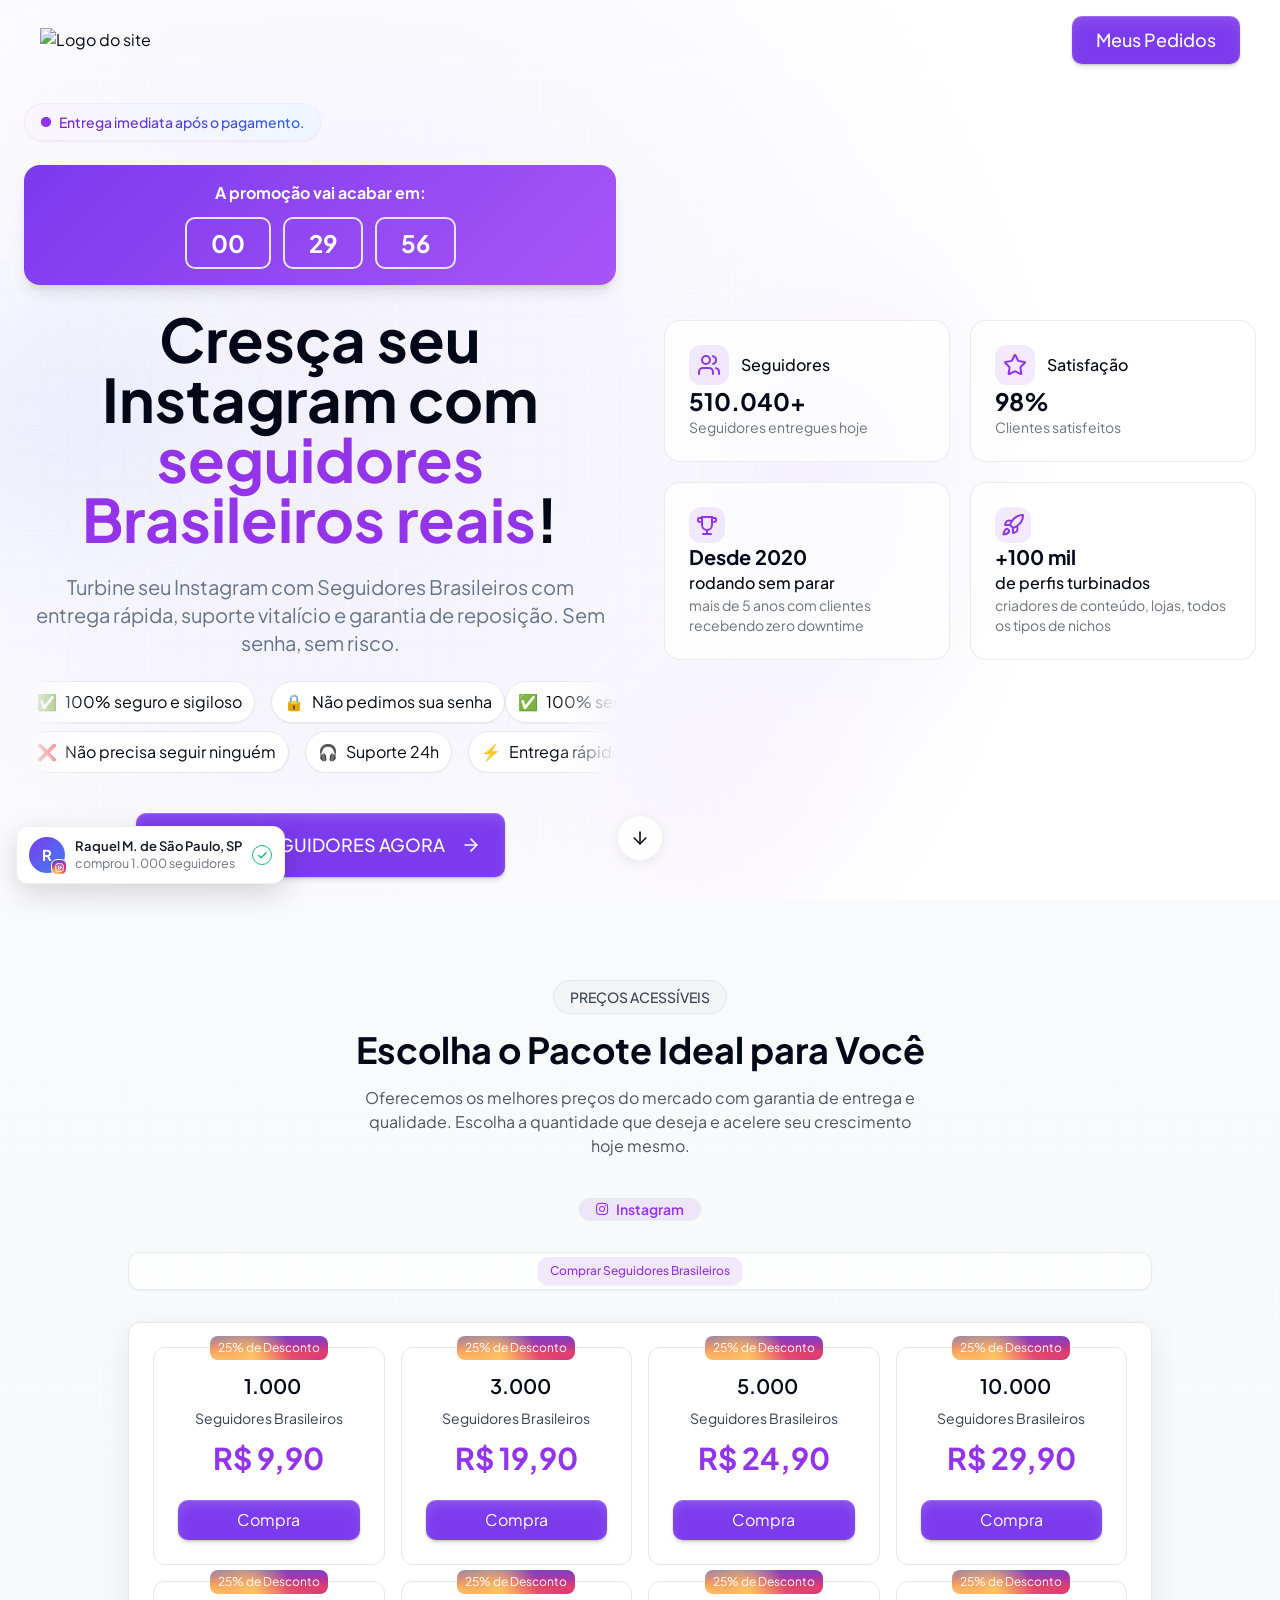
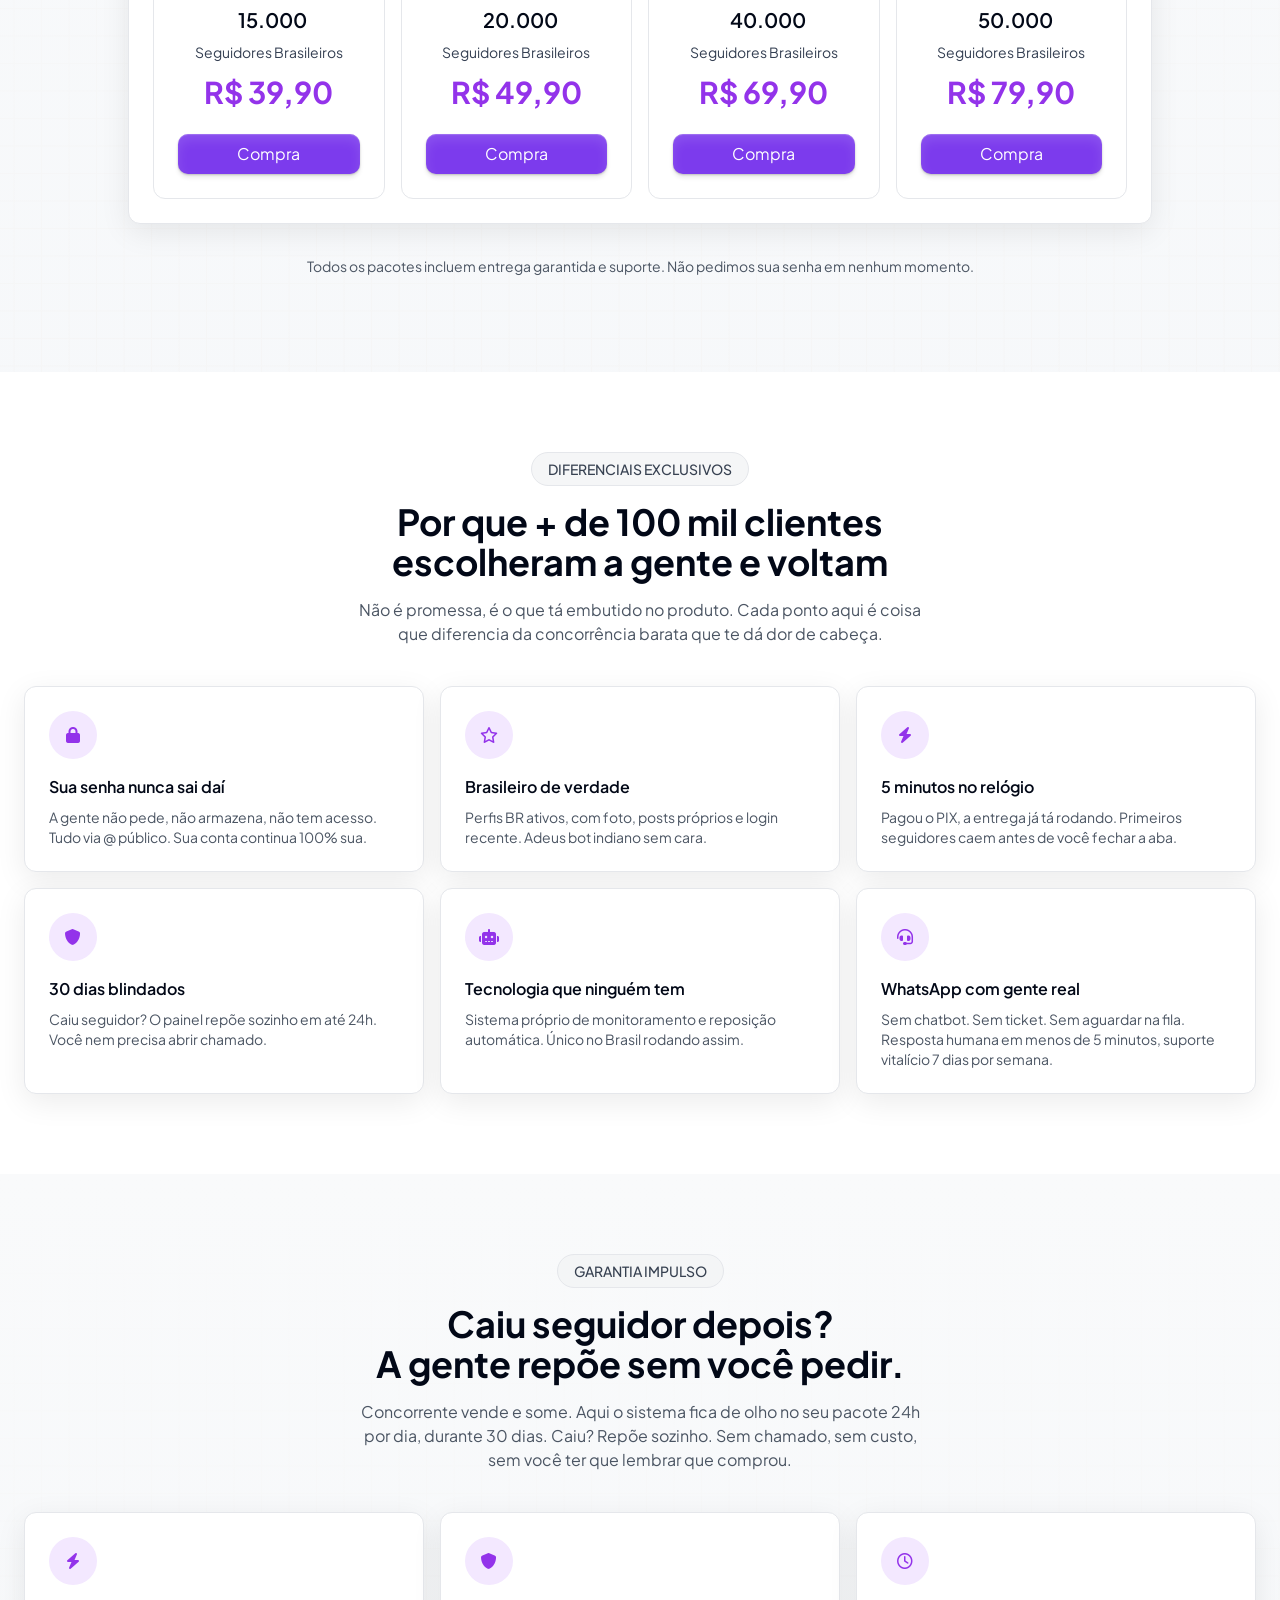
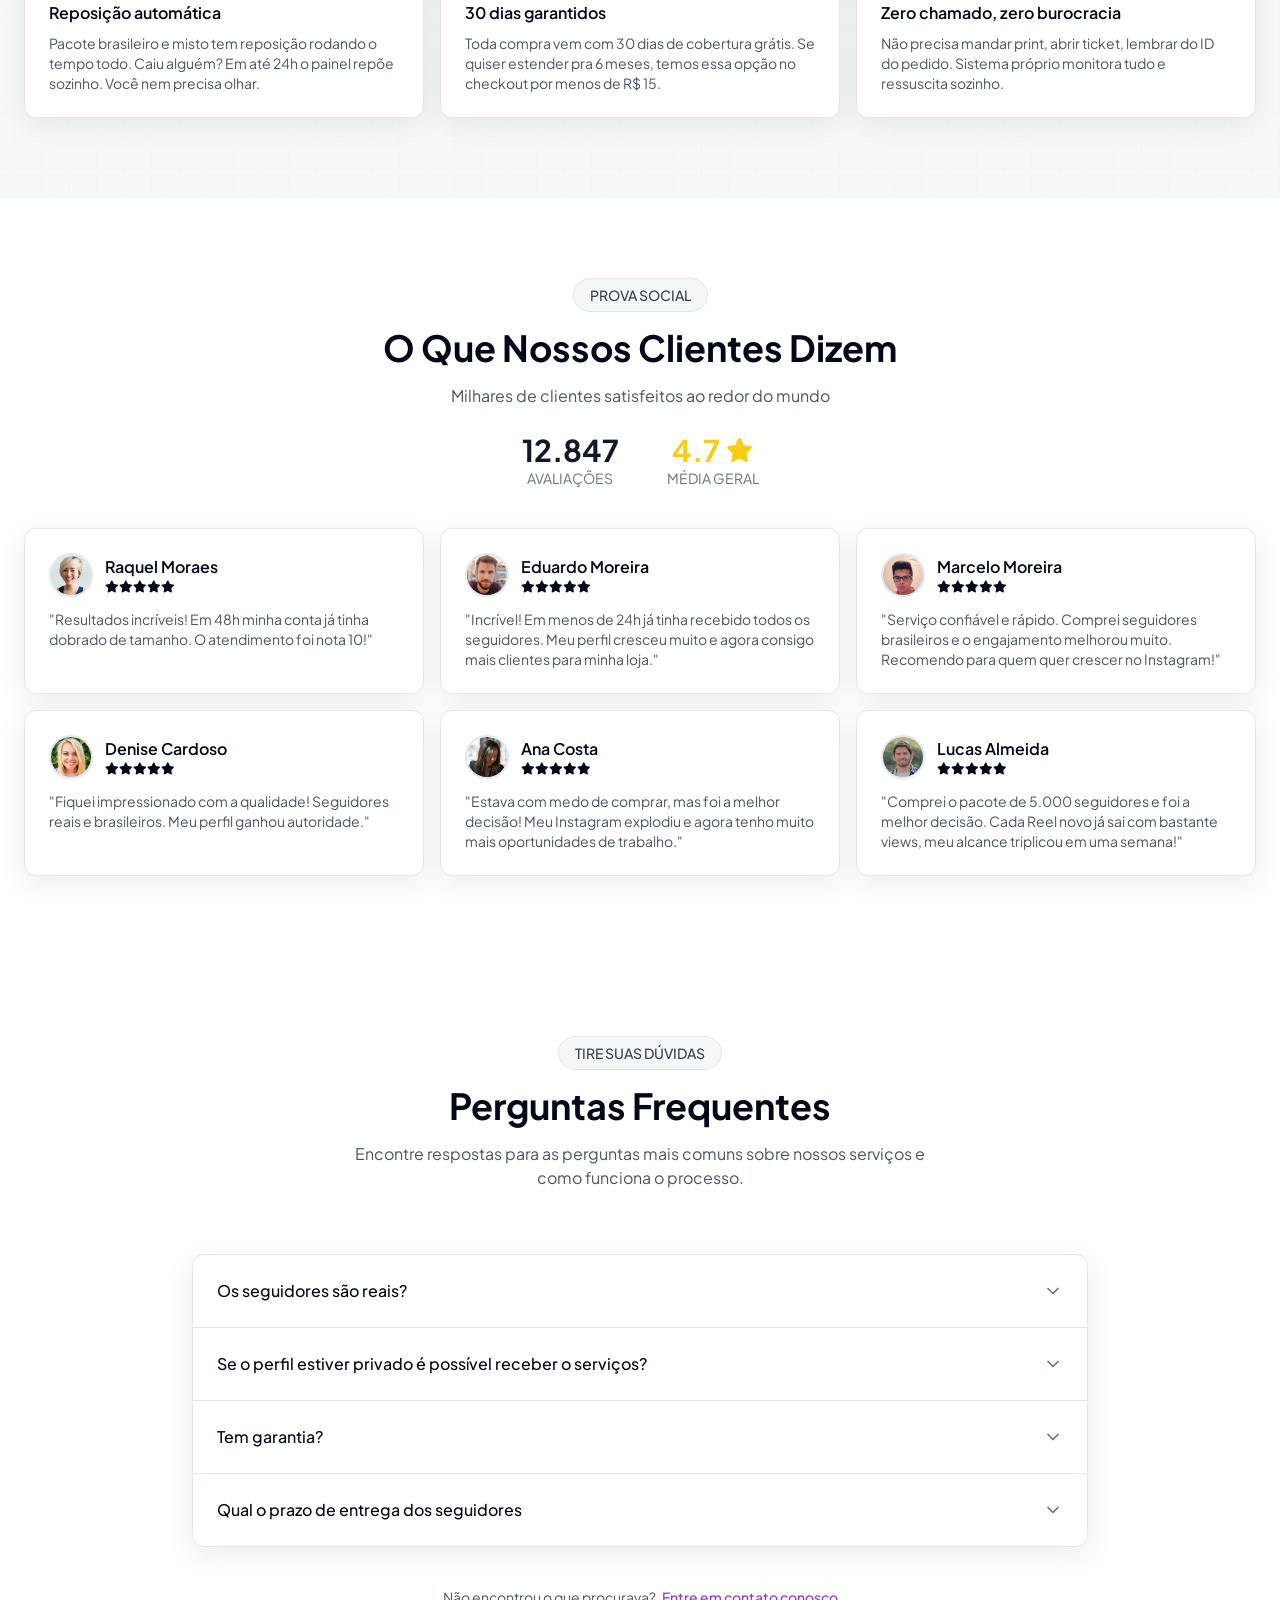
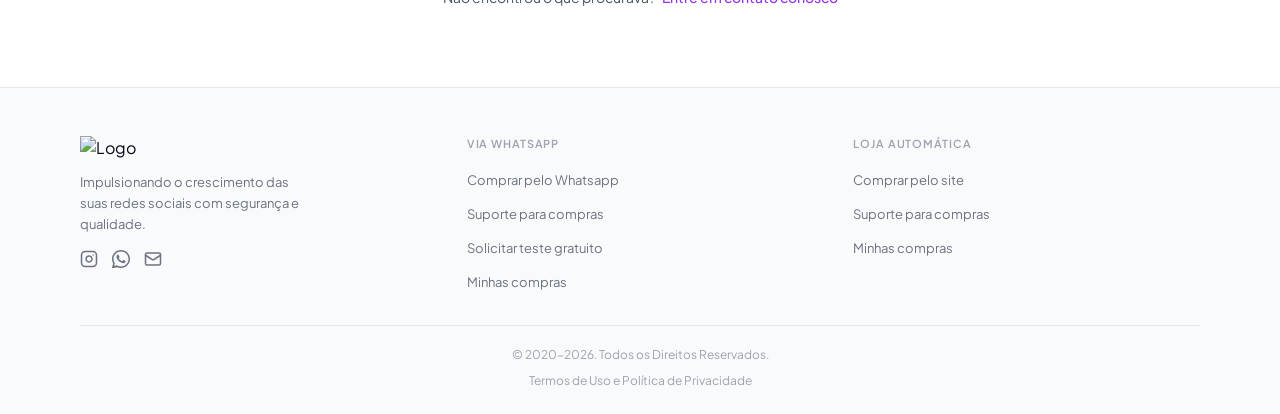
==== index.html @ 6c973272 "Add files via upload" ====
<!doctype html>
<html>
   <head>
      
<!-- Meta Pixel Code -->
<script>
!function(f,b,e,v,n,t,s)
{if(f.fbq)return;n=f.fbq=function(){n.callMethod?
n.callMethod.apply(n,arguments):n.queue.push(arguments)};
if(!f._fbq)f._fbq=n;n.push=n;n.loaded=!0;n.version='2.0';
n.queue=[];t=b.createElement(e);t.async=!0;
t.src=v;s=b.getElementsByTagName(e)[0];
s.parentNode.insertBefore(t,s)}(window, document,'script',
'https://connect.facebook.net/en_US/fbevents.js');
fbq('init', '1704024754175431');
fbq('track', 'PageView');
</script>
<noscript><img height="1" width="1" style="display:none"
src="https://www.facebook.com/tr?id=1704024754175431&ev=PageView&noscript=1"
/></noscript>
<!-- End Meta Pixel Code -->
      
      <meta charset="utf-8">
      <meta name="viewport" content="width=device-width, user-scalable=no, initial-scale=1.0, maximum-scale=1.0, minimum-scale=1.0">
      <meta http-equiv="X-UA-Compatible" content="ie=edge">
      <meta http-equiv="Content-Language" content="en">
      <meta name="description" content="">
      <meta name="keywords" content="">
      <title>Engajar.me - Seguidores e curtidas no Instagram </title>
      <meta name="apple-mobile-web-app-status-bar-style" content="black-translucent">
      <meta name="apple-mobile-web-app-capable" content="yes">
      <meta name="mobile-web-app-capable" content="yes">
      <meta name="HandheldFriendly" content="True">
      <meta name="MobileOptimized" content="320">
      <link rel="stylesheet" type="text/css" href="assets/css/bf63d92f-1174-436a-b0ea-6e8c9d1665d144.css">
      <!--==Fav-icon===============================-->
      <link rel="shortcut icon" type="image/x-icon" href="https://engajar.me/assets/uploads/usereb4ac3033e8ab3591e0fcefa8c26ce3fd36d5a0f/5bdfa3e755ca71e9503cb8eaf1021f0e.png">
      <!--==JAVASCRIPT=============================-->
      <script src="https://cdnjs.cloudflare.com/ajax/libs/jquery/3.7.1/jquery.js" crossorigin="anonymous" referrerpolicy="no-referrer"></script>
      <script type="text/javascript" src="assets/js/803a0bab-5107-48d8-ba38-8e103e466f13.js@v=20260624"></script>
      <!--==Using-Font-Awesome=====================-->
      <link rel="stylesheet" href="https://cdnjs.cloudflare.com/ajax/libs/font-awesome/6.6.0/css/all.min.css" crossorigin="anonymous" referrerpolicy="no-referrer" />
      <!--==Import-Font-Family======================-->
      <link rel="preconnect" href="https://fonts.googleapis.com">
      <link rel="preconnect" href="https://fonts.gstatic.com" crossorigin="">
      <link href="https://fonts.googleapis.com/css2?family=Inter:wght@400;500;600;700&family=Plus+Jakarta+Sans:wght@400;500;600;700&display=swap" rel="stylesheet">
      <script>
        function scrollToSection(id){var ids=[id,id==='pricing'?'servicos':'pricing'];for(var i=0;i<ids.length;i++){var el=document.getElementById(ids[i]);if(el){el.scrollIntoView({behavior:'smooth'});return;}}}
      </script>
   </head>
   <div class="toast-viewport" id="toastViewport"></div>
   <body>
   <header class="fixed top-0 left-0 right-0 z-50 transition-all duration-300 py-3 sm:py-4 px-4 sm:px-6 md:px-10 bg-white/50 backdrop-blur-md">
      <div class="max-w-7xl mx-auto flex items-center justify-between">

         <a class="flex items-center gap-1.5 sm:gap-2" href="index.html">
            <img width="150" class="site-logo-white" src="https://engajar.me/assets/uploads/usereb4ac3033e8ab3591e0fcefa8c26ce3fd36d5a0f/40b07827f124200d60c4a824a78526c2.png" alt="Logo do site">
         </a>

         <div class="hidden md:block">
            <a href="orders.html" class="inline-flex items-center justify-center gap-2 whitespace-nowrap rounded-md font-medium ring-offset-background transition-colors focus-visible:outline-none focus-visible:ring-2 focus-visible:ring-ring focus-visible:ring-offset-2 disabled:pointer-events-none disabled:opacity-50 [&_svg]:pointer-events-none [&_svg]:size-4 [&_svg]:shrink-0 bg-primary text-primary-foreground hover:bg-primary/90 h-10 bg-gradient-to-r from-brand-purple to-brand-blue text-base md:text-lg px-4 py-3 md:px-6 md:py-6 button-hover group relative overflow-hidden w-full sm:w-auto shadow-[0_4px_4px_#08080814,0_1px_2px_#08080833,inset_0_6px_12px_#ffffff1f,inset_0_1px_1px_#fff3]">
               Meus Pedidos
            </a>
         </div>

         <!-- Botão Menu Mobile -->
         <button class="md:hidden text-gray-900 p-1" id="mobile-menu-button">
            <svg xmlns="http://www.w3.org/2000/svg" width="24" height="24" viewBox="0 0 24 24" fill="none" stroke="currentColor" stroke-width="2" stroke-linecap="round" stroke-linejoin="round" class="lucide lucide-menu w-6 h-6">
               <line x1="4" x2="20" y1="12" y2="12"></line>
               <line x1="4" x2="20" y1="6" y2="6"></line>
               <line x1="4" x2="20" y1="18" y2="18"></line>
            </svg>
         </button>
      </div>

      <!-- Menu Mobile -->
      <div class="md:hidden absolute top-full left-0 right-0 bg-white/95 backdrop-blur-md shadow-md p-4 flex flex-col gap-3 border-t border-gray-200" id="mobile-menu" style="display: none;">
         <div class="flex flex-col">
            <a href="orders.html" class="inline-flex items-center justify-center gap-2 whitespace-nowrap rounded-md font-medium ring-offset-background transition-colors focus-visible:outline-none focus-visible:ring-2 focus-visible:ring-ring focus-visible:ring-offset-2 disabled:pointer-events-none disabled:opacity-50 [&_svg]:pointer-events-none [&_svg]:size-4 [&_svg]:shrink-0 bg-primary text-primary-foreground hover:bg-primary/90 h-10 bg-gradient-to-r from-brand-purple to-brand-blue text-base md:text-lg px-4 py-3 md:px-6 md:py-6 button-hover group relative overflow-hidden w-full sm:w-auto shadow-[0_4px_4px_#08080814,0_1px_2px_#08080833,inset_0_6px_12px_#ffffff1f,inset_0_1px_1px_#fff3]">
               Meus Pedidos
            </a>
         </div>
      </div>
   </header><main>
   
    <!-- Hero Section -->
  <section class="relative min-h-[calc(100vh-4rem)] md:min-h-screen pt-20 px-4 md:px-6 flex items-center bg-hero-pattern overflow-hidden">
   <script>
      $(document).ready(function () {
         const targets = {
            followers: 510040,
            satisfaction: 98
         };

         const duration = 2000;

         function animateCounter(element, target, isPercentage = false) {
            const $element = $(element);
            const startTime = performance.now();

            function updateCounter(currentTime) {
               const elapsedTime = currentTime - startTime;
               const progress = Math.min(elapsedTime / duration, 1);
               const easedProgress = 1 - Math.pow(1 - progress, 3);
               const currentValue = Math.floor(easedProgress * target);

               let displayValue;
               if (isPercentage) {
                  displayValue = currentValue + '%';
               } else {
                  displayValue = currentValue.toLocaleString('pt-BR');
                  if (currentValue === target) {
                     displayValue += '+';
                  }
               }

               $element.text(displayValue);

               if (progress < 1) {
                  requestAnimationFrame(updateCounter);
               }
            }

            requestAnimationFrame(updateCounter);
         }

         setTimeout(() => {
            animateCounter($('#counterFollowers'), targets.followers);
            animateCounter($('#counterSatisfaction'), targets.satisfaction, true);
         }, 500);
      });
   </script>

   <div class="absolute inset-0 -z-10 overflow-hidden">
      <div class="absolute -top-40 -right-40 w-72 md:w-96 h-72 md:h-96 bg-purple-600/10 rounded-full blur-3xl animate-float" style="animation-delay: 0s"></div>
      <div class="absolute top-1/3 -left-20 w-40 md:w-60 h-40 md:h-60 bg-blue-500/10 rounded-full blur-3xl animate-float" style="animation-delay: 1.5s"></div>
      <div class="absolute -bottom-20 right-1/4 w-60 md:w-80 h-60 md:h-80 bg-purple-600/10 rounded-full blur-3xl animate-float" style="animation-delay: 0.7s"></div>
   </div>

   <div class="pt-15 max-w-7xl mx-auto w-full grid grid-cols-1 lg:grid-cols-2 gap-8 lg:gap-12 items-center">
      <div class="space-y-4 md:space-y-6">

         <div class="inline-flex items-center gap-2 px-4 py-2 rounded-full bg-gradient-to-r from-purple-50 to-blue-50 border border-purple-100 shadow-sm" style="opacity: 1; transform: none;">
            <span class="relative flex h-2.5 w-2.5">
               <span class="animate-ping absolute inline-flex h-full w-full rounded-full bg-purple-600 opacity-75"></span>
               <span class="relative inline-flex rounded-full h-2.5 w-2.5 bg-purple-600"></span>
            </span>
            <span class="text-sm font-medium bg-gradient-to-r from-purple-700 to-blue-600 bg-clip-text text-transparent">Entrega imediata após o pagamento.</span>
         </div>

         <div class="flex flex-col items-center gap-3 mx-auto w-fit rounded-2xl px-6 py-4 sm:px-8 sm:py-5 text-white text-center shadow-lg" style="background:linear-gradient(135deg,#7c3aed,#a855f7);">
            <div class="text-sm sm:text-base font-bold tracking-wide">A promoção vai acabar em:</div>
            <div class="flex items-center justify-center gap-3 sm:gap-4">
               <div class="bg-black border-2 border-black rounded-md px-4 py-2 sm:px-6 sm:py-3 text-xl sm:text-2xl font-bold min-w-[56px] sm:min-w-[68px]" id="cdHours">00</div>
               <div class="bg-black border-2 border-black rounded-md px-4 py-2 sm:px-6 sm:py-3 text-xl sm:text-2xl font-bold min-w-[56px] sm:min-w-[68px]" id="cdMinutes">29</div>
               <div class="bg-black border-2 border-black rounded-md px-4 py-2 sm:px-6 sm:py-3 text-xl sm:text-2xl font-bold min-w-[56px] sm:min-w-[68px]" id="cdSeconds">59</div>
            </div>
         </div>

         <script>
            (function () {
               var totalSeconds = 29 * 60 + 59;

               function pad(n) {
                  return String(n).padStart(2, '0');
               }

               function render() {
                  var h = Math.floor(totalSeconds / 3600);
                  var m = Math.floor((totalSeconds % 3600) / 60);
                  var s = totalSeconds % 60;
                  document.getElementById('cdHours').textContent = pad(h);
                  document.getElementById('cdMinutes').textContent = pad(m);
                  document.getElementById('cdSeconds').textContent = pad(s);
               }

               render();

               setInterval(function () {
                  totalSeconds -= 1;
                  if (totalSeconds < 0) {
                     totalSeconds = 29 * 60 + 59;
                  }
                  render();
               }, 1000);
            })();
         </script>

         <h1 class="text-3xl sm:text-4xl md:text-5xl lg:text-6xl font-heading font-bold leading-tight text-black text-center">
            Cresça seu Instagram com <span class="text-purple-600">seguidores Brasileiros reais</span>!
         </h1>

         <p class="text-base sm:text-lg md:text-xl text-muted-foreground max-w-xl mx-auto text-center">
            Turbine seu Instagram com Seguidores Brasileiros com entrega rápida, suporte vitalício e garantia de reposição. Sem senha, sem risco.
         </p>

         <div class="w-full max-w-full overflow-hidden space-y-2" style="mask-image: linear-gradient(to right, transparent, black 10%, black 90%, transparent); -webkit-mask-image: linear-gradient(to right, transparent, black 10%, black 90%, transparent);">
            <div class="flex w-max" style="animation: marqueeLeft 18s linear infinite;">
               <div class="flex items-center gap-2 md:gap-4 pr-2 md:pr-4">
                  <div class="flex items-center gap-2 px-3 py-2 bg-white backdrop-blur-sm rounded-full border border-border shadow-sm whitespace-nowrap">
                     <span>✅</span>
                     <span>100% seguro e sigiloso</span>
                  </div>
                  <div class="flex items-center gap-2 px-3 py-2 bg-white backdrop-blur-sm rounded-full border border-border shadow-sm whitespace-nowrap">
                     <span>🔒</span>
                     <span>Não pedimos sua senha</span>
                  </div>
               </div>
               <div class="flex items-center gap-2 md:gap-4 pr-2 md:pr-4" aria-hidden="true">
                  <div class="flex items-center gap-2 px-3 py-2 bg-white backdrop-blur-sm rounded-full border border-border shadow-sm whitespace-nowrap">
                     <span>✅</span>
                     <span>100% seguro e sigiloso</span>
                  </div>
                  <div class="flex items-center gap-2 px-3 py-2 bg-white backdrop-blur-sm rounded-full border border-border shadow-sm whitespace-nowrap">
                     <span>🔒</span>
                     <span>Não pedimos sua senha</span>
                  </div>
               </div>
            </div>
            <div class="flex w-max" style="animation: marqueeRight 18s linear infinite;">
               <div class="flex items-center gap-2 md:gap-4 pr-2 md:pr-4">
                  <div class="flex items-center gap-2 px-3 py-2 bg-white backdrop-blur-sm rounded-full border border-border shadow-sm whitespace-nowrap">
                     <span>❌</span>
                     <span>Não precisa seguir ninguém</span>
                  </div>
                  <div class="flex items-center gap-2 px-3 py-2 bg-white backdrop-blur-sm rounded-full border border-border shadow-sm whitespace-nowrap">
                     <span>🎧</span>
                     <span>Suporte 24h</span>
                  </div>
                  <div class="flex items-center gap-2 px-3 py-2 bg-white backdrop-blur-sm rounded-full border border-border shadow-sm whitespace-nowrap">
                     <span>⚡️</span>
                     <span>Entrega rápida</span>
                  </div>
               </div>
               <div class="flex items-center gap-2 md:gap-4 pr-2 md:pr-4" aria-hidden="true">
                  <div class="flex items-center gap-2 px-3 py-2 bg-white backdrop-blur-sm rounded-full border border-border shadow-sm whitespace-nowrap">
                     <span>❌</span>
                     <span>Não precisa seguir ninguém</span>
                  </div>
                  <div class="flex items-center gap-2 px-3 py-2 bg-white backdrop-blur-sm rounded-full border border-border shadow-sm whitespace-nowrap">
                     <span>🎧</span>
                     <span>Suporte 24h</span>
                  </div>
                  <div class="flex items-center gap-2 px-3 py-2 bg-white backdrop-blur-sm rounded-full border border-border shadow-sm whitespace-nowrap">
                     <span>⚡️</span>
                     <span>Entrega rápida</span>
                  </div>
               </div>
            </div>
         </div>

         <style>
            @keyframes marqueeLeft {
               from { transform: translateX(0); }
               to { transform: translateX(-50%); }
            }
            @keyframes marqueeRight {
               from { transform: translateX(-50%); }
               to { transform: translateX(0); }
            }
         </style>

         <div class="flex flex-wrap justify-center gap-3 md:gap-4 pt-4">
            <button class="inline-flex items-center justify-center gap-2 whitespace-nowrap rounded-md font-medium ring-offset-background transition-colors focus-visible:outline-none focus-visible:ring-2 focus-visible:ring-ring focus-visible:ring-offset-2 disabled:pointer-events-none disabled:opacity-50 [&_svg]:pointer-events-none [&_svg]:size-4 [&_svg]:shrink-0 bg-primary text-primary-foreground hover:bg-primary/90 h-16 bg-gradient-to-r from-brand-purple to-brand-blue text-base md:text-lg px-4 py-4 md:px-6 md:py-8 button-hover group relative overflow-hidden w-full sm:w-auto shadow-[0_4px_4px_#08080814,0_1px_2px_#08080833,inset_0_6px_12px_#ffffff1f,inset_0_1px_1px_#fff3]" onclick="document.getElementById('pricing').scrollIntoView({ behavior: 'smooth' })">
               COMPRAR SEGUIDORES AGORA
               <svg xmlns="http://www.w3.org/2000/svg" width="24" height="24" viewBox="0 0 24 24" fill="none" stroke="currentColor" stroke-width="2" stroke-linecap="round" stroke-linejoin="round" class="ml-2 w-4 h-4 md:w-5 md:h-5 group-hover:translate-x-1 transition-transform">
                  <path d="M5 12h14"></path>
                  <path d="m12 5 7 7-7 7"></path>
               </svg>
            </button>
         </div>
      </div>

      <div class="relative mt-6 md:mt-0">
         <div class="absolute top-1/2 left-1/2 -translate-x-1/2 -translate-y-1/2 w-[250px] h-[250px] sm:w-[300px] sm:h-[300px] md:w-[400px] md:h-[400px] bg-gradient-to-br from-purple-600/20 to-blue-500/20 rounded-full blur-3xl -z-10"></div>
         <div class="grid grid-cols-2 gap-3 sm:gap-5 relative z-10">
            <div class="glass-panel p-4 sm:p-6 rounded-2xl flex flex-col justify-between h-[190px] sm:h-[220px]" style="animation: none !important; opacity: 1 !important; transform: none !important;">
               <div class="flex items-center gap-2 sm:gap-3">
                  <div class="bg-purple-600/10 p-1.5 sm:p-2 rounded-lg">
                     <svg xmlns="http://www.w3.org/2000/svg" width="24" height="24" viewBox="0 0 24 24" fill="none" stroke="currentColor" stroke-width="2" stroke-linecap="round" stroke-linejoin="round" class="text-purple-600 w-4 h-4 sm:w-6 sm:h-6">
                        <path d="M16 21v-2a4 4 0 0 0-4-4H6a4 4 0 0 0-4 4v2"></path>
                        <circle cx="9" cy="7" r="4"></circle>
                        <path d="M22 21v-2a4 4 0 0 0-3-3.87"></path>
                        <path d="M16 3.13a4 4 0 0 1 0 7.75"></path>
                     </svg>
                  </div>
                  <span class="font-medium text-sm sm:text-base">Seguidores</span>
               </div>
               <div class="text-xl sm:text-2xl font-bold" id="counterFollowers">510.340</div>
               <div class="text-xs sm:text-sm text-gray-500">Seguidores entregues hoje</div>
            </div>
            <div class="glass-panel p-4 sm:p-6 rounded-2xl flex flex-col justify-between h-[190px] sm:h-[220px]" style="animation: none !important; opacity: 1 !important; transform: none !important;">
               <div class="flex items-center gap-2 sm:gap-3">
                  <div class="bg-purple-600/10 p-1.5 sm:p-2 rounded-lg">
                     <svg xmlns="http://www.w3.org/2000/svg" width="24" height="24" viewBox="0 0 24 24" fill="none" stroke="currentColor" stroke-width="2" stroke-linecap="round" stroke-linejoin="round" class="w-4 h-4 sm:w-6 sm:h-6 text-purple-600">
                        <path d="M11.525 2.295a.53.53 0 0 1 .95 0l2.31 4.679a2.123 2.123 0 0 0 1.595 1.16l5.166.756a.53.53 0 0 1 .294.904l-3.736 3.638a2.123 2.123 0 0 0-.611 1.878l.882 5.14a.53.53 0 0 1-.771.56l-4.618-2.428a2.122 2.122 0 0 0-1.973 0L6.396 21.01a.53.53 0 0 1-.77-.56l.881-5.139a2.122 2.122 0 0 0-.611-1.879L2.16 9.795a.53.53 0 0 1 .294-.906l5.165-.755a2.122 2.122 0 0 0 1.597-1.16z"></path>
                     </svg>
                  </div>
                  <span class="font-medium text-sm sm:text-base">Satisfação</span>
               </div>
               <div class="text-xl sm:text-2xl font-bold" id="counterSatisfaction">88%</div>
               <div class="text-xs sm:text-sm text-gray-500">Clientes satisfeitos</div>
            </div>
            <div class="glass-panel p-4 sm:p-6 rounded-2xl flex flex-col justify-between h-[190px] sm:h-[220px]" style="animation: none !important; opacity: 1 !important; transform: none !important;">
               <div class="bg-purple-600/10 text-purple-600 w-9 h-9 sm:w-11 sm:h-11 rounded-lg flex items-center justify-center">
                  <svg xmlns="http://www.w3.org/2000/svg" width="24" height="24" viewBox="0 0 24 24" fill="none" stroke="currentColor" stroke-width="2" stroke-linecap="round" stroke-linejoin="round" class="w-4 h-4 sm:w-6 sm:h-6">
                     <path d="M8 21h8"></path>
                     <path d="M12 17v4"></path>
                     <path d="M7 4h10"></path>
                     <path d="M17 4v8a5 5 0 0 1-10 0V4"></path>
                     <path d="M5 9a2 2 0 0 1-2-2V6a1 1 0 0 1 1-1h3"></path>
                     <path d="M19 9a2 2 0 0 0 2-2V6a1 1 0 0 0-1-1h-3"></path>
                  </svg>
               </div>
               <div>
                  <div class="text-lg sm:text-xl font-bold">Desde 2020</div>
                  <div class="font-medium text-sm sm:text-base">rodando sem parar</div>
               </div>
               <div class="text-xs sm:text-sm text-gray-500">mais de 5 anos com clientes recebendo zero downtime</div>
            </div>
            <div class="glass-panel p-4 sm:p-6 rounded-2xl flex flex-col justify-between h-[190px] sm:h-[220px]" style="animation: none !important; opacity: 1 !important; transform: none !important;">
               <div class="bg-purple-600/10 text-purple-600 w-9 h-9 sm:w-11 sm:h-11 rounded-lg flex items-center justify-center">
                  <svg xmlns="http://www.w3.org/2000/svg" width="24" height="24" viewBox="0 0 24 24" fill="none" stroke="currentColor" stroke-width="2" stroke-linecap="round" stroke-linejoin="round" class="w-4 h-4 sm:w-6 sm:h-6">
                     <path d="M4.5 16.5c-1.5 1.26-2 5-2 5s3.74-.5 5-2c.71-.84.7-2.13-.09-2.91a2.18 2.18 0 0 0-2.91-.09z"></path>
                     <path d="m12 15-3-3a22 22 0 0 1 2-3.95A12.88 12.88 0 0 1 22 2c0 2.72-.78 7.5-6 11a22.35 22.35 0 0 1-4 2z"></path>
                     <path d="M9 12H4s.55-3.03 2-4c1.62-1.08 5 0 5 0"></path>
                     <path d="M12 15v5s3.03-.55 4-2c1.08-1.62 0-5 0-5"></path>
                  </svg>
               </div>
               <div>
                  <div class="text-lg sm:text-xl font-bold">+100 mil</div>
                  <div class="font-medium text-sm sm:text-base">de perfis turbinados</div>
               </div>
               <div class="text-xs sm:text-sm text-gray-500">criadores de conteúdo, lojas, todos os tipos de nichos</div>
            </div>
         </div>
      </div>
   </div>

   <div class="absolute bottom-10 left-1/2 -translate-x-1/2 animate-bounce hidden md:block">
      <button onclick="document.getElementById('pricing').scrollIntoView({ behavior: 'smooth' })" class="bg-white/80 backdrop-blur-sm p-3 rounded-full shadow-soft hover:shadow-md transition-all">
         <svg xmlns="http://www.w3.org/2000/svg" width="24" height="24" viewBox="0 0 24 24" fill="none" stroke="currentColor" stroke-width="2" stroke-linecap="round" stroke-linejoin="round" class="w-5 h-5 text-gray-900">
            <path d="M12 5v14"></path>
            <path d="m19 12-7 7-7-7"></path>
         </svg>
      </button>
   </div>
</section>    
    
    


    <!-- Pricing Packages Section -->
        <section id="pricing" class="py-12 md:py-20 px-4 md:px-6 bg-gradient-to-b from-gray-50 to-gray-100/30">
        <div class="max-w-5xl mx-auto">
            <div class="text-center mb-10 md:mb-12 space-y-3 md:space-y-4">
                <div class="inline-flex items-center gap-2 px-4 py-1.5 rounded-full bg-gray-100/80 border border-gray-200 text-gray-700 text-sm font-medium">
                    PREÇOS ACESSÍVEIS
                </div>
                <h2 class="text-2xl sm:text-3xl md:text-4xl font-bold">
                    Escolha o Pacote Ideal para Você
                </h2>
                <p class="text-sm md:text-base text-gray-600 max-w-xl mx-auto">
                    Oferecemos os melhores preços do mercado com garantia de entrega e qualidade. 
                    Escolha a quantidade que deseja e acelere seu crescimento hoje mesmo.
                </p>
            </div>

            <!-- Social Network Tabs -->
            <div class="flex flex-wrap gap-2 justify-center mb-8">
                                                        <button class="home-sn-tab flex items-center gap-2 px-4 py-2.5 rounded-lg text-sm font-semibold transition-all border bg-purple-600/10 text-purple-600 border-purple-300 shadow-sm" data-sn-tab="sn-1">
                        <i class="text-[18px] fa-brands  fa-instagram"></i>
                        <span>Instagram</span>
                    </button>
                                                </div>

            <!-- Content per Social Network -->
                                            <div class="home-sn-content " data-sn-content="sn-1">
                    
                    <!-- Category Sub-tabs -->
                                        <div class="flex flex-wrap gap-1 justify-center mb-8 bg-white/70 shadow-sm border border-gray-200/80 p-1 rounded-lg w-fit mx-auto">
                                                    <button class="home-cat-tab px-3 py-1.5 text-xs font-medium rounded-md flex items-center gap-1.5 transition-all whitespace-nowrap bg-purple-600/10 text-purple-600 shadow-sm" 
                                    data-cat-tab="cat-1-32" 
                                    data-sn-group="sn-1">
                                                                <span>Comprar Seguidores Brasileiros</span>
                            </button>
                                            </div>

                    <!-- Services Grid per Category -->
                                                                                            <div class="home-cat-content bg-white rounded-xl shadow-card p-4 md:p-6 border border-gray-200 " 
                             data-cat-content="cat-1-32"
                             data-sn-group="sn-1">
                            <div class="grid grid-cols-2 sm:grid-cols-3 md:grid-cols-4 gap-4">
                                                                <div class="bg-white rounded-lg border border-gray-200 p-4 hover:border-purple-600/50 transition-colors hover:shadow-md md:p-6 lg:hover:scale-[1.02] lg:transition-all relative">
                                    <div class="bg-[radial-gradient(circle_farthest-corner_at_35%_90%,#fec564,transparent_50%),radial-gradient(circle_farthest-corner_at_0_140%,#fec564,transparent_50%),radial-gradient(ellipse_farthest-corner_at_0_-25%,#5258cf,transparent_50%),radial-gradient(ellipse_farthest-corner_at_20%_-50%,#5258cf,transparent_50%),radial-gradient(ellipse_farthest-corner_at_100%_0,#893dc2,transparent_50%),radial-gradient(ellipse_farthest-corner_at_60%_-20%,#893dc2,transparent_50%),radial-gradient(ellipse_farthest-corner_at_100%_100%,#d9317a,transparent),linear-gradient(#6559ca,#bc318f_30%,#e33f5f_50%,#f77638_70%,#fec66d_100%)] absolute -top-3 left-1/2 -translate-x-1/2 text-white text-xs px-2 py-1 rounded-sm w-max">
                                        25% de Desconto                                    </div>
                                                                        <div class="flex justify-center mb-2 md:mb-3">
                                        <div class="flex items-center gap-2 text-base md:text-lg">
                                            <div class="text-purple-600"></div>
                                            <span class="font-medium text-xl md:font-semibold">1.000</span>
                                        </div>
                                    </div>
                                    <div class="text-xs md:text-sm text-[#343f52] text-center font-normal mb-2 lg:mb-3">
                                        Seguidores Brasileiros                                    </div>
                                    <div class="flex justify-center mb-4 md:mb-6">
                                        <div class="text-xl md:text-3xl font-bold">
                                            <span class="text-purple-600">R$ 9,90</span>
                                        </div>
                                    </div>
                                    <form action="finalizar-pedido.html" method="GET">
                                        <input type="hidden" name="token" value="eef284ac38b19e0350ad57e4c5021606">
                                        <input type="hidden" name="item_id" value="689">
                                        <button type="submit" class="bg-primary text-white text-sm lg:text-base px-4 py-2 w-full rounded-md hover:opacity-90 transition-opacity shadow-[0_4px_4px_#08080814,0_1px_2px_#08080833,inset_0_6px_12px_#ffffff1f,inset_0_1px_1px_#fff3]">
                                            Compra
                                        </button>
                                    </form>
                                </div>
                                                                <div class="bg-white rounded-lg border border-gray-200 p-4 hover:border-purple-600/50 transition-colors hover:shadow-md md:p-6 lg:hover:scale-[1.02] lg:transition-all relative">
                                    <div class="bg-[radial-gradient(circle_farthest-corner_at_35%_90%,#fec564,transparent_50%),radial-gradient(circle_farthest-corner_at_0_140%,#fec564,transparent_50%),radial-gradient(ellipse_farthest-corner_at_0_-25%,#5258cf,transparent_50%),radial-gradient(ellipse_farthest-corner_at_20%_-50%,#5258cf,transparent_50%),radial-gradient(ellipse_farthest-corner_at_100%_0,#893dc2,transparent_50%),radial-gradient(ellipse_farthest-corner_at_60%_-20%,#893dc2,transparent_50%),radial-gradient(ellipse_farthest-corner_at_100%_100%,#d9317a,transparent),linear-gradient(#6559ca,#bc318f_30%,#e33f5f_50%,#f77638_70%,#fec66d_100%)] absolute -top-3 left-1/2 -translate-x-1/2 text-white text-xs px-2 py-1 rounded-sm w-max">
                                        25% de Desconto                                    </div>
                                                                        <div class="flex justify-center mb-2 md:mb-3">
                                        <div class="flex items-center gap-2 text-base md:text-lg">
                                            <div class="text-purple-600"></div>
                                            <span class="font-medium text-xl md:font-semibold">3.000</span>
                                        </div>
                                    </div>
                                    <div class="text-xs md:text-sm text-[#343f52] text-center font-normal mb-2 lg:mb-3">
                                        Seguidores Brasileiros                                    </div>
                                    <div class="flex justify-center mb-4 md:mb-6">
                                        <div class="text-xl md:text-3xl font-bold">
                                            <span class="text-purple-600">R$ 19,90</span>
                                        </div>
                                    </div>
                                    <form action="finalizar-pedido.html" method="GET">
                                        <input type="hidden" name="token" value="eef284ac38b19e0350ad57e4c5021606">
                                        <input type="hidden" name="item_id" value="690">
                                        <button type="submit" class="bg-primary text-white text-sm lg:text-base px-4 py-2 w-full rounded-md hover:opacity-90 transition-opacity shadow-[0_4px_4px_#08080814,0_1px_2px_#08080833,inset_0_6px_12px_#ffffff1f,inset_0_1px_1px_#fff3]">
                                            Compra
                                        </button>
                                    </form>
                                </div>
                                                                <div class="bg-white rounded-lg border border-gray-200 p-4 hover:border-purple-600/50 transition-colors hover:shadow-md md:p-6 lg:hover:scale-[1.02] lg:transition-all relative">
                                    <div class="bg-[radial-gradient(circle_farthest-corner_at_35%_90%,#fec564,transparent_50%),radial-gradient(circle_farthest-corner_at_0_140%,#fec564,transparent_50%),radial-gradient(ellipse_farthest-corner_at_0_-25%,#5258cf,transparent_50%),radial-gradient(ellipse_farthest-corner_at_20%_-50%,#5258cf,transparent_50%),radial-gradient(ellipse_farthest-corner_at_100%_0,#893dc2,transparent_50%),radial-gradient(ellipse_farthest-corner_at_60%_-20%,#893dc2,transparent_50%),radial-gradient(ellipse_farthest-corner_at_100%_100%,#d9317a,transparent),linear-gradient(#6559ca,#bc318f_30%,#e33f5f_50%,#f77638_70%,#fec66d_100%)] absolute -top-3 left-1/2 -translate-x-1/2 text-white text-xs px-2 py-1 rounded-sm w-max">
                                        25% de Desconto                                    </div>
                                                                        <div class="flex justify-center mb-2 md:mb-3">
                                        <div class="flex items-center gap-2 text-base md:text-lg">
                                            <div class="text-purple-600"></div>
                                            <span class="font-medium text-xl md:font-semibold">5.000</span>
                                        </div>
                                    </div>
                                    <div class="text-xs md:text-sm text-[#343f52] text-center font-normal mb-2 lg:mb-3">
                                        Seguidores Brasileiros                                    </div>
                                    <div class="flex justify-center mb-4 md:mb-6">
                                        <div class="text-xl md:text-3xl font-bold">
                                            <span class="text-purple-600">R$ 24,90</span>
                                        </div>
                                    </div>
                                    <form action="finalizar-pedido.html" method="GET">
                                        <input type="hidden" name="token" value="eef284ac38b19e0350ad57e4c5021606">
                                        <input type="hidden" name="item_id" value="691">
                                        <button type="submit" class="bg-primary text-white text-sm lg:text-base px-4 py-2 w-full rounded-md hover:opacity-90 transition-opacity shadow-[0_4px_4px_#08080814,0_1px_2px_#08080833,inset_0_6px_12px_#ffffff1f,inset_0_1px_1px_#fff3]">
                                            Compra
                                        </button>
                                    </form>
                                </div>
                                                                <div class="bg-white rounded-lg border border-gray-200 p-4 hover:border-purple-600/50 transition-colors hover:shadow-md md:p-6 lg:hover:scale-[1.02] lg:transition-all relative">
                                    <div class="bg-[radial-gradient(circle_farthest-corner_at_35%_90%,#fec564,transparent_50%),radial-gradient(circle_farthest-corner_at_0_140%,#fec564,transparent_50%),radial-gradient(ellipse_farthest-corner_at_0_-25%,#5258cf,transparent_50%),radial-gradient(ellipse_farthest-corner_at_20%_-50%,#5258cf,transparent_50%),radial-gradient(ellipse_farthest-corner_at_100%_0,#893dc2,transparent_50%),radial-gradient(ellipse_farthest-corner_at_60%_-20%,#893dc2,transparent_50%),radial-gradient(ellipse_farthest-corner_at_100%_100%,#d9317a,transparent),linear-gradient(#6559ca,#bc318f_30%,#e33f5f_50%,#f77638_70%,#fec66d_100%)] absolute -top-3 left-1/2 -translate-x-1/2 text-white text-xs px-2 py-1 rounded-sm w-max">
                                        25% de Desconto                                    </div>
                                                                        <div class="flex justify-center mb-2 md:mb-3">
                                        <div class="flex items-center gap-2 text-base md:text-lg">
                                            <div class="text-purple-600"></div>
                                            <span class="font-medium text-xl md:font-semibold">10.000</span>
                                        </div>
                                    </div>
                                    <div class="text-xs md:text-sm text-[#343f52] text-center font-normal mb-2 lg:mb-3">
                                        Seguidores Brasileiros                                    </div>
                                    <div class="flex justify-center mb-4 md:mb-6">
                                        <div class="text-xl md:text-3xl font-bold">
                                            <span class="text-purple-600">R$ 29,90</span>
                                        </div>
                                    </div>
                                    <form action="finalizar-pedido.html" method="GET">
                                        <input type="hidden" name="token" value="eef284ac38b19e0350ad57e4c5021606">
                                        <input type="hidden" name="item_id" value="692">
                                        <button type="submit" class="bg-primary text-white text-sm lg:text-base px-4 py-2 w-full rounded-md hover:opacity-90 transition-opacity shadow-[0_4px_4px_#08080814,0_1px_2px_#08080833,inset_0_6px_12px_#ffffff1f,inset_0_1px_1px_#fff3]">
                                            Compra
                                        </button>
                                    </form>
                                </div>
                                                                <div class="bg-white rounded-lg border border-gray-200 p-4 hover:border-purple-600/50 transition-colors hover:shadow-md md:p-6 lg:hover:scale-[1.02] lg:transition-all relative">
                                    <div class="bg-[radial-gradient(circle_farthest-corner_at_35%_90%,#fec564,transparent_50%),radial-gradient(circle_farthest-corner_at_0_140%,#fec564,transparent_50%),radial-gradient(ellipse_farthest-corner_at_0_-25%,#5258cf,transparent_50%),radial-gradient(ellipse_farthest-corner_at_20%_-50%,#5258cf,transparent_50%),radial-gradient(ellipse_farthest-corner_at_100%_0,#893dc2,transparent_50%),radial-gradient(ellipse_farthest-corner_at_60%_-20%,#893dc2,transparent_50%),radial-gradient(ellipse_farthest-corner_at_100%_100%,#d9317a,transparent),linear-gradient(#6559ca,#bc318f_30%,#e33f5f_50%,#f77638_70%,#fec66d_100%)] absolute -top-3 left-1/2 -translate-x-1/2 text-white text-xs px-2 py-1 rounded-sm w-max">
                                        25% de Desconto                                    </div>
                                                                        <div class="flex justify-center mb-2 md:mb-3">
                                        <div class="flex items-center gap-2 text-base md:text-lg">
                                            <div class="text-purple-600"></div>
                                            <span class="font-medium text-xl md:font-semibold">15.000</span>
                                        </div>
                                    </div>
                                    <div class="text-xs md:text-sm text-[#343f52] text-center font-normal mb-2 lg:mb-3">
                                        Seguidores Brasileiros                                    </div>
                                    <div class="flex justify-center mb-4 md:mb-6">
                                        <div class="text-xl md:text-3xl font-bold">
                                            <span class="text-purple-600">R$ 39,90</span>
                                        </div>
                                    </div>
                                    <form action="finalizar-pedido.html" method="GET">
                                        <input type="hidden" name="token" value="eef284ac38b19e0350ad57e4c5021606">
                                        <input type="hidden" name="item_id" value="694">
                                        <button type="submit" class="bg-primary text-white text-sm lg:text-base px-4 py-2 w-full rounded-md hover:opacity-90 transition-opacity shadow-[0_4px_4px_#08080814,0_1px_2px_#08080833,inset_0_6px_12px_#ffffff1f,inset_0_1px_1px_#fff3]">
                                            Compra
                                        </button>
                                    </form>
                                </div>
                                                                <div class="bg-white rounded-lg border border-gray-200 p-4 hover:border-purple-600/50 transition-colors hover:shadow-md md:p-6 lg:hover:scale-[1.02] lg:transition-all relative">
                                    <div class="bg-[radial-gradient(circle_farthest-corner_at_35%_90%,#fec564,transparent_50%),radial-gradient(circle_farthest-corner_at_0_140%,#fec564,transparent_50%),radial-gradient(ellipse_farthest-corner_at_0_-25%,#5258cf,transparent_50%),radial-gradient(ellipse_farthest-corner_at_20%_-50%,#5258cf,transparent_50%),radial-gradient(ellipse_farthest-corner_at_100%_0,#893dc2,transparent_50%),radial-gradient(ellipse_farthest-corner_at_60%_-20%,#893dc2,transparent_50%),radial-gradient(ellipse_farthest-corner_at_100%_100%,#d9317a,transparent),linear-gradient(#6559ca,#bc318f_30%,#e33f5f_50%,#f77638_70%,#fec66d_100%)] absolute -top-3 left-1/2 -translate-x-1/2 text-white text-xs px-2 py-1 rounded-sm w-max">
                                        25% de Desconto                                    </div>
                                                                        <div class="flex justify-center mb-2 md:mb-3">
                                        <div class="flex items-center gap-2 text-base md:text-lg">
                                            <div class="text-purple-600"></div>
                                            <span class="font-medium text-xl md:font-semibold">20.000</span>
                                        </div>
                                    </div>
                                    <div class="text-xs md:text-sm text-[#343f52] text-center font-normal mb-2 lg:mb-3">
                                        Seguidores Brasileiros                                    </div>
                                    <div class="flex justify-center mb-4 md:mb-6">
                                        <div class="text-xl md:text-3xl font-bold">
                                            <span class="text-purple-600">R$ 49,90</span>
                                        </div>
                                    </div>
                                    <form action="finalizar-pedido.html" method="GET">
                                        <input type="hidden" name="token" value="eef284ac38b19e0350ad57e4c5021606">
                                        <input type="hidden" name="item_id" value="695">
                                        <button type="submit" class="bg-primary text-white text-sm lg:text-base px-4 py-2 w-full rounded-md hover:opacity-90 transition-opacity shadow-[0_4px_4px_#08080814,0_1px_2px_#08080833,inset_0_6px_12px_#ffffff1f,inset_0_1px_1px_#fff3]">
                                            Compra
                                        </button>
                                    </form>
                                </div>
                                                                <div class="bg-white rounded-lg border border-gray-200 p-4 hover:border-purple-600/50 transition-colors hover:shadow-md md:p-6 lg:hover:scale-[1.02] lg:transition-all relative">
                                    <div class="bg-[radial-gradient(circle_farthest-corner_at_35%_90%,#fec564,transparent_50%),radial-gradient(circle_farthest-corner_at_0_140%,#fec564,transparent_50%),radial-gradient(ellipse_farthest-corner_at_0_-25%,#5258cf,transparent_50%),radial-gradient(ellipse_farthest-corner_at_20%_-50%,#5258cf,transparent_50%),radial-gradient(ellipse_farthest-corner_at_100%_0,#893dc2,transparent_50%),radial-gradient(ellipse_farthest-corner_at_60%_-20%,#893dc2,transparent_50%),radial-gradient(ellipse_farthest-corner_at_100%_100%,#d9317a,transparent),linear-gradient(#6559ca,#bc318f_30%,#e33f5f_50%,#f77638_70%,#fec66d_100%)] absolute -top-3 left-1/2 -translate-x-1/2 text-white text-xs px-2 py-1 rounded-sm w-max">
                                        25% de Desconto                                    </div>
                                                                        <div class="flex justify-center mb-2 md:mb-3">
                                        <div class="flex items-center gap-2 text-base md:text-lg">
                                            <div class="text-purple-600"></div>
                                            <span class="font-medium text-xl md:font-semibold">40.000</span>
                                        </div>
                                    </div>
                                    <div class="text-xs md:text-sm text-[#343f52] text-center font-normal mb-2 lg:mb-3">
                                        Seguidores Brasileiros                                    </div>
                                    <div class="flex justify-center mb-4 md:mb-6">
                                        <div class="text-xl md:text-3xl font-bold">
                                            <span class="text-purple-600">R$ 69,90</span>
                                        </div>
                                    </div>
                                    <form action="finalizar-pedido.html" method="GET">
                                        <input type="hidden" name="token" value="eef284ac38b19e0350ad57e4c5021606">
                                        <input type="hidden" name="item_id" value="696">
                                        <button type="submit" class="bg-primary text-white text-sm lg:text-base px-4 py-2 w-full rounded-md hover:opacity-90 transition-opacity shadow-[0_4px_4px_#08080814,0_1px_2px_#08080833,inset_0_6px_12px_#ffffff1f,inset_0_1px_1px_#fff3]">
                                            Compra
                                        </button>
                                    </form>
                                </div>
                                                                <div class="bg-white rounded-lg border border-gray-200 p-4 hover:border-purple-600/50 transition-colors hover:shadow-md md:p-6 lg:hover:scale-[1.02] lg:transition-all relative">
                                    <div class="bg-[radial-gradient(circle_farthest-corner_at_35%_90%,#fec564,transparent_50%),radial-gradient(circle_farthest-corner_at_0_140%,#fec564,transparent_50%),radial-gradient(ellipse_farthest-corner_at_0_-25%,#5258cf,transparent_50%),radial-gradient(ellipse_farthest-corner_at_20%_-50%,#5258cf,transparent_50%),radial-gradient(ellipse_farthest-corner_at_100%_0,#893dc2,transparent_50%),radial-gradient(ellipse_farthest-corner_at_60%_-20%,#893dc2,transparent_50%),radial-gradient(ellipse_farthest-corner_at_100%_100%,#d9317a,transparent),linear-gradient(#6559ca,#bc318f_30%,#e33f5f_50%,#f77638_70%,#fec66d_100%)] absolute -top-3 left-1/2 -translate-x-1/2 text-white text-xs px-2 py-1 rounded-sm w-max">
                                        25% de Desconto                                    </div>
                                                                        <div class="flex justify-center mb-2 md:mb-3">
                                        <div class="flex items-center gap-2 text-base md:text-lg">
                                            <div class="text-purple-600"></div>
                                            <span class="font-medium text-xl md:font-semibold">50.000</span>
                                        </div>
                                    </div>
                                    <div class="text-xs md:text-sm text-[#343f52] text-center font-normal mb-2 lg:mb-3">
                                        Seguidores Brasileiros                                    </div>
                                    <div class="flex justify-center mb-4 md:mb-6">
                                        <div class="text-xl md:text-3xl font-bold">
                                            <span class="text-purple-600">R$ 79,90</span>
                                        </div>
                                    </div>
                                    <form action="finalizar-pedido.html" method="GET">
                                        <input type="hidden" name="token" value="eef284ac38b19e0350ad57e4c5021606">
                                        <input type="hidden" name="item_id" value="697">
                                        <button type="submit" class="bg-primary text-white text-sm lg:text-base px-4 py-2 w-full rounded-md hover:opacity-90 transition-opacity shadow-[0_4px_4px_#08080814,0_1px_2px_#08080833,inset_0_6px_12px_#ffffff1f,inset_0_1px_1px_#fff3]">
                                            Compra
                                        </button>
                                    </form>
                                </div>
                                                            </div>
                        </div>
                                                            </div>
                            
            <div class="mt-8 text-center">
                <p class="text-sm text-gray-600 mb-4">
                    Todos os pacotes incluem entrega garantida e suporte.
                    Não pedimos sua senha em nenhum momento.
                </p>
            </div>
        </div>
    </section>

    <!-- Tab Switching Script -->
    <script>
    document.addEventListener('DOMContentLoaded', function() {
        // Social Network tabs
        document.querySelectorAll('.home-sn-tab').forEach(function(tab) {
            tab.addEventListener('click', function() {
                var target = this.getAttribute('data-sn-tab');
                // Update tab styles
                document.querySelectorAll('.home-sn-tab').forEach(function(t) {
                    t.classList.remove('bg-purple-600/10', 'text-purple-600', 'border-purple-300', 'shadow-sm');
                    t.classList.add('bg-white', 'text-gray-600', 'border-gray-200');
                });
                this.classList.remove('bg-white', 'text-gray-600', 'border-gray-200');
                this.classList.add('bg-purple-600/10', 'text-purple-600', 'border-purple-300', 'shadow-sm');
                // Show/hide content
                document.querySelectorAll('.home-sn-content').forEach(function(c) {
                    c.classList.add('hidden');
                });
                var content = document.querySelector('[data-sn-content="' + target + '"]');
                if (content) content.classList.remove('hidden');
            });
        });

        // Category sub-tabs
        document.querySelectorAll('.home-cat-tab').forEach(function(tab) {
            tab.addEventListener('click', function() {
                var target = this.getAttribute('data-cat-tab');
                var group = this.getAttribute('data-sn-group');
                // Update tab styles within same SN group
                document.querySelectorAll('.home-cat-tab[data-sn-group="' + group + '"]').forEach(function(t) {
                    t.classList.remove('bg-purple-600/10', 'text-purple-600', 'shadow-sm');
                    t.classList.add('text-gray-500');
                });
                this.classList.remove('text-gray-500');
                this.classList.add('bg-purple-600/10', 'text-purple-600', 'shadow-sm');
                // Show/hide content within same SN group
                document.querySelectorAll('.home-cat-content[data-sn-group="' + group + '"]').forEach(function(c) {
                    c.classList.add('hidden');
                });
                var content = document.querySelector('[data-cat-content="' + target + '"]');
                if (content) content.classList.remove('hidden');
            });
        });
    });
    </script>
    
    

    <!-- Diferenciais Exclusivos Section -->
    <section id="diferenciais" class="py-12 md:py-20 px-4 md:px-6 bg-white">
        <div class="max-w-6xl mx-auto">
            <div class="text-center mb-10 md:mb-12 space-y-3 md:space-y-4">
                <div class="inline-flex items-center gap-2 px-4 py-1.5 rounded-full bg-gray-100/80 border border-gray-200 text-gray-700 text-sm font-medium">
                    DIFERENCIAIS EXCLUSIVOS
                </div>
                <h2 class="text-2xl sm:text-3xl md:text-4xl font-bold leading-tight">
                    Por que + de 100 mil clientes<br>
                    escolheram a gente e voltam
                </h2>
                <p class="text-sm md:text-base text-gray-600 max-w-xl mx-auto">
                    Não é promessa, é o que tá embutido no produto. Cada ponto aqui é coisa que diferencia da concorrência barata que te dá dor de cabeça.
                </p>
            </div>

            <div class="grid grid-cols-1 sm:grid-cols-2 lg:grid-cols-3 gap-4 md:gap-6">

                <div class="bg-white rounded-xl border border-gray-200 shadow-card p-5 md:p-6">
                    <div class="w-12 h-12 rounded-full flex items-center justify-center bg-purple-100 text-purple-600 mb-4">
                        <i class="fa-solid fa-lock"></i>
                    </div>
                    <div class="font-semibold text-sm md:text-base mb-2">Sua senha nunca sai daí</div>
                    <p class="text-sm text-gray-600">
                        A gente não pede, não armazena, não tem acesso. Tudo via @ público. Sua conta continua 100% sua.
                    </p>
                </div>

                <div class="bg-white rounded-xl border border-gray-200 shadow-card p-5 md:p-6">
                    <div class="w-12 h-12 rounded-full flex items-center justify-center bg-purple-100 text-purple-600 mb-4">
                        <i class="fa-regular fa-star"></i>
                    </div>
                    <div class="font-semibold text-sm md:text-base mb-2">Brasileiro de verdade</div>
                    <p class="text-sm text-gray-600">
                        Perfis BR ativos, com foto, posts próprios e login recente. Adeus bot indiano sem cara.
                    </p>
                </div>

                <div class="bg-white rounded-xl border border-gray-200 shadow-card p-5 md:p-6">
                    <div class="w-12 h-12 rounded-full flex items-center justify-center bg-purple-100 text-purple-600 mb-4">
                        <i class="fa-solid fa-bolt"></i>
                    </div>
                    <div class="font-semibold text-sm md:text-base mb-2">5 minutos no relógio</div>
                    <p class="text-sm text-gray-600">
                        Pagou o PIX, a entrega já tá rodando. Primeiros seguidores caem antes de você fechar a aba.
                    </p>
                </div>

                <div class="bg-white rounded-xl border border-gray-200 shadow-card p-5 md:p-6">
                    <div class="w-12 h-12 rounded-full flex items-center justify-center bg-purple-100 text-purple-600 mb-4">
                        <i class="fa-solid fa-shield"></i>
                    </div>
                    <div class="font-semibold text-sm md:text-base mb-2">30 dias blindados</div>
                    <p class="text-sm text-gray-600">
                        Caiu seguidor? O painel repõe sozinho em até 24h. Você nem precisa abrir chamado.
                    </p>
                </div>

                <div class="bg-white rounded-xl border border-gray-200 shadow-card p-5 md:p-6">
                    <div class="w-12 h-12 rounded-full flex items-center justify-center bg-purple-100 text-purple-600 mb-4">
                        <i class="fa-solid fa-robot"></i>
                    </div>
                    <div class="font-semibold text-sm md:text-base mb-2">Tecnologia que ninguém tem</div>
                    <p class="text-sm text-gray-600">
                        Sistema próprio de monitoramento e reposição automática. Único no Brasil rodando assim.
                    </p>
                </div>

                <div class="bg-white rounded-xl border border-gray-200 shadow-card p-5 md:p-6">
                    <div class="w-12 h-12 rounded-full flex items-center justify-center bg-purple-100 text-purple-600 mb-4">
                        <i class="fa-solid fa-headset"></i>
                    </div>
                    <div class="font-semibold text-sm md:text-base mb-2">WhatsApp com gente real</div>
                    <p class="text-sm text-gray-600">
                        Sem chatbot. Sem ticket. Sem aguardar na fila. Resposta humana em menos de 5 minutos, suporte vitalício 7 dias por semana.
                    </p>
                </div>

            </div>
        </div>
    </section>

    <!-- Garantia Impulso Section -->
    <section id="garantia" class="py-12 md:py-20 px-4 md:px-6 bg-gradient-to-b from-gray-50 to-gray-100/30">
        <div class="max-w-6xl mx-auto">
            <div class="text-center mb-10 md:mb-12 space-y-3 md:space-y-4">
                <div class="inline-flex items-center gap-2 px-4 py-1.5 rounded-full bg-gray-100/80 border border-gray-200 text-gray-700 text-sm font-medium">
                    GARANTIA IMPULSO
                </div>
                <h2 class="text-2xl sm:text-3xl md:text-4xl font-bold leading-tight">
                    Caiu seguidor depois?<br>
                    <span class="text-emerald-500">A gente repõe sem</span> você pedir.
                </h2>
                <p class="text-sm md:text-base text-gray-600 max-w-xl mx-auto">
                    Concorrente vende e some. Aqui o sistema fica de olho no seu pacote 24h por dia, durante 30 dias. Caiu? Repõe sozinho. Sem chamado, sem custo, sem você ter que lembrar que comprou.
                </p>
            </div>

            <div class="grid grid-cols-1 sm:grid-cols-2 lg:grid-cols-3 gap-4 md:gap-6">

                <div class="bg-white rounded-xl border border-gray-200 shadow-card p-5 md:p-6">
                    <div class="w-12 h-12 rounded-full flex items-center justify-center bg-purple-100 text-purple-600 mb-4">
                        <i class="fa-solid fa-bolt"></i>
                    </div>
                    <div class="font-semibold text-sm md:text-base mb-2">Reposição automática</div>
                    <p class="text-sm text-gray-600">
                        Pacote brasileiro e misto tem reposição rodando o tempo todo. Caiu alguém? Em até 24h o painel repõe sozinho. Você nem precisa olhar.
                    </p>
                </div>

                <div class="bg-white rounded-xl border border-gray-200 shadow-card p-5 md:p-6">
                    <div class="w-12 h-12 rounded-full flex items-center justify-center bg-purple-100 text-purple-600 mb-4">
                        <i class="fa-solid fa-shield"></i>
                    </div>
                    <div class="font-semibold text-sm md:text-base mb-2">30 dias garantidos</div>
                    <p class="text-sm text-gray-600">
                        Toda compra vem com 30 dias de cobertura grátis. Se quiser estender pra 6 meses, temos essa opção no checkout por menos de R$ 15.
                    </p>
                </div>

                <div class="bg-white rounded-xl border border-gray-200 shadow-card p-5 md:p-6">
                    <div class="w-12 h-12 rounded-full flex items-center justify-center bg-purple-100 text-purple-600 mb-4">
                        <i class="fa-regular fa-clock"></i>
                    </div>
                    <div class="font-semibold text-sm md:text-base mb-2">Zero chamado, zero burocracia</div>
                    <p class="text-sm text-gray-600">
                        Não precisa mandar print, abrir ticket, lembrar do ID do pedido. Sistema próprio monitora tudo e ressuscita sozinho.
                    </p>
                </div>

            </div>
        </div>
    </section>

    <!-- Testimonials / Social Proof Section -->
    <section id="testimonials" class="py-12 md:py-20 px-4 md:px-6 bg-white">
        <div class="max-w-6xl mx-auto">
            <div class="text-center mb-10 md:mb-12 space-y-3 md:space-y-4">
                <div class="inline-flex items-center gap-2 px-4 py-1.5 rounded-full bg-gray-100/80 border border-gray-200 text-gray-700 text-sm font-medium">
                    PROVA SOCIAL
                </div>
                <h2 class="text-2xl sm:text-3xl md:text-4xl font-bold">
                    O Que Nossos Clientes Dizem
                </h2>
                <p class="text-sm md:text-base text-gray-600 max-w-xl mx-auto">
                    Milhares de clientes satisfeitos ao redor do mundo
                </p>

                <div class="flex items-center justify-center gap-6 sm:gap-10 pt-2">
                    <div class="text-center">
                        <div class="text-2xl sm:text-3xl font-bold text-gray-900">12.847</div>
                        <div class="text-xs sm:text-sm text-gray-500">AVALIAÇÕES</div>
                    </div>
                    <div class="w-px h-10 bg-gray-200"></div>
                    <div class="text-center">
                        <div class="text-2xl sm:text-3xl font-bold text-yellow-400 flex items-center justify-center gap-1.5">
                            4.7
                            <i class="fa-solid fa-star text-xl sm:text-2xl"></i>
                        </div>
                        <div class="text-xs sm:text-sm text-gray-500">MÉDIA GERAL</div>
                    </div>
                </div>
            </div>

            <div class="grid grid-cols-1 sm:grid-cols-2 lg:grid-cols-3 gap-4 md:gap-6">

                <div class="bg-white rounded-xl border border-gray-200 shadow-card p-5 md:p-6">
                    <div class="flex items-center gap-3 mb-3">
                        <img src="assets/img/testimonials/raquel-moraes.jpg" alt="Raquel Moraes" class="w-11 h-11 rounded-full object-cover border-2 border-white shadow-sm ring-1 ring-gray-200">
                        <div>
                            <div class="font-semibold text-sm md:text-base">Raquel Moraes</div>
                            <div class="text-amber-400 text-xs">
                                <i class="fa-solid fa-star"></i><i class="fa-solid fa-star"></i><i class="fa-solid fa-star"></i><i class="fa-solid fa-star"></i><i class="fa-solid fa-star"></i>
                            </div>
                        </div>
                    </div>
                    <p class="text-sm text-gray-600">
                        "Resultados incríveis! Em 48h minha conta já tinha dobrado de tamanho. O atendimento foi nota 10!"
                    </p>
                </div>

                <div class="bg-white rounded-xl border border-gray-200 shadow-card p-5 md:p-6">
                    <div class="flex items-center gap-3 mb-3">
                        <img src="assets/img/testimonials/eduardo-moreira.jpg" alt="Eduardo Moreira" class="w-11 h-11 rounded-full object-cover border-2 border-white shadow-sm ring-1 ring-gray-200">
                        <div>
                            <div class="font-semibold text-sm md:text-base">Eduardo Moreira</div>
                            <div class="text-amber-400 text-xs">
                                <i class="fa-solid fa-star"></i><i class="fa-solid fa-star"></i><i class="fa-solid fa-star"></i><i class="fa-solid fa-star"></i><i class="fa-solid fa-star"></i>
                            </div>
                        </div>
                    </div>
                    <p class="text-sm text-gray-600">
                        "Incrível! Em menos de 24h já tinha recebido todos os seguidores. Meu perfil cresceu muito e agora consigo mais clientes para minha loja."
                    </p>
                </div>

                <div class="bg-white rounded-xl border border-gray-200 shadow-card p-5 md:p-6">
                    <div class="flex items-center gap-3 mb-3">
                        <img src="assets/img/testimonials/marcelo-moreira.jpg" alt="Marcelo Moreira" class="w-11 h-11 rounded-full object-cover border-2 border-white shadow-sm ring-1 ring-gray-200">
                        <div>
                            <div class="font-semibold text-sm md:text-base">Marcelo Moreira</div>
                            <div class="text-amber-400 text-xs">
                                <i class="fa-solid fa-star"></i><i class="fa-solid fa-star"></i><i class="fa-solid fa-star"></i><i class="fa-solid fa-star"></i><i class="fa-solid fa-star"></i>
                            </div>
                        </div>
                    </div>
                    <p class="text-sm text-gray-600">
                        "Serviço confiável e rápido. Comprei seguidores brasileiros e o engajamento melhorou muito. Recomendo para quem quer crescer no Instagram!"
                    </p>
                </div>

                <div class="bg-white rounded-xl border border-gray-200 shadow-card p-5 md:p-6">
                    <div class="flex items-center gap-3 mb-3">
                        <img src="assets/img/testimonials/denise-cardoso.jpg" alt="Denise Cardoso" class="w-11 h-11 rounded-full object-cover border-2 border-white shadow-sm ring-1 ring-gray-200">
                        <div>
                            <div class="font-semibold text-sm md:text-base">Denise Cardoso</div>
                            <div class="text-amber-400 text-xs">
                                <i class="fa-solid fa-star"></i><i class="fa-solid fa-star"></i><i class="fa-solid fa-star"></i><i class="fa-solid fa-star"></i><i class="fa-solid fa-star"></i>
                            </div>
                        </div>
                    </div>
                    <p class="text-sm text-gray-600">
                        "Fiquei impressionado com a qualidade! Seguidores reais e brasileiros. Meu perfil ganhou autoridade."
                    </p>
                </div>

                <div class="bg-white rounded-xl border border-gray-200 shadow-card p-5 md:p-6">
                    <div class="flex items-center gap-3 mb-3">
                        <img src="assets/img/testimonials/ana-costa.jpg" alt="Ana Costa" class="w-11 h-11 rounded-full object-cover border-2 border-white shadow-sm ring-1 ring-gray-200">
                        <div>
                            <div class="font-semibold text-sm md:text-base">Ana Costa</div>
                            <div class="text-amber-400 text-xs">
                                <i class="fa-solid fa-star"></i><i class="fa-solid fa-star"></i><i class="fa-solid fa-star"></i><i class="fa-solid fa-star"></i><i class="fa-solid fa-star"></i>
                            </div>
                        </div>
                    </div>
                    <p class="text-sm text-gray-600">
                        "Estava com medo de comprar, mas foi a melhor decisão! Meu Instagram explodiu e agora tenho muito mais oportunidades de trabalho."
                    </p>
                </div>

                <div class="bg-white rounded-xl border border-gray-200 shadow-card p-5 md:p-6">
                    <div class="flex items-center gap-3 mb-3">
                        <img src="assets/img/testimonials/lucas-almeida.jpg" alt="Lucas Almeida" class="w-11 h-11 rounded-full object-cover border-2 border-white shadow-sm ring-1 ring-gray-200">
                        <div>
                            <div class="font-semibold text-sm md:text-base">Lucas Almeida</div>
                            <div class="text-amber-400 text-xs">
                                <i class="fa-solid fa-star"></i><i class="fa-solid fa-star"></i><i class="fa-solid fa-star"></i><i class="fa-solid fa-star"></i><i class="fa-solid fa-star"></i>
                            </div>
                        </div>
                    </div>
                    <p class="text-sm text-gray-600">
                        "Comprei o pacote de 5.000 seguidores e foi a melhor decisão. Cada Reel novo já sai com bastante views, meu alcance triplicou em uma semana!"
                    </p>
                </div>

            </div>
        </div>
    </section>

    <section id="faq" class="py-20 px-6 bg-white">
        <div class="max-w-4xl mx-auto">
            <div class="text-center mb-16 space-y-4">
                <div class="inline-flex items-center gap-2 px-4 py-1.5 rounded-full bg-gray-100/80 border border-gray-200 text-gray-700 text-sm font-medium">
                    TIRE SUAS DÚVIDAS
                </div>
                <h2 class="text-3xl md:text-4xl font-bold">
                    Perguntas Frequentes
                </h2>
                <p class="text-gray-600 max-w-xl mx-auto">
                    Encontre respostas para as perguntas mais comuns sobre nossos serviços e como funciona o processo.
                </p>
            </div>

            <div class="bg-white rounded-xl border border-gray-200 shadow-card">
                <div class="divide-y">
                    
                    
                  
                                           <div class="p-6">
                        <button data-faq-select data-faq-id="chck0" class="w-full flex justify-between items-center text-left hover:bg-gray-50/20 transition-colors">
                            <h3 class="font-medium">Os seguidores são reais?</h3>
                            <svg xmlns="http://www.w3.org/2000/svg" width="24" height="24" viewBox="0 0 24 24" fill="none" stroke="currentColor" stroke-width="2" stroke-linecap="round" stroke-linejoin="round" data-lucide="chevron-down" class="lucide lucide-chevron-down w-5 h-5 text-gray-500 transition-transform"><path d="m6 9 6 6 6-6"></path></svg>
                        </button>
                        <div data-faq-content="chck0" class="mt-3 text-gray-600 hidden">
                              Sim, trabalhamos apenas com perfis reais e ativos.                        </div>
                    </div>
                                          <div class="p-6">
                        <button data-faq-select data-faq-id="chck1" class="w-full flex justify-between items-center text-left hover:bg-gray-50/20 transition-colors">
                            <h3 class="font-medium">Se o perfil estiver privado é possível receber o serviços?</h3>
                            <svg xmlns="http://www.w3.org/2000/svg" width="24" height="24" viewBox="0 0 24 24" fill="none" stroke="currentColor" stroke-width="2" stroke-linecap="round" stroke-linejoin="round" data-lucide="chevron-down" class="lucide lucide-chevron-down w-5 h-5 text-gray-500 transition-transform"><path d="m6 9 6 6 6-6"></path></svg>
                        </button>
                        <div data-faq-content="chck1" class="mt-3 text-gray-600 hidden">
                              Não é possível entregar os seguidores com perfil privado                        </div>
                    </div>
                                          <div class="p-6">
                        <button data-faq-select data-faq-id="chck2" class="w-full flex justify-between items-center text-left hover:bg-gray-50/20 transition-colors">
                            <h3 class="font-medium">Tem garantia?</h3>
                            <svg xmlns="http://www.w3.org/2000/svg" width="24" height="24" viewBox="0 0 24 24" fill="none" stroke="currentColor" stroke-width="2" stroke-linecap="round" stroke-linejoin="round" data-lucide="chevron-down" class="lucide lucide-chevron-down w-5 h-5 text-gray-500 transition-transform"><path d="m6 9 6 6 6-6"></path></svg>
                        </button>
                        <div data-faq-content="chck2" class="mt-3 text-gray-600 hidden">
                              Sim todos os nossos serviços tem total garantia de entrega ou dinheiro de volta.                        </div>
                    </div>
                                          <div class="p-6">
                        <button data-faq-select data-faq-id="chck3" class="w-full flex justify-between items-center text-left hover:bg-gray-50/20 transition-colors">
                            <h3 class="font-medium">Qual o prazo de entrega dos seguidores</h3>
                            <svg xmlns="http://www.w3.org/2000/svg" width="24" height="24" viewBox="0 0 24 24" fill="none" stroke="currentColor" stroke-width="2" stroke-linecap="round" stroke-linejoin="round" data-lucide="chevron-down" class="lucide lucide-chevron-down w-5 h-5 text-gray-500 transition-transform"><path d="m6 9 6 6 6-6"></path></svg>
                        </button>
                        <div data-faq-content="chck3" class="mt-3 text-gray-600 hidden">
                              Geralmente a entrega inicia no mesmo instante após o pagamento ser aprovado.                        </div>
                    </div>
                                      </div>
            </div>
            
            <div class="text-center mt-10">
                <p class="text-sm text-gray-600">
                    Não encontrou o que procurava? 
                    <a href="index.html#" class="text-purple-600 font-medium ml-1 hover:underline">
                        Entre em contato conosco
                    </a>
                </p>
            </div>
        </div>
    </section></main>
<footer style="border-top: 0.5px solid #e5e7eb; padding: 3rem 1.5rem 1.5rem; background: #f9fafb; font-family: 'Plus Jakarta Sans', 'Inter', sans-serif;">
   <div style="max-width: 1120px; margin: 0 auto;">

      <div style="display: grid; grid-template-columns: repeat(auto-fit, minmax(220px, 1fr)); gap: 2.5rem; margin-bottom: 2rem;">

         <!-- Coluna 1: Marca -->
         <div style="display: flex; flex-direction: column; gap: 12px;">
            <a href="index.html" style="display: inline-flex; align-items: center; text-decoration: none;">
               <img width="130" src="https://engajar.me/assets/uploads/usereb4ac3033e8ab3591e0fcefa8c26ce3fd36d5a0f/40b07827f124200d60c4a824a78526c2.png" alt="Logo">
            </a>
            <p style="font-size: 13px; color: #6b7280; line-height: 1.6; margin: 0; max-width: 220px;">
               Impulsionando o crescimento das suas redes sociais com segurança e qualidade.
            </p>
            <div style="display: flex; gap: 14px; padding-top: 4px; align-items: center;">
               <a href="index.html#" title="Instagram"
                  style="color: #6b7280; display: flex; align-items: center; text-decoration: none; transition: color .2s;"
                  onmouseover="this.style.color='#7c3aed'" onmouseout="this.style.color='#6b7280'">
                  <svg xmlns="http://www.w3.org/2000/svg" width="18" height="18" viewBox="0 0 24 24" fill="none" stroke="currentColor" stroke-width="2" stroke-linecap="round" stroke-linejoin="round">
                     <rect width="20" height="20" x="2" y="2" rx="5" ry="5"/>
                     <path d="M16 11.37A4 4 0 1 1 12.63 8 4 4 0 0 1 16 11.37z"/>
                     <line x1="17.5" x2="17.51" y1="6.5" y2="6.5"/>
                  </svg>
               </a>
               <a href="https://wa.me/5547996746092?text=Ol%C3%A1%2C%20vim%20pelo%20site%20e%20gostaria%20de%20ajuda." target="_blank" title="WhatsApp"
                  style="color: #6b7280; display: flex; align-items: center; text-decoration: none; transition: color .2s;"
                  onmouseover="this.style.color='#22c55e'" onmouseout="this.style.color='#6b7280'">
                  <svg xmlns="http://www.w3.org/2000/svg" width="18" height="18" viewBox="0 0 24 24" fill="currentColor">
                     <path d="M17.472 14.382c-.297-.149-1.758-.867-2.03-.967-.273-.099-.471-.148-.67.15-.197.297-.767.966-.94 1.164-.173.199-.347.223-.644.075-.297-.15-1.255-.463-2.39-1.475-.883-.788-1.48-1.761-1.653-2.059-.173-.297-.018-.458.13-.606.134-.133.298-.347.446-.52.149-.174.198-.298.298-.497.099-.198.05-.371-.025-.52-.075-.149-.669-1.612-.916-2.207-.242-.579-.487-.5-.669-.51-.173-.008-.371-.01-.57-.01-.198 0-.52.074-.792.372-.272.297-1.04 1.016-1.04 2.479 0 1.462 1.065 2.875 1.213 3.074.149.198 2.096 3.2 5.077 4.487.709.306 1.262.489 1.694.625.712.227 1.36.195 1.871.118.571-.085 1.758-.719 2.006-1.413.248-.694.248-1.289.173-1.413-.074-.124-.272-.198-.57-.347z"/>
                     <path d="M12 0C5.373 0 0 5.373 0 12c0 2.123.558 4.135 1.535 5.879L.057 23.428a.75.75 0 0 0 .915.915l5.549-1.478A11.944 11.944 0 0 0 12 24c6.627 0 12-5.373 12-12S18.627 0 12 0zm0 22a9.944 9.944 0 0 1-5.073-1.38l-.364-.216-3.768 1.004 1.004-3.671-.233-.375A9.944 9.944 0 0 1 2 12C2 6.477 6.477 2 12 2s10 4.477 10 10-4.477 10-10 10z"/>
                  </svg>
               </a>
               <a href="index.html#" title="Email"
                  style="color: #6b7280; display: flex; align-items: center; text-decoration: none; transition: color .2s;"
                  onmouseover="this.style.color='#7c3aed'" onmouseout="this.style.color='#6b7280'">
                  <svg xmlns="http://www.w3.org/2000/svg" width="18" height="18" viewBox="0 0 24 24" fill="none" stroke="currentColor" stroke-width="2" stroke-linecap="round" stroke-linejoin="round">
                     <rect width="20" height="16" x="2" y="4" rx="2"/>
                     <path d="m22 7-8.97 5.7a1.94 1.94 0 0 1-2.06 0L2 7"/>
                  </svg>
               </a>
            </div>
         </div>

         <!-- Coluna 2: Via Whatsapp -->
         <div>
            <div style="font-size: 11px; font-weight: 600; color: #9ca3af; text-transform: uppercase; letter-spacing: 0.08em; margin-bottom: 14px;">Via Whatsapp</div>
            <ul style="list-style: none; margin: 0; padding: 0; display: flex; flex-direction: column; gap: 10px;">
               <li>
                  <a href="https://wa.me/5547996746092?text=Ol%C3%A1%2C%20vim%20pelo%20site%20e%20gostaria%20de%20ajuda."
                     style="font-size: 13px; color: #6b7280; text-decoration: none; transition: color .2s;"
                     onmouseover="this.style.color='#7c3aed'" onmouseout="this.style.color='#6b7280'">
                     Comprar pelo Whatsapp
                  </a>
               </li>
               <li>
                  <a href="https://wa.me/5547996746092?text=Ol%C3%A1%2C%20vim%20pelo%20site%20e%20gostaria%20de%20ajuda."
                     style="font-size: 13px; color: #6b7280; text-decoration: none; transition: color .2s;"
                     onmouseover="this.style.color='#7c3aed'" onmouseout="this.style.color='#6b7280'">
                     Suporte para compras
                  </a>
               </li>
               <li>
                  <a href="https://wa.me/5547996746092?text=Ol%C3%A1%2C%20vim%20pelo%20site%20e%20gostaria%20de%20ajuda."
                     style="font-size: 13px; color: #6b7280; text-decoration: none; transition: color .2s;"
                     onmouseover="this.style.color='#7c3aed'" onmouseout="this.style.color='#6b7280'">
                     Solicitar teste gratuito
                  </a>
               </li>
               <li>
                  <a href="https://wa.me/5547996746092?text=Ol%C3%A1%2C%20vim%20pelo%20site%20e%20gostaria%20de%20ajuda."
                     style="font-size: 13px; color: #6b7280; text-decoration: none; transition: color .2s;"
                     onmouseover="this.style.color='#7c3aed'" onmouseout="this.style.color='#6b7280'">
                     Minhas compras
                  </a>
               </li>
            </ul>
         </div>

         <!-- Coluna 3: Loja Automática -->
         <div>
            <div style="font-size: 11px; font-weight: 600; color: #9ca3af; text-transform: uppercase; letter-spacing: 0.08em; margin-bottom: 14px;">Loja Automática</div>
            <ul style="list-style: none; margin: 0; padding: 0; display: flex; flex-direction: column; gap: 10px;">
               <li>
                  <a href="index.html#pricing"
                     style="font-size: 13px; color: #6b7280; text-decoration: none; transition: color .2s;"
                     onmouseover="this.style.color='#7c3aed'" onmouseout="this.style.color='#6b7280'">
                     Comprar pelo site
                  </a>
               </li>
               <li>
                  <a href="https://wa.me/5547996746092?text=Ol%C3%A1%2C%20vim%20pelo%20site%20e%20gostaria%20de%20ajuda."
                     style="font-size: 13px; color: #6b7280; text-decoration: none; transition: color .2s;"
                     onmouseover="this.style.color='#7c3aed'" onmouseout="this.style.color='#6b7280'">
                     Suporte para compras
                  </a>
               </li>
               <li>
                  <a href="orders.html"
                     style="font-size: 13px; color: #6b7280; text-decoration: none; transition: color .2s;"
                     onmouseover="this.style.color='#7c3aed'" onmouseout="this.style.color='#6b7280'">
                     Minhas compras
                  </a>
               </li>
            </ul>
         </div>

      </div>

      <!-- Rodapé inferior -->
      <div style="border-top: 1px solid #e5e7eb; padding-top: 1.25rem; display: flex; flex-direction: column; align-items: center; justify-content: center; gap: 8px; text-align: center;">
         <p style="font-size: 12px; color: #9ca3af; margin: 0;">
            &copy; 2020-2026. Todos os Direitos Reservados.
         </p>
         <p style="font-size: 12px; color: #9ca3af; margin: 0;">
            Termos de Uso e Política de Privacidade
         </p>
      </div>

   </div>
</footer>

      <!-- Notificação de Venda Recente -->
<div id="saleNotification" style="position: fixed; bottom: 16px; left: 16px; z-index: 50; max-width: 300px; background: #fff; border-radius: 12px; box-shadow: 0 10px 30px rgba(0,0,0,0.15); border: 1px solid #f0f0f0; padding: 10px 12px; display: flex; align-items: center; gap: 10px; transform: translateX(-130%); transition: transform 0.5s ease;">
   <div style="position: relative; flex-shrink: 0;">
      <div id="saleNotifAvatar" style="width: 36px; height: 36px; border-radius: 9999px; flex-shrink: 0; display: flex; align-items: center; justify-content: center; color: #fff; font-weight: 700; font-size: 15px; background: linear-gradient(135deg,#7c3aed,#3b82f6);">R</div>
      <div style="position: absolute; bottom: -2px; right: -2px; width: 16px; height: 16px; border-radius: 6px; background: radial-gradient(circle farthest-corner at 35% 90%, #fec564, transparent 50%), radial-gradient(circle farthest-corner at 0 140%, #fec564, transparent 50%), radial-gradient(ellipse farthest-corner at 0 -25%, #5258cf, transparent 50%), radial-gradient(ellipse farthest-corner at 20% -50%, #5258cf, transparent 50%), radial-gradient(ellipse farthest-corner at 100% 0, #893dc2, transparent 50%), radial-gradient(ellipse farthest-corner at 60% -20%, #893dc2, transparent 50%), radial-gradient(ellipse farthest-corner at 100% 100%, #d9317a, transparent), linear-gradient(#6559ca, #bc318f 30%, #e33f5f 50%, #f77638 70%, #fec66d 100%); display: flex; align-items: center; justify-content: center; border: 1.5px solid #fff;">
         <svg xmlns="http://www.w3.org/2000/svg" width="9" height="9" viewBox="0 0 24 24" fill="none" stroke="#fff" stroke-width="2.5" stroke-linecap="round" stroke-linejoin="round">
            <rect width="20" height="20" x="2" y="2" rx="5" ry="5"></rect>
            <path d="M16 11.37A4 4 0 1 1 12.63 8 4 4 0 0 1 16 11.37z"></path>
            <line x1="17.5" x2="17.51" y1="6.5" y2="6.5"></line>
         </svg>
      </div>
   </div>
   <div style="flex: 1; min-width: 0;">
      <div style="font-size: 13px; font-weight: 600; color: #111827; line-height: 1.3;" id="saleNotifName">Tatiane L. de Recife, PE</div>
      <div style="font-size: 12.5px; color: #6b7280; line-height: 1.3;" id="saleNotifPlan">comprou 500 seguidores</div>
   </div>
   <div style="width: 20px; height: 20px; border-radius: 9999px; border: 1.5px solid #10b981; display: flex; align-items: center; justify-content: center; flex-shrink: 0;">
      <svg xmlns="http://www.w3.org/2000/svg" width="11" height="11" viewBox="0 0 24 24" fill="none" stroke="#10b981" stroke-width="3" stroke-linecap="round" stroke-linejoin="round">
         <path d="M20 6 9 17l-5-5"></path>
      </svg>
   </div>
</div>

<script>
(function () {
   var notifications = [
      { name: 'Raquel M. de São Paulo, SP', plan: 'comprou 1.000 seguidores', letter: 'R' },
      { name: 'Eduardo M. de Rio de Janeiro, RJ', plan: 'comprou 5.000 seguidores', letter: 'E' },
      { name: 'Marcelo M. de Belo Horizonte, MG', plan: 'comprou 10.000 seguidores', letter: 'M' },
      { name: 'Denise C. de Curitiba, PR', plan: 'comprou 15.000 seguidores', letter: 'D' },
      { name: 'Ana C. de Porto Alegre, RS', plan: 'comprou 3.000 seguidores', letter: 'A' },
      { name: 'Lucas A. de Salvador, BA', plan: 'comprou 40.000 seguidores', letter: 'L' },
      { name: 'Sabrina M. de Recife, PE', plan: 'comprou 20.000 seguidores', letter: 'S' },
      { name: 'Rafael S. de Fortaleza, CE', plan: 'comprou 50.000 seguidores', letter: 'R' }
   ];

   var idx = 0;
   var el = document.getElementById('saleNotification');
   var elName = document.getElementById('saleNotifName');
   var elPlan = document.getElementById('saleNotifPlan');
   var elAvatar = document.getElementById('saleNotifAvatar');

   function showNext() {
      var item = notifications[idx % notifications.length];
      idx++;

      elName.textContent = item.name;
      elPlan.textContent = item.plan;
      elAvatar.textContent = item.letter;

      el.style.transform = 'translateX(0)';

      setTimeout(function () {
         el.style.transform = 'translateX(-130%)';
      }, 5000);
   }

   setTimeout(showNext, 3000);
   setInterval(showNext, 9000);
})();
</script>

</body>
</html>
---- assets/css/bf63d92f-1174-436a-b0ea-6e8c9d1665d144.css ----
*, ::before, ::after {
  --tw-border-spacing-x: 0;
  --tw-border-spacing-y: 0;
  --tw-translate-x: 0;
  --tw-translate-y: 0;
  --tw-rotate: 0;
  --tw-skew-x: 0;
  --tw-skew-y: 0;
  --tw-scale-x: 1;
  --tw-scale-y: 1;
  --tw-pan-x:  ;
  --tw-pan-y:  ;
  --tw-pinch-zoom:  ;
  --tw-scroll-snap-strictness: proximity;
  --tw-gradient-from-position:  ;
  --tw-gradient-via-position:  ;
  --tw-gradient-to-position:  ;
  --tw-ordinal:  ;
  --tw-slashed-zero:  ;
  --tw-numeric-figure:  ;
  --tw-numeric-spacing:  ;
  --tw-numeric-fraction:  ;
  --tw-ring-inset:  ;
  --tw-ring-offset-width: 0px;
  --tw-ring-offset-color: #fff;
  --tw-ring-color: rgb(59 130 246 / 0.5);
  --tw-ring-offset-shadow: 0 0 #0000;
  --tw-ring-shadow: 0 0 #0000;
  --tw-shadow: 0 0 #0000;
  --tw-shadow-colored: 0 0 #0000;
  --tw-blur:  ;
  --tw-brightness:  ;
  --tw-contrast:  ;
  --tw-grayscale:  ;
  --tw-hue-rotate:  ;
  --tw-invert:  ;
  --tw-saturate:  ;
  --tw-sepia:  ;
  --tw-drop-shadow:  ;
  --tw-backdrop-blur:  ;
  --tw-backdrop-brightness:  ;
  --tw-backdrop-contrast:  ;
  --tw-backdrop-grayscale:  ;
  --tw-backdrop-hue-rotate:  ;
  --tw-backdrop-invert:  ;
  --tw-backdrop-opacity:  ;
  --tw-backdrop-saturate:  ;
  --tw-backdrop-sepia:  ;
  --tw-contain-size:  ;
  --tw-contain-layout:  ;
  --tw-contain-paint:  ;
  --tw-contain-style:  ;
}

::backdrop {
  --tw-border-spacing-x: 0;
  --tw-border-spacing-y: 0;
  --tw-translate-x: 0;
  --tw-translate-y: 0;
  --tw-rotate: 0;
  --tw-skew-x: 0;
  --tw-skew-y: 0;
  --tw-scale-x: 1;
  --tw-scale-y: 1;
  --tw-pan-x:  ;
  --tw-pan-y:  ;
  --tw-pinch-zoom:  ;
  --tw-scroll-snap-strictness: proximity;
  --tw-gradient-from-position:  ;
  --tw-gradient-via-position:  ;
  --tw-gradient-to-position:  ;
  --tw-ordinal:  ;
  --tw-slashed-zero:  ;
  --tw-numeric-figure:  ;
  --tw-numeric-spacing:  ;
  --tw-numeric-fraction:  ;
  --tw-ring-inset:  ;
  --tw-ring-offset-width: 0px;
  --tw-ring-offset-color: #fff;
  --tw-ring-color: rgb(59 130 246 / 0.5);
  --tw-ring-offset-shadow: 0 0 #0000;
  --tw-ring-shadow: 0 0 #0000;
  --tw-shadow: 0 0 #0000;
  --tw-shadow-colored: 0 0 #0000;
  --tw-blur:  ;
  --tw-brightness:  ;
  --tw-contrast:  ;
  --tw-grayscale:  ;
  --tw-hue-rotate:  ;
  --tw-invert:  ;
  --tw-saturate:  ;
  --tw-sepia:  ;
  --tw-drop-shadow:  ;
  --tw-backdrop-blur:  ;
  --tw-backdrop-brightness:  ;
  --tw-backdrop-contrast:  ;
  --tw-backdrop-grayscale:  ;
  --tw-backdrop-hue-rotate:  ;
  --tw-backdrop-invert:  ;
  --tw-backdrop-opacity:  ;
  --tw-backdrop-saturate:  ;
  --tw-backdrop-sepia:  ;
  --tw-contain-size:  ;
  --tw-contain-layout:  ;
  --tw-contain-paint:  ;
  --tw-contain-style:  ;
}

/*
! tailwindcss v3.4.17 | MIT License | https://tailwindcss.com
*/

/*
1. Prevent padding and border from affecting element width. (https://github.com/mozdevs/cssremedy/issues/4)
2. Allow adding a border to an element by just adding a border-width. (https://github.com/tailwindcss/tailwindcss/pull/116)
*/

*,
::before,
::after {
  box-sizing: border-box;
  /* 1 */
  border-width: 0;
  /* 2 */
  border-style: solid;
  /* 2 */
  border-color: #e5e7eb;
  /* 2 */
}

::before,
::after {
  --tw-content: '';
}

/*
1. Use a consistent sensible line-height in all browsers.
2. Prevent adjustments of font size after orientation changes in iOS.
3. Use a more readable tab size.
4. Use the user's configured `sans` font-family by default.
5. Use the user's configured `sans` font-feature-settings by default.
6. Use the user's configured `sans` font-variation-settings by default.
7. Disable tap highlights on iOS
*/

html,
:host {
  line-height: 1.5;
  /* 1 */
  -webkit-text-size-adjust: 100%;
  /* 2 */
  -moz-tab-size: 4;
  /* 3 */
  -o-tab-size: 4;
     tab-size: 4;
  /* 3 */
  font-family: Plus Jakarta Sans, sans-serif;
  /* 4 */
  font-feature-settings: normal;
  /* 5 */
  font-variation-settings: normal;
  /* 6 */
  -webkit-tap-highlight-color: transparent;
  /* 7 */
}

/*
1. Remove the margin in all browsers.
2. Inherit line-height from `html` so users can set them as a class directly on the `html` element.
*/

body {
  margin: 0;
  /* 1 */
  line-height: inherit;
  /* 2 */
}

/*
1. Add the correct height in Firefox.
2. Correct the inheritance of border color in Firefox. (https://bugzilla.mozilla.org/show_bug.cgi?id=190655)
3. Ensure horizontal rules are visible by default.
*/

hr {
  height: 0;
  /* 1 */
  color: inherit;
  /* 2 */
  border-top-width: 1px;
  /* 3 */
}

/*
Add the correct text decoration in Chrome, Edge, and Safari.
*/

abbr:where([title]) {
  -webkit-text-decoration: underline dotted;
          text-decoration: underline dotted;
}

/*
Remove the default font size and weight for headings.
*/

h1,
h2,
h3,
h4,
h5,
h6 {
  font-size: inherit;
  font-weight: inherit;
}

/*
Reset links to optimize for opt-in styling instead of opt-out.
*/

a {
  color: inherit;
  text-decoration: inherit;
}

/*
Add the correct font weight in Edge and Safari.
*/

b,
strong {
  font-weight: bolder;
}

/*
1. Use the user's configured `mono` font-family by default.
2. Use the user's configured `mono` font-feature-settings by default.
3. Use the user's configured `mono` font-variation-settings by default.
4. Correct the odd `em` font sizing in all browsers.
*/

code,
kbd,
samp,
pre {
  font-family: ui-monospace, SFMono-Regular, Menlo, Monaco, Consolas, "Liberation Mono", "Courier New", monospace;
  /* 1 */
  font-feature-settings: normal;
  /* 2 */
  font-variation-settings: normal;
  /* 3 */
  font-size: 1em;
  /* 4 */
}

/*
Add the correct font size in all browsers.
*/

small {
  font-size: 80%;
}

/*
Prevent `sub` and `sup` elements from affecting the line height in all browsers.
*/

sub,
sup {
  font-size: 75%;
  line-height: 0;
  position: relative;
  vertical-align: baseline;
}

sub {
  bottom: -0.25em;
}

sup {
  top: -0.5em;
}

/*
1. Remove text indentation from table contents in Chrome and Safari. (https://bugs.chromium.org/p/chromium/issues/detail?id=999088, https://bugs.webkit.org/show_bug.cgi?id=201297)
2. Correct table border color inheritance in all Chrome and Safari. (https://bugs.chromium.org/p/chromium/issues/detail?id=935729, https://bugs.webkit.org/show_bug.cgi?id=195016)
3. Remove gaps between table borders by default.
*/

table {
  text-indent: 0;
  /* 1 */
  border-color: inherit;
  /* 2 */
  border-collapse: collapse;
  /* 3 */
}

/*
1. Change the font styles in all browsers.
2. Remove the margin in Firefox and Safari.
3. Remove default padding in all browsers.
*/

button,
input,
optgroup,
select,
textarea {
  font-family: inherit;
  /* 1 */
  font-feature-settings: inherit;
  /* 1 */
  font-variation-settings: inherit;
  /* 1 */
  font-size: 100%;
  /* 1 */
  font-weight: inherit;
  /* 1 */
  line-height: inherit;
  /* 1 */
  letter-spacing: inherit;
  /* 1 */
  color: inherit;
  /* 1 */
  margin: 0;
  /* 2 */
  padding: 0;
  /* 3 */
}

/*
Remove the inheritance of text transform in Edge and Firefox.
*/

button,
select {
  text-transform: none;
}

/*
1. Correct the inability to style clickable types in iOS and Safari.
2. Remove default button styles.
*/

button,
input:where([type='button']),
input:where([type='reset']),
input:where([type='submit']) {
  -webkit-appearance: button;
  /* 1 */
  background-color: transparent;
  /* 2 */
  background-image: none;
  /* 2 */
}

/*
Use the modern Firefox focus style for all focusable elements.
*/

:-moz-focusring {
  outline: auto;
}

/*
Remove the additional `:invalid` styles in Firefox. (https://github.com/mozilla/gecko-dev/blob/2f9eacd9d3d995c937b4251a5557d95d494c9be1/layout/style/res/forms.css#L728-L737)
*/

:-moz-ui-invalid {
  box-shadow: none;
}

/*
Add the correct vertical alignment in Chrome and Firefox.
*/

progress {
  vertical-align: baseline;
}

/*
Correct the cursor style of increment and decrement buttons in Safari.
*/

::-webkit-inner-spin-button,
::-webkit-outer-spin-button {
  height: auto;
}

/*
1. Correct the odd appearance in Chrome and Safari.
2. Correct the outline style in Safari.
*/

[type='search'] {
  -webkit-appearance: textfield;
  /* 1 */
  outline-offset: -2px;
  /* 2 */
}

/*
Remove the inner padding in Chrome and Safari on macOS.
*/

::-webkit-search-decoration {
  -webkit-appearance: none;
}

/*
1. Correct the inability to style clickable types in iOS and Safari.
2. Change font properties to `inherit` in Safari.
*/

::-webkit-file-upload-button {
  -webkit-appearance: button;
  /* 1 */
  font: inherit;
  /* 2 */
}

/*
Add the correct display in Chrome and Safari.
*/

summary {
  display: list-item;
}

/*
Removes the default spacing and border for appropriate elements.
*/

blockquote,
dl,
dd,
h1,
h2,
h3,
h4,
h5,
h6,
hr,
figure,
p,
pre {
  margin: 0;
}

fieldset {
  margin: 0;
  padding: 0;
}

legend {
  padding: 0;
}

ol,
ul,
menu {
  list-style: none;
  margin: 0;
  padding: 0;
}

/*
Reset default styling for dialogs.
*/

dialog {
  padding: 0;
}

/*
Prevent resizing textareas horizontally by default.
*/

textarea {
  resize: vertical;
}

/*
1. Reset the default placeholder opacity in Firefox. (https://github.com/tailwindlabs/tailwindcss/issues/3300)
2. Set the default placeholder color to the user's configured gray 400 color.
*/

input::-moz-placeholder, textarea::-moz-placeholder {
  opacity: 1;
  /* 1 */
  color: #9ca3af;
  /* 2 */
}

input::placeholder,
textarea::placeholder {
  opacity: 1;
  /* 1 */
  color: #9ca3af;
  /* 2 */
}

/*
Set the default cursor for buttons.
*/

button,
[role="button"] {
  cursor: pointer;
}

/*
Make sure disabled buttons don't get the pointer cursor.
*/

:disabled {
  cursor: default;
}

/*
1. Make replaced elements `display: block` by default. (https://github.com/mozdevs/cssremedy/issues/14)
2. Add `vertical-align: middle` to align replaced elements more sensibly by default. (https://github.com/jensimmons/cssremedy/issues/14#issuecomment-634934210)
   This can trigger a poorly considered lint error in some tools but is included by design.
*/

img,
svg,
video,
canvas,
audio,
iframe,
embed,
object {
  display: block;
  /* 1 */
  vertical-align: middle;
  /* 2 */
}

/*
Constrain images and videos to the parent width and preserve their intrinsic aspect ratio. (https://github.com/mozdevs/cssremedy/issues/14)
*/

img,
video {
  max-width: 100%;
  height: auto;
}

/* Make elements with the HTML hidden attribute stay hidden by default */

[hidden]:where(:not([hidden="until-found"])) {
  display: none;
}

:root {
  --background: 210 40% 98%;
  --foreground: 222.2 84% 4.9%;
  --card: 0 0% 100%;
  --card-foreground: 222.2 84% 4.9%;
  --popover: 0 0% 100%;
  --popover-foreground: 222.2 84% 4.9%;
  --primary: 262 83% 58%;
  --primary-foreground: 210 40% 98%;
  --secondary: 217 91% 60%;
  --secondary-foreground: 210 40% 98%;
  --muted: 210 40% 96.1%;
  --muted-foreground: 215.4 16.3% 46.9%;
  --accent: 262 83% 94%;
  --accent-foreground: 222.2 47.4% 11.2%;
  --destructive: 0 84.2% 60.2%;
  --destructive-foreground: 210 40% 98%;
  --border: 214.3 31.8% 91.4%;
  --input: 214.3 31.8% 91.4%;
  --ring: 262 83% 58%;
  --radius: .75rem;
  --sidebar-background: 0 0% 98%;
  --sidebar-foreground: 240 5.3% 26.1%;
  --sidebar-primary: 240 5.9% 10%;
  --sidebar-primary-foreground: 0 0% 98%;
  --sidebar-accent: 240 4.8% 95.9%;
  --sidebar-accent-foreground: 240 5.9% 10%;
  --sidebar-border: 220 13% 91%;
  --sidebar-ring: 217.2 91.2% 59.8%;
}

* {
  border-color: hsl(var(--border));
}

body {
  background-color: hsl(var(--background));
  color: hsl(var(--foreground));
}

.container {
  width: 100%;
}

@media (min-width: 640px) {
  .container {
    max-width: 640px;
  }
}

@media (min-width: 768px) {
  .container {
    max-width: 768px;
  }
}

@media (min-width: 1024px) {
  .container {
    max-width: 1024px;
  }
}

@media (min-width: 1280px) {
  .container {
    max-width: 1280px;
  }
}

@media (min-width: 1536px) {
  .container {
    max-width: 1536px;
  }
}

.sr-only {
  position: absolute;
  width: 1px;
  height: 1px;
  padding: 0;
  margin: -1px;
  overflow: hidden;
  clip: rect(0, 0, 0, 0);
  white-space: nowrap;
  border-width: 0;
}

.fixed {
  position: fixed;
}

.absolute {
  position: absolute;
}

.relative {
  position: relative;
}

.sticky {
  position: sticky;
}

.inset-0 {
  inset: 0px;
}

.-bottom-20 {
  bottom: -5rem;
}

.-left-20 {
  left: -5rem;
}

.-right-40 {
  right: -10rem;
}

.-top-3 {
  top: -0.75rem;
}

.-top-40 {
  top: -10rem;
}

.bottom-10 {
  bottom: 2.5rem;
}

.bottom-20 {
  bottom: 5rem;
}

.bottom-5 {
  bottom: 1.25rem;
}

.bottom-\[15px\] {
  bottom: 15px;
}

.left-0 {
  left: 0px;
}

.left-1\/2 {
  left: 50%;
}

.right-0 {
  right: 0px;
}

.right-1\/4 {
  right: 25%;
}

.right-4 {
  right: 1rem;
}

.right-40 {
  right: 10rem;
}

.right-5 {
  right: 1.25rem;
}

.right-\[10px\] {
  right: 10px;
}

.top-0 {
  top: 0px;
}

.top-1\/2 {
  top: 50%;
}

.top-1\/3 {
  top: 33.333333%;
}

.top-24 {
  top: 6rem;
}

.top-4 {
  top: 1rem;
}

.top-40 {
  top: 10rem;
}

.top-full {
  top: 100%;
}

.-z-10 {
  z-index: -10;
}

.z-10 {
  z-index: 10;
}

.z-50 {
  z-index: 50;
}

.mx-auto {
  margin-left: auto;
  margin-right: auto;
}

.my-2 {
  margin-top: 0.5rem;
  margin-bottom: 0.5rem;
}

.mb-0 {
  margin-bottom: 0px;
}

.mb-1 {
  margin-bottom: 0.25rem;
}

.mb-10 {
  margin-bottom: 2.5rem;
}

.mb-12 {
  margin-bottom: 3rem;
}

.mb-16 {
  margin-bottom: 4rem;
}

.mb-2 {
  margin-bottom: 0.5rem;
}

.mb-3 {
  margin-bottom: 0.75rem;
}

.mb-4 {
  margin-bottom: 1rem;
}

.mb-5 {
  margin-bottom: 1.25rem;
}

.mb-6 {
  margin-bottom: 1.5rem;
}

.mb-8 {
  margin-bottom: 2rem;
}

.ml-1 {
  margin-left: 0.25rem;
}

.ml-2 {
  margin-left: 0.5rem;
}

.mr-1 {
  margin-right: 0.25rem;
}

.mr-2 {
  margin-right: 0.5rem;
}

.mr-3 {
  margin-right: 0.75rem;
}

.mr-4 {
  margin-right: 1rem;
}

.mt-0\.5 {
  margin-top: 0.125rem;
}

.mt-1 {
  margin-top: 0.25rem;
}

.mt-10 {
  margin-top: 2.5rem;
}

.mt-12 {
  margin-top: 3rem;
}

.mt-2 {
  margin-top: 0.5rem;
}

.mt-3 {
  margin-top: 0.75rem;
}

.mt-4 {
  margin-top: 1rem;
}

.mt-6 {
  margin-top: 1.5rem;
}

.mt-8 {
  margin-top: 2rem;
}

.block {
  display: block;
}

.inline-block {
  display: inline-block;
}

.flex {
  display: flex;
}

.inline-flex {
  display: inline-flex;
}

.grid {
  display: grid;
}

.hidden {
  display: none;
}

.h-1 {
  height: 0.25rem;
}

.h-10 {
  height: 2.5rem;
}

.h-11 {
  height: 2.75rem;
}

.h-12 {
  height: 3rem;
}

.h-14 {
  height: 3.5rem;
}

.h-16 {
  height: 4rem;
}

.h-2 {
  height: 0.5rem;
}

.h-2\.5 {
  height: 0.625rem;
}

.h-3 {
  height: 0.75rem;
}

.h-3\.5 {
  height: 0.875rem;
}

.h-4 {
  height: 1rem;
}

.h-40 {
  height: 10rem;
}

.h-44 {
  height: 11rem;
}

.h-5 {
  height: 1.25rem;
}

.h-56 {
  height: 14rem;
}

.h-6 {
  height: 1.5rem;
}

.h-60 {
  height: 15rem;
}

.h-7 {
  height: 1.75rem;
}

.h-72 {
  height: 18rem;
}

.h-8 {
  height: 2rem;
}

.h-80 {
  height: 20rem;
}

.h-9 {
  height: 2.25rem;
}

.h-\[250px\] {
  height: 250px;
}

.h-full {
  height: 100%;
}

.h-px {
  height: 1px;
}

.min-h-24 {
  min-height: 6rem;
}

.min-h-\[calc\(100vh-4rem\)\] {
  min-height: calc(100vh - 4rem);
}

.w-12 {
  width: 3rem;
}

.w-14 {
  width: 3.5rem;
}

.w-16 {
  width: 4rem;
}

.w-2\.5 {
  width: 0.625rem;
}

.w-3 {
  width: 0.75rem;
}

.w-3\.5 {
  width: 0.875rem;
}

.w-4 {
  width: 1rem;
}

.w-40 {
  width: 10rem;
}

.w-44 {
  width: 11rem;
}

.w-5 {
  width: 1.25rem;
}

.w-56 {
  width: 14rem;
}

.w-6 {
  width: 1.5rem;
}

.w-60 {
  width: 15rem;
}

.w-72 {
  width: 18rem;
}

.w-8 {
  width: 2rem;
}

.w-80 {
  width: 20rem;
}

.w-9 {
  width: 2.25rem;
}

.w-\[250px\] {
  width: 250px;
}

.w-full {
  width: 100%;
}

.w-max {
  width: -moz-max-content;
  width: max-content;
}

.max-w-4xl {
  max-width: 56rem;
}

.max-w-5xl {
  max-width: 64rem;
}

.max-w-7xl {
  max-width: 80rem;
}

.max-w-lg {
  max-width: 32rem;
}

.max-w-xl {
  max-width: 36rem;
}

.max-w-xs {
  max-width: 20rem;
}

.flex-1 {
  flex: 1 1 0%;
}

.flex-shrink-0 {
  flex-shrink: 0;
}

.flex-grow {
  flex-grow: 1;
}

.-translate-x-1\/2 {
  --tw-translate-x: -50%;
  transform: translate(var(--tw-translate-x), var(--tw-translate-y)) rotate(var(--tw-rotate)) skewX(var(--tw-skew-x)) skewY(var(--tw-skew-y)) scaleX(var(--tw-scale-x)) scaleY(var(--tw-scale-y));
}

.-translate-y-1\/2 {
  --tw-translate-y: -50%;
  transform: translate(var(--tw-translate-x), var(--tw-translate-y)) rotate(var(--tw-rotate)) skewX(var(--tw-skew-x)) skewY(var(--tw-skew-y)) scaleX(var(--tw-scale-x)) scaleY(var(--tw-scale-y));
}

.translate-y-8 {
  --tw-translate-y: 2rem;
  transform: translate(var(--tw-translate-x), var(--tw-translate-y)) rotate(var(--tw-rotate)) skewX(var(--tw-skew-x)) skewY(var(--tw-skew-y)) scaleX(var(--tw-scale-x)) scaleY(var(--tw-scale-y));
}

.translate-y-full {
  --tw-translate-y: 100%;
  transform: translate(var(--tw-translate-x), var(--tw-translate-y)) rotate(var(--tw-rotate)) skewX(var(--tw-skew-x)) skewY(var(--tw-skew-y)) scaleX(var(--tw-scale-x)) scaleY(var(--tw-scale-y));
}

.rotate-180 {
  --tw-rotate: 180deg;
  transform: translate(var(--tw-translate-x), var(--tw-translate-y)) rotate(var(--tw-rotate)) skewX(var(--tw-skew-x)) skewY(var(--tw-skew-y)) scaleX(var(--tw-scale-x)) scaleY(var(--tw-scale-y));
}

.transform {
  transform: translate(var(--tw-translate-x), var(--tw-translate-y)) rotate(var(--tw-rotate)) skewX(var(--tw-skew-x)) skewY(var(--tw-skew-y)) scaleX(var(--tw-scale-x)) scaleY(var(--tw-scale-y));
}

@keyframes bounce {
  0%, 100% {
    transform: translateY(-25%);
    animation-timing-function: cubic-bezier(0.8,0,1,1);
  }

  50% {
    transform: none;
    animation-timing-function: cubic-bezier(0,0,0.2,1);
  }
}

.animate-bounce {
  animation: bounce 1s infinite;
}

@keyframes ping {
  75%, 100% {
    transform: scale(2);
    opacity: 0;
  }
}

.animate-ping {
  animation: ping 1s cubic-bezier(0, 0, 0.2, 1) infinite;
}

.cursor-pointer {
  cursor: pointer;
}

.resize-none {
  resize: none;
}

.grid-cols-1 {
  grid-template-columns: repeat(1, minmax(0, 1fr));
}

.grid-cols-2 {
  grid-template-columns: repeat(2, minmax(0, 1fr));
}

.grid-cols-3 {
  grid-template-columns: repeat(3, minmax(0, 1fr));
}

.flex-col {
  flex-direction: column;
}

.flex-wrap {
  flex-wrap: wrap;
}

.items-start {
  align-items: flex-start;
}

.items-center {
  align-items: center;
}

.justify-center {
  justify-content: center;
}

.justify-between {
  justify-content: space-between;
}

.gap-0\.5 {
  gap: 0.125rem;
}

.gap-1 {
  gap: 0.25rem;
}

.gap-1\.5 {
  gap: 0.375rem;
}

.gap-10 {
  gap: 2.5rem;
}

.gap-2 {
  gap: 0.5rem;
}

.gap-3 {
  gap: 0.75rem;
}

.gap-4 {
  gap: 1rem;
}

.gap-6 {
  gap: 1.5rem;
}

.gap-8 {
  gap: 2rem;
}

.space-x-3 > :not([hidden]) ~ :not([hidden]) {
  --tw-space-x-reverse: 0;
  margin-right: calc(0.75rem * var(--tw-space-x-reverse));
  margin-left: calc(0.75rem * calc(1 - var(--tw-space-x-reverse)));
}

.space-y-0 > :not([hidden]) ~ :not([hidden]) {
  --tw-space-y-reverse: 0;
  margin-top: calc(0px * calc(1 - var(--tw-space-y-reverse)));
  margin-bottom: calc(0px * var(--tw-space-y-reverse));
}

.space-y-1 > :not([hidden]) ~ :not([hidden]) {
  --tw-space-y-reverse: 0;
  margin-top: calc(0.25rem * calc(1 - var(--tw-space-y-reverse)));
  margin-bottom: calc(0.25rem * var(--tw-space-y-reverse));
}

.space-y-1\.5 > :not([hidden]) ~ :not([hidden]) {
  --tw-space-y-reverse: 0;
  margin-top: calc(0.375rem * calc(1 - var(--tw-space-y-reverse)));
  margin-bottom: calc(0.375rem * var(--tw-space-y-reverse));
}

.space-y-2 > :not([hidden]) ~ :not([hidden]) {
  --tw-space-y-reverse: 0;
  margin-top: calc(0.5rem * calc(1 - var(--tw-space-y-reverse)));
  margin-bottom: calc(0.5rem * var(--tw-space-y-reverse));
}

.space-y-3 > :not([hidden]) ~ :not([hidden]) {
  --tw-space-y-reverse: 0;
  margin-top: calc(0.75rem * calc(1 - var(--tw-space-y-reverse)));
  margin-bottom: calc(0.75rem * var(--tw-space-y-reverse));
}

.space-y-4 > :not([hidden]) ~ :not([hidden]) {
  --tw-space-y-reverse: 0;
  margin-top: calc(1rem * calc(1 - var(--tw-space-y-reverse)));
  margin-bottom: calc(1rem * var(--tw-space-y-reverse));
}

.space-y-5 > :not([hidden]) ~ :not([hidden]) {
  --tw-space-y-reverse: 0;
  margin-top: calc(1.25rem * calc(1 - var(--tw-space-y-reverse)));
  margin-bottom: calc(1.25rem * var(--tw-space-y-reverse));
}

.space-y-6 > :not([hidden]) ~ :not([hidden]) {
  --tw-space-y-reverse: 0;
  margin-top: calc(1.5rem * calc(1 - var(--tw-space-y-reverse)));
  margin-bottom: calc(1.5rem * var(--tw-space-y-reverse));
}

.divide-y > :not([hidden]) ~ :not([hidden]) {
  --tw-divide-y-reverse: 0;
  border-top-width: calc(1px * calc(1 - var(--tw-divide-y-reverse)));
  border-bottom-width: calc(1px * var(--tw-divide-y-reverse));
}

.overflow-hidden {
  overflow: hidden;
}

.whitespace-nowrap {
  white-space: nowrap;
}

.rounded {
  border-radius: 0.25rem;
}

.rounded-2xl {
  border-radius: 1rem;
}

.rounded-full {
  border-radius: 9999px;
}

.rounded-lg {
  border-radius: var(--radius);
}

.rounded-md {
  border-radius: calc(var(--radius) - 2px);
}

.rounded-sm {
  border-radius: calc(var(--radius) - 4px);
}

.rounded-xl {
  border-radius: 0.75rem;
}

.border {
  border-width: 1px;
}

.border-2 {
  border-width: 2px;
}

.border-b {
  border-bottom-width: 1px;
}

.border-t {
  border-top-width: 1px;
}

.border-t-4 {
  border-top-width: 4px;
}

.border-amber-100 {
  --tw-border-opacity: 1;
  border-color: rgb(254 243 199 / var(--tw-border-opacity, 1));
}

.border-amber-200 {
  --tw-border-opacity: 1;
  border-color: rgb(253 230 138 / var(--tw-border-opacity, 1));
}

.border-blue-200 {
  --tw-border-opacity: 1;
  border-color: rgb(191 219 254 / var(--tw-border-opacity, 1));
}

.border-border {
  border-color: hsl(var(--border));
}

.border-border\/50 {
  border-color: hsl(var(--border) / 0.5);
}

.border-gray-100 {
  --tw-border-opacity: 1;
  border-color: rgb(243 244 246 / var(--tw-border-opacity, 1));
}

.border-gray-200 {
  --tw-border-opacity: 1;
  border-color: rgb(229 231 235 / var(--tw-border-opacity, 1));
}

.border-gray-200\/40 {
  border-color: rgb(229 231 235 / 0.4);
}

.border-gray-200\/80 {
  border-color: rgb(229 231 235 / 0.8);
}

.border-green-100 {
  --tw-border-opacity: 1;
  border-color: rgb(220 252 231 / var(--tw-border-opacity, 1));
}

.border-green-200 {
  --tw-border-opacity: 1;
  border-color: rgb(187 247 208 / var(--tw-border-opacity, 1));
}

.border-input {
  border-color: hsl(var(--input));
}

.border-primary {
  border-color: hsl(var(--primary));
}

.border-purple-100 {
  --tw-border-opacity: 1;
  border-color: rgb(243 232 255 / var(--tw-border-opacity, 1));
}

.border-purple-200 {
  --tw-border-opacity: 1;
  border-color: rgb(233 213 255 / var(--tw-border-opacity, 1));
}

.border-purple-600\/30 {
  border-color: rgb(147 51 234 / 0.3);
}

.bg-\[\#e1306c\]\/10 {
  background-color: rgb(225 48 108 / 0.1);
}

.bg-accent\/30 {
  background-color: hsl(var(--accent) / 0.3);
}

.bg-amber-100 {
  --tw-bg-opacity: 1;
  background-color: rgb(254 243 199 / var(--tw-bg-opacity, 1));
}

.bg-amber-50 {
  --tw-bg-opacity: 1;
  background-color: rgb(255 251 235 / var(--tw-bg-opacity, 1));
}

.bg-amber-50\/60 {
  background-color: rgb(255 251 235 / 0.6);
}

.bg-background {
  background-color: hsl(var(--background));
}

.bg-black\/80 {
  background-color: rgb(0 0 0 / 0.8);
}

.bg-blue-100 {
  --tw-bg-opacity: 1;
  background-color: rgb(219 234 254 / var(--tw-bg-opacity, 1));
}

.bg-blue-500\/10 {
  background-color: rgb(59 130 246 / 0.1);
}

.bg-blue-500\/5 {
  background-color: rgb(59 130 246 / 0.05);
}

.bg-card {
  background-color: hsl(var(--card));
}

.bg-gray-100 {
  --tw-bg-opacity: 1;
  background-color: rgb(243 244 246 / var(--tw-bg-opacity, 1));
}

.bg-gray-100\/50 {
  background-color: rgb(243 244 246 / 0.5);
}

.bg-gray-100\/80 {
  background-color: rgb(243 244 246 / 0.8);
}

.bg-gray-200 {
  --tw-bg-opacity: 1;
  background-color: rgb(229 231 235 / var(--tw-bg-opacity, 1));
}

.bg-gray-300 {
  --tw-bg-opacity: 1;
  background-color: rgb(209 213 219 / var(--tw-bg-opacity, 1));
}

.bg-green-100 {
  --tw-bg-opacity: 1;
  background-color: rgb(220 252 231 / var(--tw-bg-opacity, 1));
}

.bg-green-50\/60 {
  background-color: rgb(240 253 244 / 0.6);
}

.bg-green-500 {
  --tw-bg-opacity: 1;
  background-color: rgb(34 197 94 / var(--tw-bg-opacity, 1));
}

.bg-primary {
  background-color: hsl(var(--primary));
}

.bg-primary\/10 {
  background-color: hsl(var(--primary) / 0.1);
}

.bg-purple-100 {
  --tw-bg-opacity: 1;
  background-color: rgb(243 232 255 / var(--tw-bg-opacity, 1));
}

.bg-purple-200 {
  --tw-bg-opacity: 1;
  background-color: rgb(233 213 255 / var(--tw-bg-opacity, 1));
}

.bg-purple-600 {
  --tw-bg-opacity: 1;
  background-color: rgb(147 51 234 / var(--tw-bg-opacity, 1));
}

.bg-purple-600\/10 {
  background-color: rgb(147 51 234 / 0.1);
}

.bg-purple-600\/5 {
  background-color: rgb(147 51 234 / 0.05);
}

.bg-transparent {
  background-color: transparent;
}

.bg-white {
  --tw-bg-opacity: 1;
  background-color: rgb(255 255 255 / var(--tw-bg-opacity, 1));
}

.bg-white\/20 {
  background-color: rgb(255 255 255 / 0.2);
}

.bg-white\/70 {
  background-color: rgb(255 255 255 / 0.7);
}

.bg-white\/80 {
  background-color: rgb(255 255 255 / 0.8);
}

.bg-white\/90 {
  background-color: rgb(255 255 255 / 0.9);
}

.bg-white\/95 {
  background-color: rgb(255 255 255 / 0.95);
}

.bg-opacity-20 {
  --tw-bg-opacity: 0.2;
}

.bg-\[radial-gradient\(circle_farthest-corner_at_35\%_90\%\2c \#fec564\2c transparent_50\%\)\2c radial-gradient\(circle_farthest-corner_at_0_140\%\2c \#fec564\2c transparent_50\%\)\2c radial-gradient\(ellipse_farthest-corner_at_0_-25\%\2c \#5258cf\2c transparent_50\%\)\2c radial-gradient\(ellipse_farthest-corner_at_20\%_-50\%\2c \#5258cf\2c transparent_50\%\)\2c radial-gradient\(ellipse_farthest-corner_at_100\%_0\2c \#893dc2\2c transparent_50\%\)\2c radial-gradient\(ellipse_farthest-corner_at_60\%_-20\%\2c \#893dc2\2c transparent_50\%\)\2c radial-gradient\(ellipse_farthest-corner_at_100\%_100\%\2c \#d9317a\2c transparent\)\2c linear-gradient\(\#6559ca\2c \#bc318f_30\%\2c \#e33f5f_50\%\2c \#f77638_70\%\2c \#fec66d_100\%\)\] {
  background-image: radial-gradient(circle farthest-corner at 35% 90%,#fec564,transparent 50%),radial-gradient(circle farthest-corner at 0 140%,#fec564,transparent 50%),radial-gradient(ellipse farthest-corner at 0 -25%,#5258cf,transparent 50%),radial-gradient(ellipse farthest-corner at 20% -50%,#5258cf,transparent 50%),radial-gradient(ellipse farthest-corner at 100% 0,#893dc2,transparent 50%),radial-gradient(ellipse farthest-corner at 60% -20%,#893dc2,transparent 50%),radial-gradient(ellipse farthest-corner at 100% 100%,#d9317a,transparent),linear-gradient(#6559ca,#bc318f 30%,#e33f5f 50%,#f77638 70%,#fec66d 100%);
}

.bg-gradient-to-b {
  background-image: linear-gradient(to bottom, var(--tw-gradient-stops));
}

.bg-gradient-to-br {
  background-image: linear-gradient(to bottom right, var(--tw-gradient-stops));
}

.bg-gradient-to-r {
  background-image: linear-gradient(to right, var(--tw-gradient-stops));
}

.from-gray-100\/30 {
  --tw-gradient-from: rgb(243 244 246 / 0.3) var(--tw-gradient-from-position);
  --tw-gradient-to: rgb(243 244 246 / 0) var(--tw-gradient-to-position);
  --tw-gradient-stops: var(--tw-gradient-from), var(--tw-gradient-to);
}

.from-gray-50 {
  --tw-gradient-from: #f9fafb var(--tw-gradient-from-position);
  --tw-gradient-to: rgb(249 250 251 / 0) var(--tw-gradient-to-position);
  --tw-gradient-stops: var(--tw-gradient-from), var(--tw-gradient-to);
}

.from-purple-100 {
  --tw-gradient-from: #f3e8ff var(--tw-gradient-from-position);
  --tw-gradient-to: rgb(243 232 255 / 0) var(--tw-gradient-to-position);
  --tw-gradient-stops: var(--tw-gradient-from), var(--tw-gradient-to);
}

.from-purple-50 {
  --tw-gradient-from: #faf5ff var(--tw-gradient-from-position);
  --tw-gradient-to: rgb(250 245 255 / 0) var(--tw-gradient-to-position);
  --tw-gradient-stops: var(--tw-gradient-from), var(--tw-gradient-to);
}

.from-purple-600 {
  --tw-gradient-from: #9333ea var(--tw-gradient-from-position);
  --tw-gradient-to: rgb(147 51 234 / 0) var(--tw-gradient-to-position);
  --tw-gradient-stops: var(--tw-gradient-from), var(--tw-gradient-to);
}

.from-purple-600\/10 {
  --tw-gradient-from: rgb(147 51 234 / 0.1) var(--tw-gradient-from-position);
  --tw-gradient-to: rgb(147 51 234 / 0) var(--tw-gradient-to-position);
  --tw-gradient-stops: var(--tw-gradient-from), var(--tw-gradient-to);
}

.from-purple-600\/20 {
  --tw-gradient-from: rgb(147 51 234 / 0.2) var(--tw-gradient-from-position);
  --tw-gradient-to: rgb(147 51 234 / 0) var(--tw-gradient-to-position);
  --tw-gradient-stops: var(--tw-gradient-from), var(--tw-gradient-to);
}

.from-purple-700 {
  --tw-gradient-from: #7e22ce var(--tw-gradient-from-position);
  --tw-gradient-to: rgb(126 34 206 / 0) var(--tw-gradient-to-position);
  --tw-gradient-stops: var(--tw-gradient-from), var(--tw-gradient-to);
}

.from-transparent {
  --tw-gradient-from: transparent var(--tw-gradient-from-position);
  --tw-gradient-to: rgb(0 0 0 / 0) var(--tw-gradient-to-position);
  --tw-gradient-stops: var(--tw-gradient-from), var(--tw-gradient-to);
}

.via-gray-200 {
  --tw-gradient-to: rgb(229 231 235 / 0)  var(--tw-gradient-to-position);
  --tw-gradient-stops: var(--tw-gradient-from), #e5e7eb var(--tw-gradient-via-position), var(--tw-gradient-to);
}

.via-purple-200 {
  --tw-gradient-to: rgb(233 213 255 / 0)  var(--tw-gradient-to-position);
  --tw-gradient-stops: var(--tw-gradient-from), #e9d5ff var(--tw-gradient-via-position), var(--tw-gradient-to);
}

.to-blue-100 {
  --tw-gradient-to: #dbeafe var(--tw-gradient-to-position);
}

.to-blue-50 {
  --tw-gradient-to: #eff6ff var(--tw-gradient-to-position);
}

.to-blue-500 {
  --tw-gradient-to: #3b82f6 var(--tw-gradient-to-position);
}

.to-blue-500\/10 {
  --tw-gradient-to: rgb(59 130 246 / 0.1) var(--tw-gradient-to-position);
}

.to-blue-500\/20 {
  --tw-gradient-to: rgb(59 130 246 / 0.2) var(--tw-gradient-to-position);
}

.to-blue-600 {
  --tw-gradient-to: #2563eb var(--tw-gradient-to-position);
}

.to-gray-100\/30 {
  --tw-gradient-to: rgb(243 244 246 / 0.3) var(--tw-gradient-to-position);
}

.to-gray-50\/80 {
  --tw-gradient-to: rgb(249 250 251 / 0.8) var(--tw-gradient-to-position);
}

.to-transparent {
  --tw-gradient-to: transparent var(--tw-gradient-to-position);
}

.bg-clip-text {
  -webkit-background-clip: text;
          background-clip: text;
}

.fill-purple-600 {
  fill: #9333ea;
}

.fill-yellow-400 {
  fill: #facc15;
}

.p-1 {
  padding: 0.25rem;
}

.p-1\.5 {
  padding: 0.375rem;
}

.p-2 {
  padding: 0.5rem;
}

.p-2\.5 {
  padding: 0.625rem;
}

.p-3 {
  padding: 0.75rem;
}

.p-4 {
  padding: 1rem;
}

.p-5 {
  padding: 1.25rem;
}

.p-6 {
  padding: 1.5rem;
}

.p-8 {
  padding: 2rem;
}

.px-2 {
  padding-left: 0.5rem;
  padding-right: 0.5rem;
}

.px-2\.5 {
  padding-left: 0.625rem;
  padding-right: 0.625rem;
}

.px-3 {
  padding-left: 0.75rem;
  padding-right: 0.75rem;
}

.px-4 {
  padding-left: 1rem;
  padding-right: 1rem;
}

.px-6 {
  padding-left: 1.5rem;
  padding-right: 1.5rem;
}

.px-8 {
  padding-left: 2rem;
  padding-right: 2rem;
}

.py-0\.5 {
  padding-top: 0.125rem;
  padding-bottom: 0.125rem;
}

.py-1 {
  padding-top: 0.25rem;
  padding-bottom: 0.25rem;
}

.py-1\.5 {
  padding-top: 0.375rem;
  padding-bottom: 0.375rem;
}

.py-12 {
  padding-top: 3rem;
  padding-bottom: 3rem;
}

.py-2 {
  padding-top: 0.5rem;
  padding-bottom: 0.5rem;
}

.py-20 {
  padding-top: 5rem;
  padding-bottom: 5rem;
}

.py-3 {
  padding-top: 0.75rem;
  padding-bottom: 0.75rem;
}

.py-3\.5 {
  padding-top: 0.875rem;
  padding-bottom: 0.875rem;
}

.py-4 {
  padding-top: 1rem;
  padding-bottom: 1rem;
}

.pb-16 {
  padding-bottom: 4rem;
}

.pb-2 {
  padding-bottom: 0.5rem;
}

.pb-24 {
  padding-bottom: 6rem;
}

.pb-3 {
  padding-bottom: 0.75rem;
}

.pb-80 {
  padding-bottom: 20rem;
}

.pt-0 {
  padding-top: 0px;
}

.pt-2 {
  padding-top: 0.5rem;
}

.pt-20 {
  padding-top: 5rem;
}

.pt-28 {
  padding-top: 7rem;
}

.pt-3 {
  padding-top: 0.75rem;
}

.pt-36 {
  padding-top: 9rem;
}

.pt-4 {
  padding-top: 1rem;
}

.pt-5 {
  padding-top: 1.25rem;
}

.pt-6 {
  padding-top: 1.5rem;
}

.text-left {
  text-align: left;
}

.text-center {
  text-align: center;
}

.font-mono {
  font-family: ui-monospace, SFMono-Regular, Menlo, Monaco, Consolas, "Liberation Mono", "Courier New", monospace;
}

.text-2xl {
  font-size: 1.5rem;
  line-height: 2rem;
}

.text-3xl {
  font-size: 1.875rem;
  line-height: 2.25rem;
}

.text-\[30px\] {
  font-size: 30px;
}

.text-base {
  font-size: 1rem;
  line-height: 1.5rem;
}

.text-lg {
  font-size: 1.125rem;
  line-height: 1.75rem;
}

.text-sm {
  font-size: 0.875rem;
  line-height: 1.25rem;
}

.text-xl {
  font-size: 1.25rem;
  line-height: 1.75rem;
}

.text-xs {
  font-size: 0.75rem;
  line-height: 1rem;
}

.font-bold {
  font-weight: 700;
}

.font-medium {
  font-weight: 500;
}

.font-normal {
  font-weight: 400;
}

.font-semibold {
  font-weight: 600;
}

.leading-none {
  line-height: 1;
}

.leading-tight {
  line-height: 1.25;
}

.tracking-tight {
  letter-spacing: -0.025em;
}

.text-\[\#343f52\] {
  --tw-text-opacity: 1;
  color: rgb(52 63 82 / var(--tw-text-opacity, 1));
}

.text-\[\#e1306c\] {
  --tw-text-opacity: 1;
  color: rgb(225 48 108 / var(--tw-text-opacity, 1));
}

.text-amber-500 {
  --tw-text-opacity: 1;
  color: rgb(245 158 11 / var(--tw-text-opacity, 1));
}

.text-amber-600 {
  --tw-text-opacity: 1;
  color: rgb(217 119 6 / var(--tw-text-opacity, 1));
}

.text-amber-700 {
  --tw-text-opacity: 1;
  color: rgb(180 83 9 / var(--tw-text-opacity, 1));
}

.text-amber-800 {
  --tw-text-opacity: 1;
  color: rgb(146 64 14 / var(--tw-text-opacity, 1));
}

.text-blue-500 {
  --tw-text-opacity: 1;
  color: rgb(59 130 246 / var(--tw-text-opacity, 1));
}

.text-blue-800 {
  --tw-text-opacity: 1;
  color: rgb(30 64 175 / var(--tw-text-opacity, 1));
}

.text-card-foreground {
  color: hsl(var(--card-foreground));
}

.text-gray-500 {
  --tw-text-opacity: 1;
  color: rgb(107 114 128 / var(--tw-text-opacity, 1));
}

.text-gray-600 {
  --tw-text-opacity: 1;
  color: rgb(75 85 99 / var(--tw-text-opacity, 1));
}

.text-gray-700 {
  --tw-text-opacity: 1;
  color: rgb(55 65 81 / var(--tw-text-opacity, 1));
}

.text-gray-800 {
  --tw-text-opacity: 1;
  color: rgb(31 41 55 / var(--tw-text-opacity, 1));
}

.text-gray-900 {
  --tw-text-opacity: 1;
  color: rgb(17 24 39 / var(--tw-text-opacity, 1));
}

.text-green-500 {
  --tw-text-opacity: 1;
  color: rgb(34 197 94 / var(--tw-text-opacity, 1));
}

.text-green-600 {
  --tw-text-opacity: 1;
  color: rgb(22 163 74 / var(--tw-text-opacity, 1));
}

.text-green-700 {
  --tw-text-opacity: 1;
  color: rgb(21 128 61 / var(--tw-text-opacity, 1));
}

.text-green-800 {
  --tw-text-opacity: 1;
  color: rgb(22 101 52 / var(--tw-text-opacity, 1));
}

.text-muted-foreground {
  color: hsl(var(--muted-foreground));
}

.text-primary-foreground {
  color: hsl(var(--primary-foreground));
}

.text-purple-600 {
  --tw-text-opacity: 1;
  color: rgb(147 51 234 / var(--tw-text-opacity, 1));
}

.text-purple-700 {
  --tw-text-opacity: 1;
  color: rgb(126 34 206 / var(--tw-text-opacity, 1));
}

.text-red-600 {
  --tw-text-opacity: 1;
  color: rgb(220 38 38 / var(--tw-text-opacity, 1));
}

.text-transparent {
  color: transparent;
}

.text-white {
  --tw-text-opacity: 1;
  color: rgb(255 255 255 / var(--tw-text-opacity, 1));
}

.text-yellow-400 {
  --tw-text-opacity: 1;
  color: rgb(250 204 21 / var(--tw-text-opacity, 1));
}

.line-through {
  text-decoration-line: line-through;
}

.opacity-70 {
  opacity: 0.7;
}

.opacity-75 {
  opacity: 0.75;
}

.shadow-\[0_4px_4px_\#08080814\2c 0_1px_2px_\#08080833\2c inset_0_6px_12px_\#ffffff1f\2c inset_0_1px_1px_\#fff3\] {
  --tw-shadow: 0 4px 4px #08080814,0 1px 2px #08080833,inset 0 6px 12px #ffffff1f,inset 0 1px 1px #fff3;
  --tw-shadow-colored: 0 4px 4px var(--tw-shadow-color), 0 1px 2px var(--tw-shadow-color), inset 0 6px 12px var(--tw-shadow-color), inset 0 1px 1px var(--tw-shadow-color);
  box-shadow: var(--tw-ring-offset-shadow, 0 0 #0000), var(--tw-ring-shadow, 0 0 #0000), var(--tw-shadow);
}

.shadow-lg {
  --tw-shadow: 0 10px 15px -3px rgb(0 0 0 / 0.1), 0 4px 6px -4px rgb(0 0 0 / 0.1);
  --tw-shadow-colored: 0 10px 15px -3px var(--tw-shadow-color), 0 4px 6px -4px var(--tw-shadow-color);
  box-shadow: var(--tw-ring-offset-shadow, 0 0 #0000), var(--tw-ring-shadow, 0 0 #0000), var(--tw-shadow);
}

.shadow-md {
  --tw-shadow: 0 4px 6px -1px rgb(0 0 0 / 0.1), 0 2px 4px -2px rgb(0 0 0 / 0.1);
  --tw-shadow-colored: 0 4px 6px -1px var(--tw-shadow-color), 0 2px 4px -2px var(--tw-shadow-color);
  box-shadow: var(--tw-ring-offset-shadow, 0 0 #0000), var(--tw-ring-shadow, 0 0 #0000), var(--tw-shadow);
}

.shadow-sm {
  --tw-shadow: 0 1px 2px 0 rgb(0 0 0 / 0.05);
  --tw-shadow-colored: 0 1px 2px 0 var(--tw-shadow-color);
  box-shadow: var(--tw-ring-offset-shadow, 0 0 #0000), var(--tw-ring-shadow, 0 0 #0000), var(--tw-shadow);
}

.shadow-xl {
  --tw-shadow: 0 20px 25px -5px rgb(0 0 0 / 0.1), 0 8px 10px -6px rgb(0 0 0 / 0.1);
  --tw-shadow-colored: 0 20px 25px -5px var(--tw-shadow-color), 0 8px 10px -6px var(--tw-shadow-color);
  box-shadow: var(--tw-ring-offset-shadow, 0 0 #0000), var(--tw-ring-shadow, 0 0 #0000), var(--tw-shadow);
}

.shadow-card {
  --tw-shadow-color: hsl(var(--card));
  --tw-shadow: var(--tw-shadow-colored);
}

.ring-offset-background {
  --tw-ring-offset-color: hsl(var(--background));
}

.blur-3xl {
  --tw-blur: blur(64px);
  filter: var(--tw-blur) var(--tw-brightness) var(--tw-contrast) var(--tw-grayscale) var(--tw-hue-rotate) var(--tw-invert) var(--tw-saturate) var(--tw-sepia) var(--tw-drop-shadow);
}

.backdrop-blur-md {
  --tw-backdrop-blur: blur(12px);
  -webkit-backdrop-filter: var(--tw-backdrop-blur) var(--tw-backdrop-brightness) var(--tw-backdrop-contrast) var(--tw-backdrop-grayscale) var(--tw-backdrop-hue-rotate) var(--tw-backdrop-invert) var(--tw-backdrop-opacity) var(--tw-backdrop-saturate) var(--tw-backdrop-sepia);
  backdrop-filter: var(--tw-backdrop-blur) var(--tw-backdrop-brightness) var(--tw-backdrop-contrast) var(--tw-backdrop-grayscale) var(--tw-backdrop-hue-rotate) var(--tw-backdrop-invert) var(--tw-backdrop-opacity) var(--tw-backdrop-saturate) var(--tw-backdrop-sepia);
}

.backdrop-blur-sm {
  --tw-backdrop-blur: blur(4px);
  -webkit-backdrop-filter: var(--tw-backdrop-blur) var(--tw-backdrop-brightness) var(--tw-backdrop-contrast) var(--tw-backdrop-grayscale) var(--tw-backdrop-hue-rotate) var(--tw-backdrop-invert) var(--tw-backdrop-opacity) var(--tw-backdrop-saturate) var(--tw-backdrop-sepia);
  backdrop-filter: var(--tw-backdrop-blur) var(--tw-backdrop-brightness) var(--tw-backdrop-contrast) var(--tw-backdrop-grayscale) var(--tw-backdrop-hue-rotate) var(--tw-backdrop-invert) var(--tw-backdrop-opacity) var(--tw-backdrop-saturate) var(--tw-backdrop-sepia);
}

.transition {
  transition-property: color, background-color, border-color, text-decoration-color, fill, stroke, opacity, box-shadow, transform, filter, -webkit-backdrop-filter;
  transition-property: color, background-color, border-color, text-decoration-color, fill, stroke, opacity, box-shadow, transform, filter, backdrop-filter;
  transition-property: color, background-color, border-color, text-decoration-color, fill, stroke, opacity, box-shadow, transform, filter, backdrop-filter, -webkit-backdrop-filter;
  transition-timing-function: cubic-bezier(0.4, 0, 0.2, 1);
  transition-duration: 150ms;
}

.transition-all {
  transition-property: all;
  transition-timing-function: cubic-bezier(0.4, 0, 0.2, 1);
  transition-duration: 150ms;
}

.transition-colors {
  transition-property: color, background-color, border-color, text-decoration-color, fill, stroke;
  transition-timing-function: cubic-bezier(0.4, 0, 0.2, 1);
  transition-duration: 150ms;
}

.transition-opacity {
  transition-property: opacity;
  transition-timing-function: cubic-bezier(0.4, 0, 0.2, 1);
  transition-duration: 150ms;
}

.transition-transform {
  transition-property: transform;
  transition-timing-function: cubic-bezier(0.4, 0, 0.2, 1);
  transition-duration: 150ms;
}

.duration-200 {
  transition-duration: 200ms;
}

.duration-300 {
  transition-duration: 300ms;
}

.duration-500 {
  transition-duration: 500ms;
}

.ease-in-out {
  transition-timing-function: cubic-bezier(0.4, 0, 0.2, 1);
}

:root {
  --foreground-rgb: 0, 0, 0;
  --background-start-rgb: 214, 219, 220;
  --background-end-rgb: 255, 255, 255;
}

@media (prefers-color-scheme: dark) {
  :root {
    --foreground-rgb: 255, 255, 255;
    --background-start-rgb: 0, 0, 0;
    --background-end-rgb: 0, 0, 0;
  }
}

@keyframes float {
  0%, 100% {
    transform: translateY(0);
  }

  50% {
    transform: translateY(-20px);
  }
}

@keyframes bounce {
  0%, 100% {
    transform: translateY(0);
  }

  50% {
    transform: translateY(-10px);
  }
}

body {
  width: 100%;
  height: 100%;
  --color: #f6f6f6;
  background-image: linear-gradient(0deg, transparent 24%, var(--color) 25%, var(--color) 26%, transparent 27%,transparent 74%, var(--color) 75%, var(--color) 76%, transparent 77%,transparent),
      linear-gradient(90deg, transparent 24%, var(--color) 25%, var(--color) 26%, transparent 27%,transparent 74%, var(--color) 75%, var(--color) 76%, transparent 77%,transparent);
  background-size: 55px 55px;
}

.animate-float {
  animation: float 6s ease-in-out infinite;
}

.animate-bounce {
  animation: bounce 2s infinite;
}

.button-hover:hover {
  transform: translateY(-2px);
}

.shadow-soft {
  box-shadow: 0 4px 20px rgba(0, 0, 0, 0.05);
}

.shadow-card {
  box-shadow: 0 8px 30px rgba(0, 0, 0, 0.08);
}

.shadow-button {
  box-shadow: 0 4px 15px rgba(124, 58, 237, 0.3);
}

.glass-panel {
  background: rgba(255, 255, 255, 0.7);
  -webkit-backdrop-filter: blur(10px);
          backdrop-filter: blur(10px);
  border: 1px solid rgba(229, 231, 235, 0.8);
}

.bg-hero-pattern {
  background-image: radial-gradient(circle at 25% 50%, rgba(124, 58, 237, 0.05) 0%, rgba(255, 255, 255, 1) 70%);
}

.text-gradient-to-r {
  background-clip: text;
  -webkit-background-clip: text;
  -webkit-text-fill-color: transparent;
}

.shadow-soft {
  box-shadow: 0 2px 12px rgba(0, 0, 0, 0.08);
}

.shadow-button {
  box-shadow: 0 4px 14px rgba(124, 58, 237, 0.3);
}

.button-hover:hover {
  transform: translateY(-1px);
  box-shadow: 0 6px 20px rgba(124, 58, 237, 0.4);
}

.animation-fade-in {
  animation: fadeIn 0.3s ease-in-out;
}

@keyframes fadeIn {
  from {
    opacity: 0;
    transform: translateY(10px);
  }

  to {
    opacity: 1;
    transform: translateY(0);
  }
}

.animate-fade-in {
  animation: fadeIn 0.2s ease-out;
}

button[disabled].loading  {
  background: #b5b5b5 !important;
  border-color: #b5b5b5;
  cursor: not-allowed
}

button[disabled].loading span {
  display: none;
}

button[disabled].loading .loader {
  display: block;
}

.loader {
  display:none;
  position: relative;
  width: 26px;
  height: 26px;
  border-radius: 10px;
}

.loader div {
  width: 8%;
  height: 24%;
  background: rgb(255 255 255);
  position: absolute;
  left: 50%;
  top: 37%;
  opacity: 0;
  border-radius: 50px;
  box-shadow: 0 0 3px rgba(0,0,0,0.2);
  animation: fade458 1s linear infinite;
}

@keyframes fade458 {
  from {
    opacity: 1;
  }

  to {
    opacity: 0.25;
  }
}

.loader .bar1 {
  transform: rotate(0deg) translate(0, -130%);
  animation-delay: 0s;
}

.loader .bar2 {
  transform: rotate(30deg) translate(0, -130%);
  animation-delay: -1.1s;
}

.loader .bar3 {
  transform: rotate(60deg) translate(0, -130%);
  animation-delay: -1s;
}

.loader .bar4 {
  transform: rotate(90deg) translate(0, -130%);
  animation-delay: -0.9s;
}

.loader .bar5 {
  transform: rotate(120deg) translate(0, -130%);
  animation-delay: -0.8s;
}

.loader .bar6 {
  transform: rotate(150deg) translate(0, -130%);
  animation-delay: -0.7s;
}

.loader .bar7 {
  transform: rotate(180deg) translate(0, -130%);
  animation-delay: -0.6s;
}

.loader .bar8 {
  transform: rotate(210deg) translate(0, -130%);
  animation-delay: -0.5s;
}

.loader .bar9 {
  transform: rotate(240deg) translate(0, -130%);
  animation-delay: -0.4s;
}

.loader .bar10 {
  transform: rotate(270deg) translate(0, -130%);
  animation-delay: -0.3s;
}

.loader .bar11 {
  transform: rotate(300deg) translate(0, -130%);
  animation-delay: -0.2s;
}

.loader .bar12 {
  transform: rotate(330deg) translate(0, -130%);
  animation-delay: -0.1s;
}

.toast-viewport {
  position: fixed;
  top: 0;
  z-index: 100;
  display: flex;
  max-height: 100vh;
  width: 100%;
  flex-direction: column-reverse;
  padding: 1rem;
  gap: 10px;
}

@media (min-width: 640px) {
  .toast-viewport {
    bottom: 0;
    right: 0;
    top: auto;
    flex-direction: column;
    max-width: 420px;
  }
}

.toast {
  pointer-events: auto;
  position: relative;
  display: flex;
  width: 100%;
  align-items: center;
  justify-content: space-between;
  gap: 1rem;
  overflow: hidden;
  border-radius: 0.5rem;
  /* Borda mais arredondada */
  padding: 0.9rem 1rem;
  padding-right: 2.5rem;
  /* Maior espaço à direita */
  box-shadow: 0 10px 20px -5px rgba(0, 0, 0, 0.1), 0 4px 6px -4px rgba(0, 0, 0, 0.1);
  /* Sombra mais suave */
  background-color: white;
  color: #333;
  /* Texto mais escuro para contraste */
  transition: transform 0.2s ease-in-out;
  /* Suavizar animação */
  box-shadow: 0 4px 4px #08080814, 0 1px 2px #08080833, inset 0 6px 12px #ffffff1f, inset 0 1px 1px #fff3;
}

.toast:hover {
  transform: translateY(-5px);
  /* Efeito de elevação ao passar o mouse */
}

.toast-content {
  display: grid;
  gap: 0.25rem;
}

.toast-title {
  font-size: 1rem;
  /* Aumentando o tamanho da fonte para mais destaque */
  line-height: 1.5rem;
  font-weight: 700;
  /* Peso de fonte mais forte */
  /* color: #ffffff; */
  /* Cor mais escura */
}

.toast-description {
  font-size: 0.875rem;
  line-height: 1.25rem;
  opacity: 0.9;
}

.toast-close {
  position: absolute;
  right: 1rem;
  /* Afastar o botão de fechar */
  top: 1rem;
  border-radius: 0.375rem;
  padding: 0.25rem;
  color: #6b7280;
  opacity: 0;
  transition: opacity 0.2s, transform 0.3s;
  /* Transição para suavizar o aparecer */
  cursor: pointer;
}

.toast-close:hover {
  color: #111827;
  transform: rotate(90deg);
  /* Efeito de rotação no hover */
}

.toast:hover .toast-close {
  opacity: 1;
}

/* Animações */

@keyframes slideIn {
  from {
    transform: translateY(-100%);
    opacity: 0;
  }

  to {
    transform: translateY(0);
    opacity: 1;
  }
}

@keyframes fadeOut {
  to {
    opacity: 0;
  }
}

.toast[data-state="open"] {
  animation: slideIn 150ms cubic-bezier(0.16, 1, 0.3, 1);
}

.toast[data-state="closed"] {
  animation: fadeOut 100ms ease-in;
}

/* Cores para diferentes status */

.toast.success {
  background-color: #0dc28d;
  color: #ffffff;
}

.toast.error {
  background-color: #dc2626;
  color: #ffffff;
}

.toast.warning {
  background-color: #ff7600;
  color: #ffffff;
}

/* Animação de entrada sofisticada com fade, deslocamento e escala */

@keyframes cardEntrance {
  0% {
    opacity: 0;
    transform: translateY(30px) scale(0.95);
    filter: blur(2px);
  }

  80% {
    opacity: 1;
    filter: blur(0);
  }

  100% {
    opacity: 1;
    transform: translateY(0) scale(1);
  }
}

/* Aplica a animação com delays escalonados */

.glass-panel {
  animation: cardEntrance 1s cubic-bezier(0.22, 1, 0.36, 1) forwards;
  opacity: 0;
  transform-origin: center bottom;
}

/* Delays escalonados para criar efeito de sequência */

.glass-panel:nth-child(1) {
  animation-delay: 0.1s;
}

.glass-panel:nth-child(2) {
  animation-delay: 0.3s;
}

.glass-panel:nth-child(3) {
  animation-delay: 0.5s;
}

.glass-panel:nth-child(4) {
  animation-delay: 0.7s;
}

/* Efeito sutil de flutuação contínua após a entrada */

@keyframes subtleFloat {
  0%, 100% {
    transform: translateY(0);
  }

  50% {
    transform: translateY(-8px);
  }
}

/* Adiciona flutuação após a animação de entrada */

.glass-panel {
  animation: cardEntrance 1s cubic-bezier(0.22, 1, 0.36, 1) forwards, 
             subtleFloat 6s ease-in-out infinite;
  animation-delay: var(--delay), calc(var(--delay) + 1s);
}

.file\:border-0::file-selector-button {
  border-width: 0px;
}

.file\:bg-transparent::file-selector-button {
  background-color: transparent;
}

.file\:text-sm::file-selector-button {
  font-size: 0.875rem;
  line-height: 1.25rem;
}

.file\:font-medium::file-selector-button {
  font-weight: 500;
}

.placeholder\:text-muted-foreground::-moz-placeholder {
  color: hsl(var(--muted-foreground));
}

.placeholder\:text-muted-foreground::placeholder {
  color: hsl(var(--muted-foreground));
}

.hover\:border-purple-600\/10:hover {
  border-color: rgb(147 51 234 / 0.1);
}

.hover\:border-purple-600\/50:hover {
  border-color: rgb(147 51 234 / 0.5);
}

.hover\:bg-gray-100:hover {
  --tw-bg-opacity: 1;
  background-color: rgb(243 244 246 / var(--tw-bg-opacity, 1));
}

.hover\:bg-gray-300:hover {
  --tw-bg-opacity: 1;
  background-color: rgb(209 213 219 / var(--tw-bg-opacity, 1));
}

.hover\:bg-gray-400:hover {
  --tw-bg-opacity: 1;
  background-color: rgb(156 163 175 / var(--tw-bg-opacity, 1));
}

.hover\:bg-gray-50:hover {
  --tw-bg-opacity: 1;
  background-color: rgb(249 250 251 / var(--tw-bg-opacity, 1));
}

.hover\:bg-gray-50\/20:hover {
  background-color: rgb(249 250 251 / 0.2);
}

.hover\:bg-primary\/90:hover {
  background-color: hsl(var(--primary) / 0.9);
}

.hover\:bg-purple-600\/5:hover {
  background-color: rgb(147 51 234 / 0.05);
}

.hover\:text-accent-foreground:hover {
  color: hsl(var(--accent-foreground));
}

.hover\:text-gray-900:hover {
  --tw-text-opacity: 1;
  color: rgb(17 24 39 / var(--tw-text-opacity, 1));
}

.hover\:text-purple-600:hover {
  --tw-text-opacity: 1;
  color: rgb(147 51 234 / var(--tw-text-opacity, 1));
}

.hover\:underline:hover {
  text-decoration-line: underline;
}

.hover\:opacity-100:hover {
  opacity: 1;
}

.hover\:opacity-90:hover {
  opacity: 0.9;
}

.hover\:shadow-md:hover {
  --tw-shadow: 0 4px 6px -1px rgb(0 0 0 / 0.1), 0 2px 4px -2px rgb(0 0 0 / 0.1);
  --tw-shadow-colored: 0 4px 6px -1px var(--tw-shadow-color), 0 2px 4px -2px var(--tw-shadow-color);
  box-shadow: var(--tw-ring-offset-shadow, 0 0 #0000), var(--tw-ring-shadow, 0 0 #0000), var(--tw-shadow);
}

.hover\:shadow-card:hover {
  --tw-shadow-color: hsl(var(--card));
  --tw-shadow: var(--tw-shadow-colored);
}

.focus\:outline-none:focus {
  outline: 2px solid transparent;
  outline-offset: 2px;
}

.focus\:ring-2:focus {
  --tw-ring-offset-shadow: var(--tw-ring-inset) 0 0 0 var(--tw-ring-offset-width) var(--tw-ring-offset-color);
  --tw-ring-shadow: var(--tw-ring-inset) 0 0 0 calc(2px + var(--tw-ring-offset-width)) var(--tw-ring-color);
  box-shadow: var(--tw-ring-offset-shadow), var(--tw-ring-shadow), var(--tw-shadow, 0 0 #0000);
}

.focus\:ring-gray-400:focus {
  --tw-ring-opacity: 1;
  --tw-ring-color: rgb(156 163 175 / var(--tw-ring-opacity, 1));
}

.focus\:ring-purple-600:focus {
  --tw-ring-opacity: 1;
  --tw-ring-color: rgb(147 51 234 / var(--tw-ring-opacity, 1));
}

.focus\:ring-ring:focus {
  --tw-ring-color: hsl(var(--ring));
}

.focus\:ring-offset-2:focus {
  --tw-ring-offset-width: 2px;
}

.focus-visible\:outline-none:focus-visible {
  outline: 2px solid transparent;
  outline-offset: 2px;
}

.focus-visible\:ring-2:focus-visible {
  --tw-ring-offset-shadow: var(--tw-ring-inset) 0 0 0 var(--tw-ring-offset-width) var(--tw-ring-offset-color);
  --tw-ring-shadow: var(--tw-ring-inset) 0 0 0 calc(2px + var(--tw-ring-offset-width)) var(--tw-ring-color);
  box-shadow: var(--tw-ring-offset-shadow), var(--tw-ring-shadow), var(--tw-shadow, 0 0 #0000);
}

.focus-visible\:ring-ring:focus-visible {
  --tw-ring-color: hsl(var(--ring));
}

.focus-visible\:ring-offset-2:focus-visible {
  --tw-ring-offset-width: 2px;
}

.disabled\:pointer-events-none:disabled {
  pointer-events: none;
}

.disabled\:cursor-not-allowed:disabled {
  cursor: not-allowed;
}

.disabled\:opacity-50:disabled {
  opacity: 0.5;
}

.group:hover .group-hover\:translate-y-0 {
  --tw-translate-y: 0px;
  transform: translate(var(--tw-translate-x), var(--tw-translate-y)) rotate(var(--tw-rotate)) skewX(var(--tw-skew-x)) skewY(var(--tw-skew-y)) scaleX(var(--tw-scale-x)) scaleY(var(--tw-scale-y));
}

.group:hover .group-hover\:translate-y-1 {
  --tw-translate-y: 0.25rem;
  transform: translate(var(--tw-translate-x), var(--tw-translate-y)) rotate(var(--tw-rotate)) skewX(var(--tw-skew-x)) skewY(var(--tw-skew-y)) scaleX(var(--tw-scale-x)) scaleY(var(--tw-scale-y));
}

@keyframes pulse {
  50% {
    opacity: .5;
  }
}

.group:hover .group-hover\:animate-pulse {
  animation: pulse 2s cubic-bezier(0.4, 0, 0.6, 1) infinite;
}

.group:hover .group-hover\:bg-opacity-30 {
  --tw-bg-opacity: 0.3;
}

.group:hover .group-hover\:shadow-lg {
  --tw-shadow: 0 10px 15px -3px rgb(0 0 0 / 0.1), 0 4px 6px -4px rgb(0 0 0 / 0.1);
  --tw-shadow-colored: 0 10px 15px -3px var(--tw-shadow-color), 0 4px 6px -4px var(--tw-shadow-color);
  box-shadow: var(--tw-ring-offset-shadow, 0 0 #0000), var(--tw-ring-shadow, 0 0 #0000), var(--tw-shadow);
}

.group:hover .group-hover\:shadow-xl {
  --tw-shadow: 0 20px 25px -5px rgb(0 0 0 / 0.1), 0 8px 10px -6px rgb(0 0 0 / 0.1);
  --tw-shadow-colored: 0 20px 25px -5px var(--tw-shadow-color), 0 8px 10px -6px var(--tw-shadow-color);
  box-shadow: var(--tw-ring-offset-shadow, 0 0 #0000), var(--tw-ring-shadow, 0 0 #0000), var(--tw-shadow);
}

.group:hover .group-hover\:shadow-purple-200 {
  --tw-shadow-color: #e9d5ff;
  --tw-shadow: var(--tw-shadow-colored);
}

.peer:checked ~ .peer-checked\:border-primary {
  border-color: hsl(var(--primary));
}

.peer:checked ~ .peer-checked\:bg-primary {
  background-color: hsl(var(--primary));
}

.data-\[active\=true\]\:bg-purple-600\/10[data-active="true"] {
  background-color: rgb(147 51 234 / 0.1);
}

.data-\[active\=true\]\:text-purple-600[data-active="true"] {
  --tw-text-opacity: 1;
  color: rgb(147 51 234 / var(--tw-text-opacity, 1));
}

.data-\[active\=true\]\:shadow-sm[data-active="true"] {
  --tw-shadow: 0 1px 2px 0 rgb(0 0 0 / 0.05);
  --tw-shadow-colored: 0 1px 2px 0 var(--tw-shadow-color);
  box-shadow: var(--tw-ring-offset-shadow, 0 0 #0000), var(--tw-ring-shadow, 0 0 #0000), var(--tw-shadow);
}

.data-\[state\=active\]\:shadow-sm[data-state="active"] {
  --tw-shadow: 0 1px 2px 0 rgb(0 0 0 / 0.05);
  --tw-shadow-colored: 0 1px 2px 0 var(--tw-shadow-color);
  box-shadow: var(--tw-ring-offset-shadow, 0 0 #0000), var(--tw-ring-shadow, 0 0 #0000), var(--tw-shadow);
}

@media (min-width: 640px) {
  .sm\:inline {
    display: inline;
  }

  .sm\:h-6 {
    height: 1.5rem;
  }

  .sm\:h-7 {
    height: 1.75rem;
  }

  .sm\:h-\[300px\] {
    height: 300px;
  }

  .sm\:w-6 {
    width: 1.5rem;
  }

  .sm\:w-7 {
    width: 1.75rem;
  }

  .sm\:w-\[300px\] {
    width: 300px;
  }

  .sm\:w-auto {
    width: auto;
  }

  .sm\:grid-cols-2 {
    grid-template-columns: repeat(2, minmax(0, 1fr));
  }

  .sm\:grid-cols-3 {
    grid-template-columns: repeat(3, minmax(0, 1fr));
  }

  .sm\:gap-2 {
    gap: 0.5rem;
  }

  .sm\:gap-3 {
    gap: 0.75rem;
  }

  .sm\:gap-5 {
    gap: 1.25rem;
  }

  .sm\:space-y-3 > :not([hidden]) ~ :not([hidden]) {
    --tw-space-y-reverse: 0;
    margin-top: calc(0.75rem * calc(1 - var(--tw-space-y-reverse)));
    margin-bottom: calc(0.75rem * var(--tw-space-y-reverse));
  }

  .sm\:p-2 {
    padding: 0.5rem;
  }

  .sm\:p-6 {
    padding: 1.5rem;
  }

  .sm\:px-6 {
    padding-left: 1.5rem;
    padding-right: 1.5rem;
  }

  .sm\:py-4 {
    padding-top: 1rem;
    padding-bottom: 1rem;
  }

  .sm\:text-2xl {
    font-size: 1.5rem;
    line-height: 2rem;
  }

  .sm\:text-3xl {
    font-size: 1.875rem;
    line-height: 2.25rem;
  }

  .sm\:text-4xl {
    font-size: 2.25rem;
    line-height: 2.5rem;
  }

  .sm\:text-base {
    font-size: 1rem;
    line-height: 1.5rem;
  }

  .sm\:text-lg {
    font-size: 1.125rem;
    line-height: 1.75rem;
  }

  .sm\:text-sm {
    font-size: 0.875rem;
    line-height: 1.25rem;
  }

  .sm\:text-xl {
    font-size: 1.25rem;
    line-height: 1.75rem;
  }
}

@media (min-width: 768px) {
  .md\:col-span-2 {
    grid-column: span 2 / span 2;
  }

  .md\:col-span-3 {
    grid-column: span 3 / span 3;
  }

  .md\:mb-16 {
    margin-bottom: 4rem;
  }

  .md\:mb-4 {
    margin-bottom: 1rem;
  }

  .md\:mb-6 {
    margin-bottom: 1.5rem;
  }

  .md\:mt-0 {
    margin-top: 0px;
  }

  .md\:block {
    display: block;
  }

  .md\:inline {
    display: inline;
  }

  .md\:flex {
    display: flex;
  }

  .md\:grid {
    display: grid;
  }

  .md\:hidden {
    display: none;
  }

  .md\:h-5 {
    height: 1.25rem;
  }

  .md\:h-6 {
    height: 1.5rem;
  }

  .md\:h-60 {
    height: 15rem;
  }

  .md\:h-80 {
    height: 20rem;
  }

  .md\:h-96 {
    height: 24rem;
  }

  .md\:h-\[400px\] {
    height: 400px;
  }

  .md\:min-h-screen {
    min-height: 100vh;
  }

  .md\:w-5 {
    width: 1.25rem;
  }

  .md\:w-6 {
    width: 1.5rem;
  }

  .md\:w-60 {
    width: 15rem;
  }

  .md\:w-80 {
    width: 20rem;
  }

  .md\:w-96 {
    width: 24rem;
  }

  .md\:w-\[400px\] {
    width: 400px;
  }

  .md\:w-max {
    width: -moz-max-content;
    width: max-content;
  }

  .md\:grid-cols-2 {
    grid-template-columns: repeat(2, minmax(0, 1fr));
  }

  .md\:grid-cols-3 {
    grid-template-columns: repeat(3, minmax(0, 1fr));
  }

  .md\:grid-cols-4 {
    grid-template-columns: repeat(4, minmax(0, 1fr));
  }

  .md\:grid-cols-5 {
    grid-template-columns: repeat(5, minmax(0, 1fr));
  }

  .md\:flex-row {
    flex-direction: row;
  }

  .md\:gap-4 {
    gap: 1rem;
  }

  .md\:gap-8 {
    gap: 2rem;
  }

  .md\:space-y-4 > :not([hidden]) ~ :not([hidden]) {
    --tw-space-y-reverse: 0;
    margin-top: calc(1rem * calc(1 - var(--tw-space-y-reverse)));
    margin-bottom: calc(1rem * var(--tw-space-y-reverse));
  }

  .md\:space-y-6 > :not([hidden]) ~ :not([hidden]) {
    --tw-space-y-reverse: 0;
    margin-top: calc(1.5rem * calc(1 - var(--tw-space-y-reverse)));
    margin-bottom: calc(1.5rem * var(--tw-space-y-reverse));
  }

  .md\:p-6 {
    padding: 1.5rem;
  }

  .md\:px-10 {
    padding-left: 2.5rem;
    padding-right: 2.5rem;
  }

  .md\:px-6 {
    padding-left: 1.5rem;
    padding-right: 1.5rem;
  }

  .md\:py-20 {
    padding-top: 5rem;
    padding-bottom: 5rem;
  }

  .md\:py-6 {
    padding-top: 1.5rem;
    padding-bottom: 1.5rem;
  }

  .md\:text-3xl {
    font-size: 1.875rem;
    line-height: 2.25rem;
  }

  .md\:text-4xl {
    font-size: 2.25rem;
    line-height: 2.5rem;
  }

  .md\:text-5xl {
    font-size: 3rem;
    line-height: 1;
  }

  .md\:text-base {
    font-size: 1rem;
    line-height: 1.5rem;
  }

  .md\:text-lg {
    font-size: 1.125rem;
    line-height: 1.75rem;
  }

  .md\:text-sm {
    font-size: 0.875rem;
    line-height: 1.25rem;
  }

  .md\:text-xl {
    font-size: 1.25rem;
    line-height: 1.75rem;
  }

  .md\:font-semibold {
    font-weight: 600;
  }
}

@media (min-width: 1024px) {
  .lg\:mb-3 {
    margin-bottom: 0.75rem;
  }

  .lg\:grid-cols-2 {
    grid-template-columns: repeat(2, minmax(0, 1fr));
  }

  .lg\:grid-cols-3 {
    grid-template-columns: repeat(3, minmax(0, 1fr));
  }

  .lg\:gap-12 {
    gap: 3rem;
  }

  .lg\:gap-8 {
    gap: 2rem;
  }

  .lg\:text-6xl {
    font-size: 3.75rem;
    line-height: 1;
  }

  .lg\:text-base {
    font-size: 1rem;
    line-height: 1.5rem;
  }

  .lg\:transition-all {
    transition-property: all;
    transition-timing-function: cubic-bezier(0.4, 0, 0.2, 1);
    transition-duration: 150ms;
  }

  .lg\:hover\:scale-\[1\.02\]:hover {
    --tw-scale-x: 1.02;
    --tw-scale-y: 1.02;
    transform: translate(var(--tw-translate-x), var(--tw-translate-y)) rotate(var(--tw-rotate)) skewX(var(--tw-skew-x)) skewY(var(--tw-skew-y)) scaleX(var(--tw-scale-x)) scaleY(var(--tw-scale-y));
  }
}
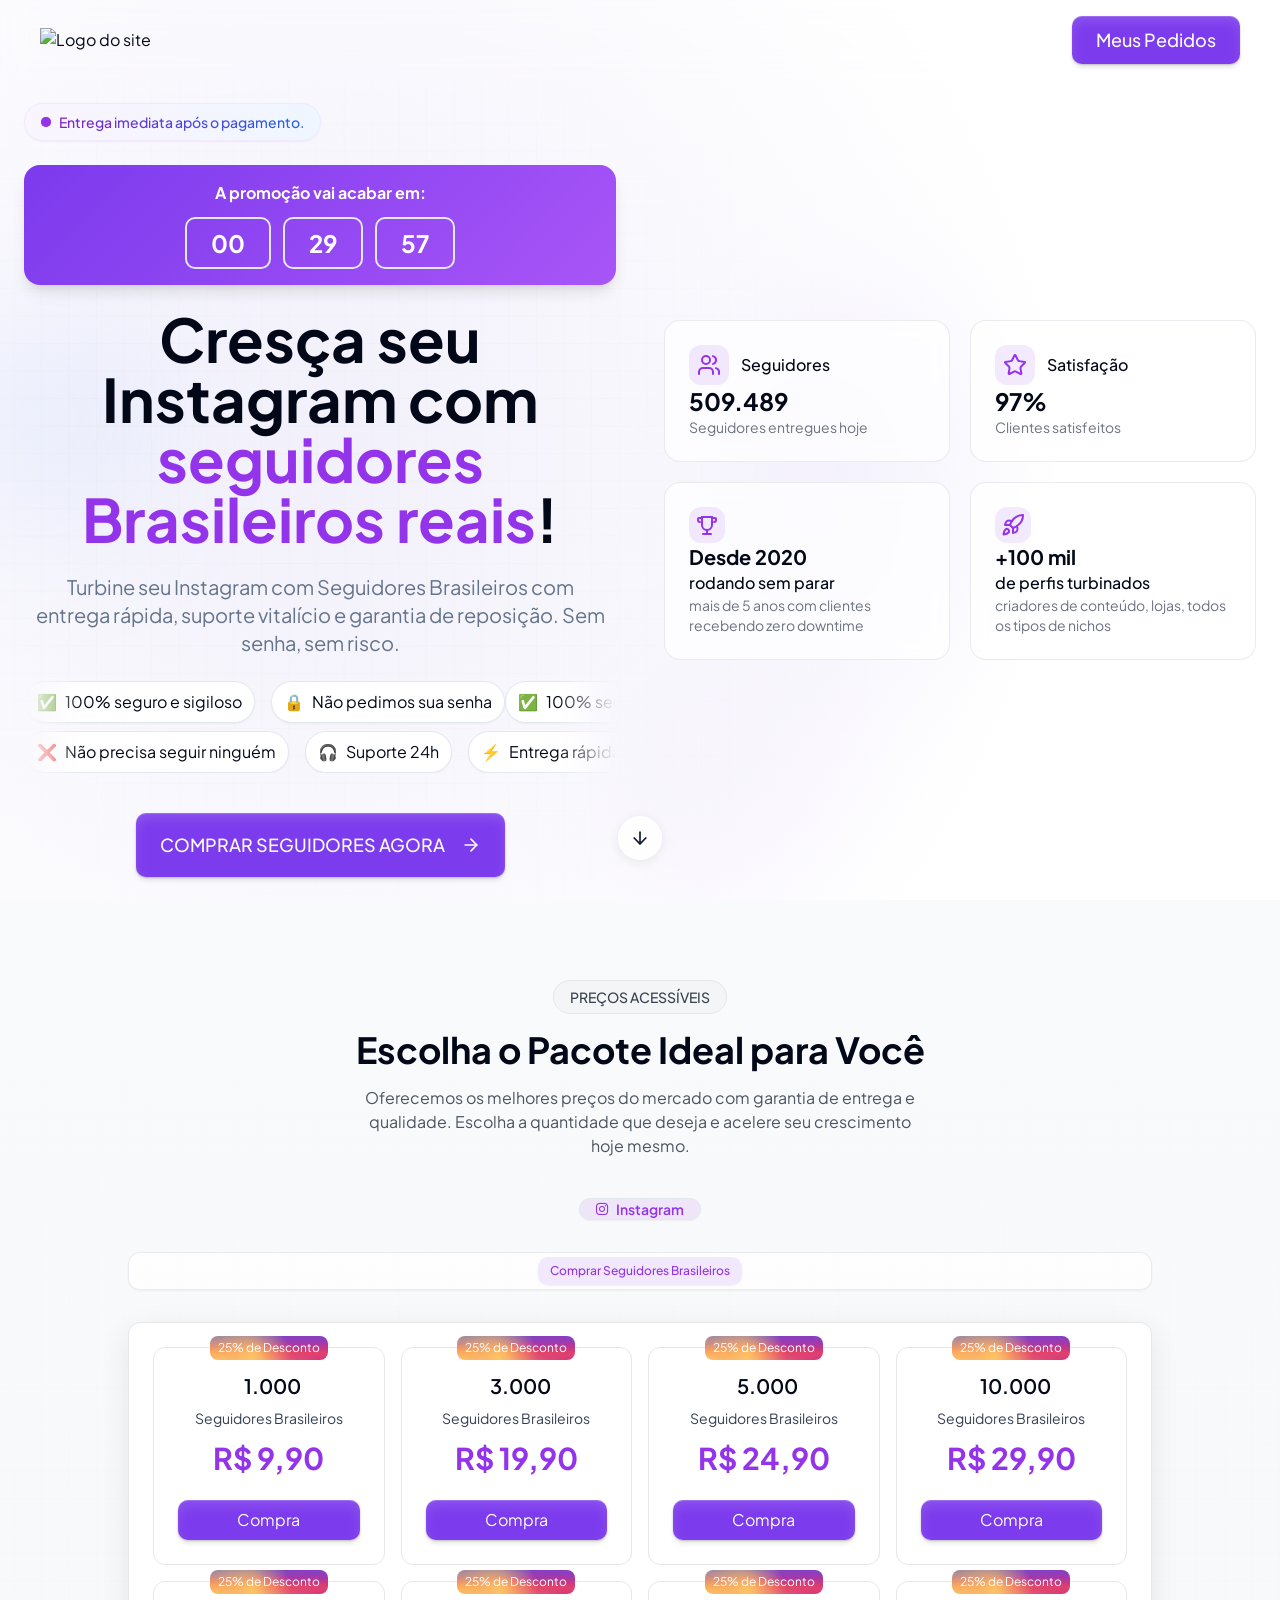
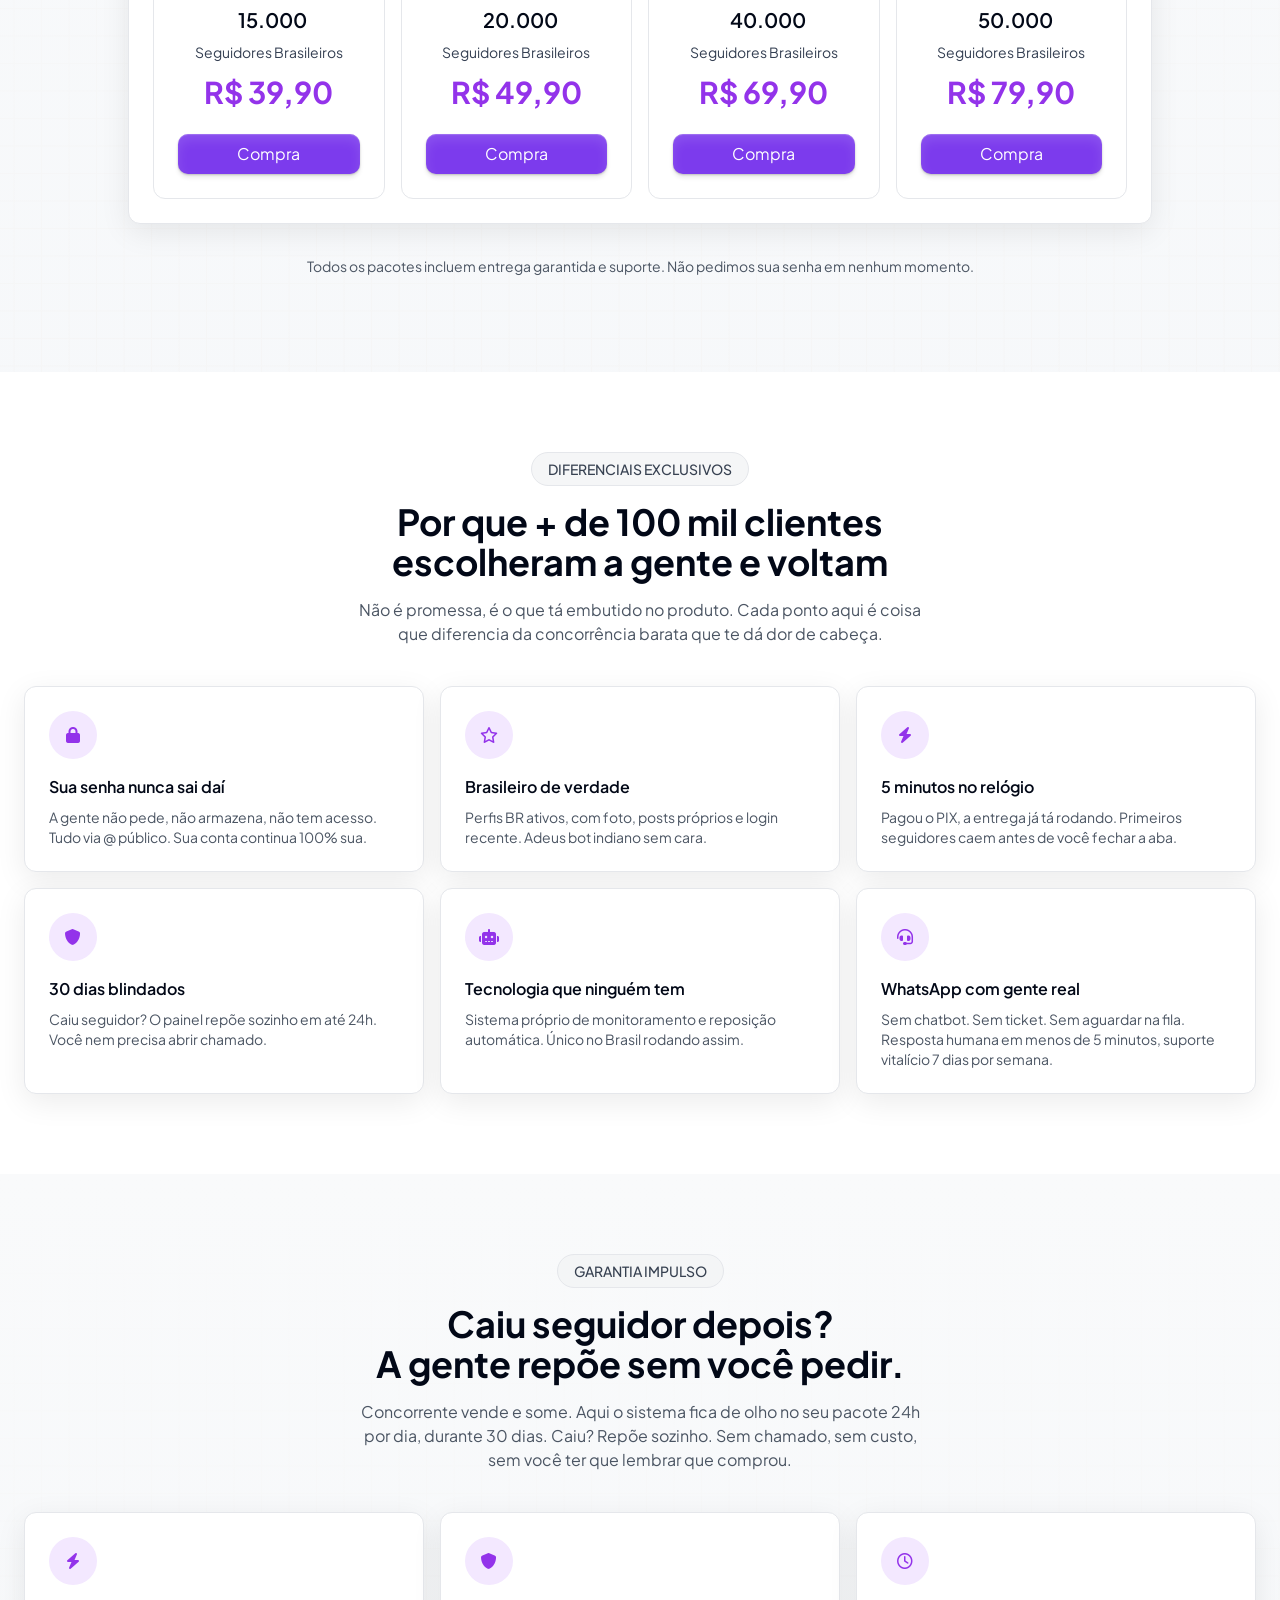
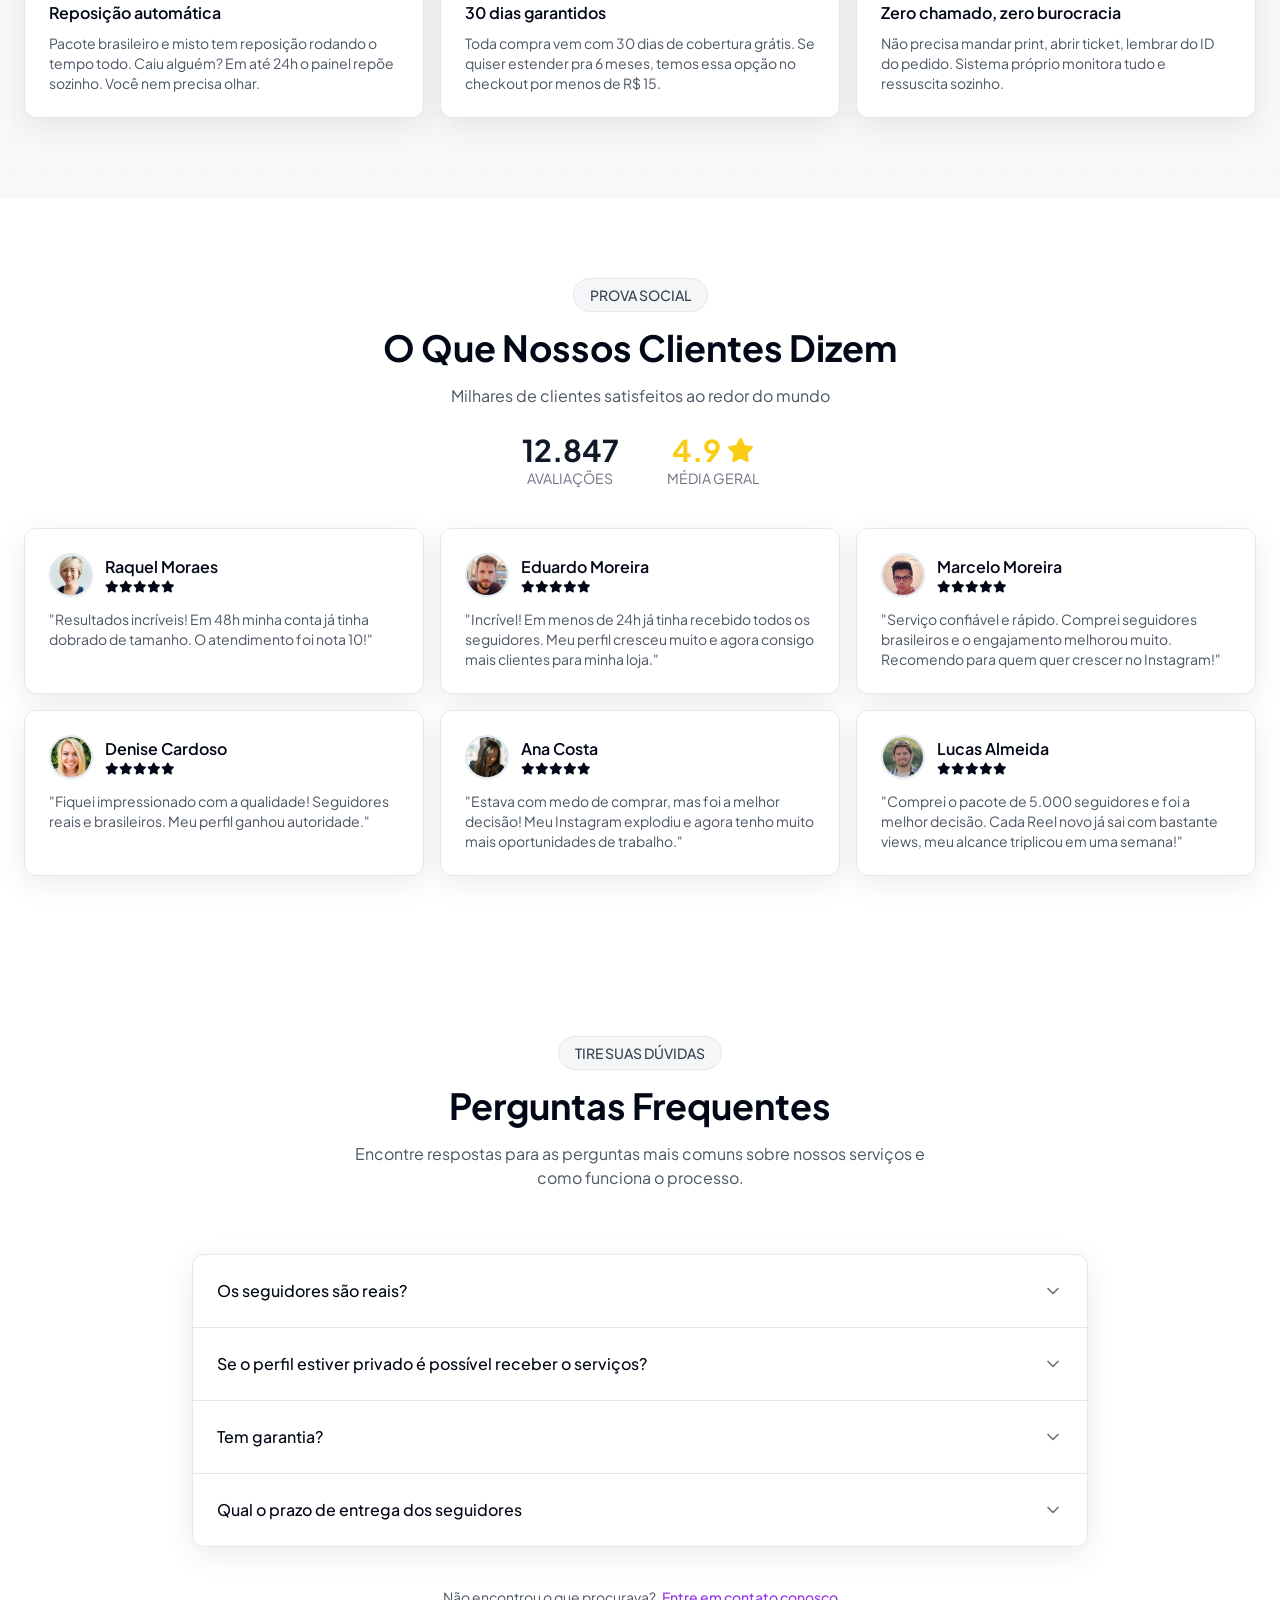
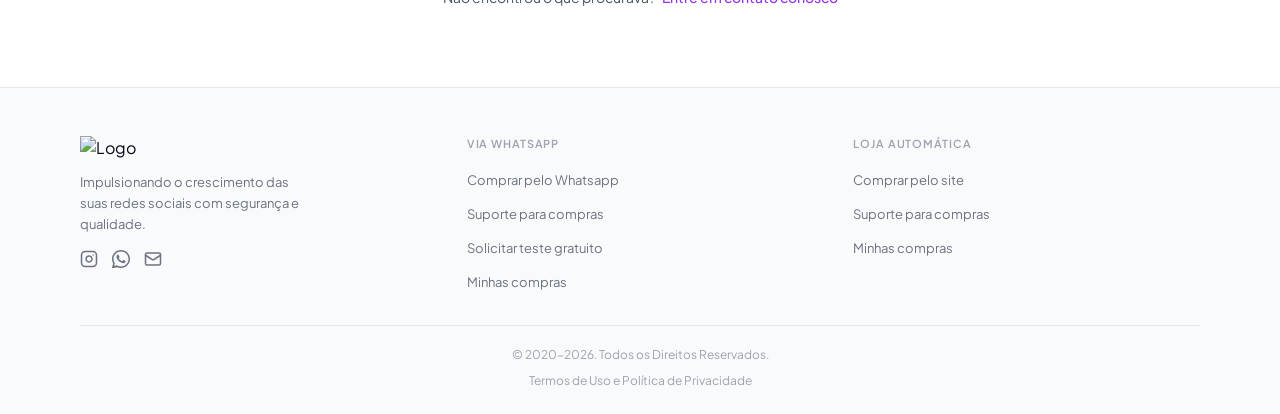
==== commit c2710f12: "Update index.html" ====
--- a/index.html
+++ b/index.html
@@ -800,7 +800,7 @@
                     <div class="w-px h-10 bg-gray-200"></div>
                     <div class="text-center">
                         <div class="text-2xl sm:text-3xl font-bold text-yellow-400 flex items-center justify-center gap-1.5">
-                            4.7
+                            4.9
                             <i class="fa-solid fa-star text-xl sm:text-2xl"></i>
                         </div>
                         <div class="text-xs sm:text-sm text-gray-500">MÉDIA GERAL</div>
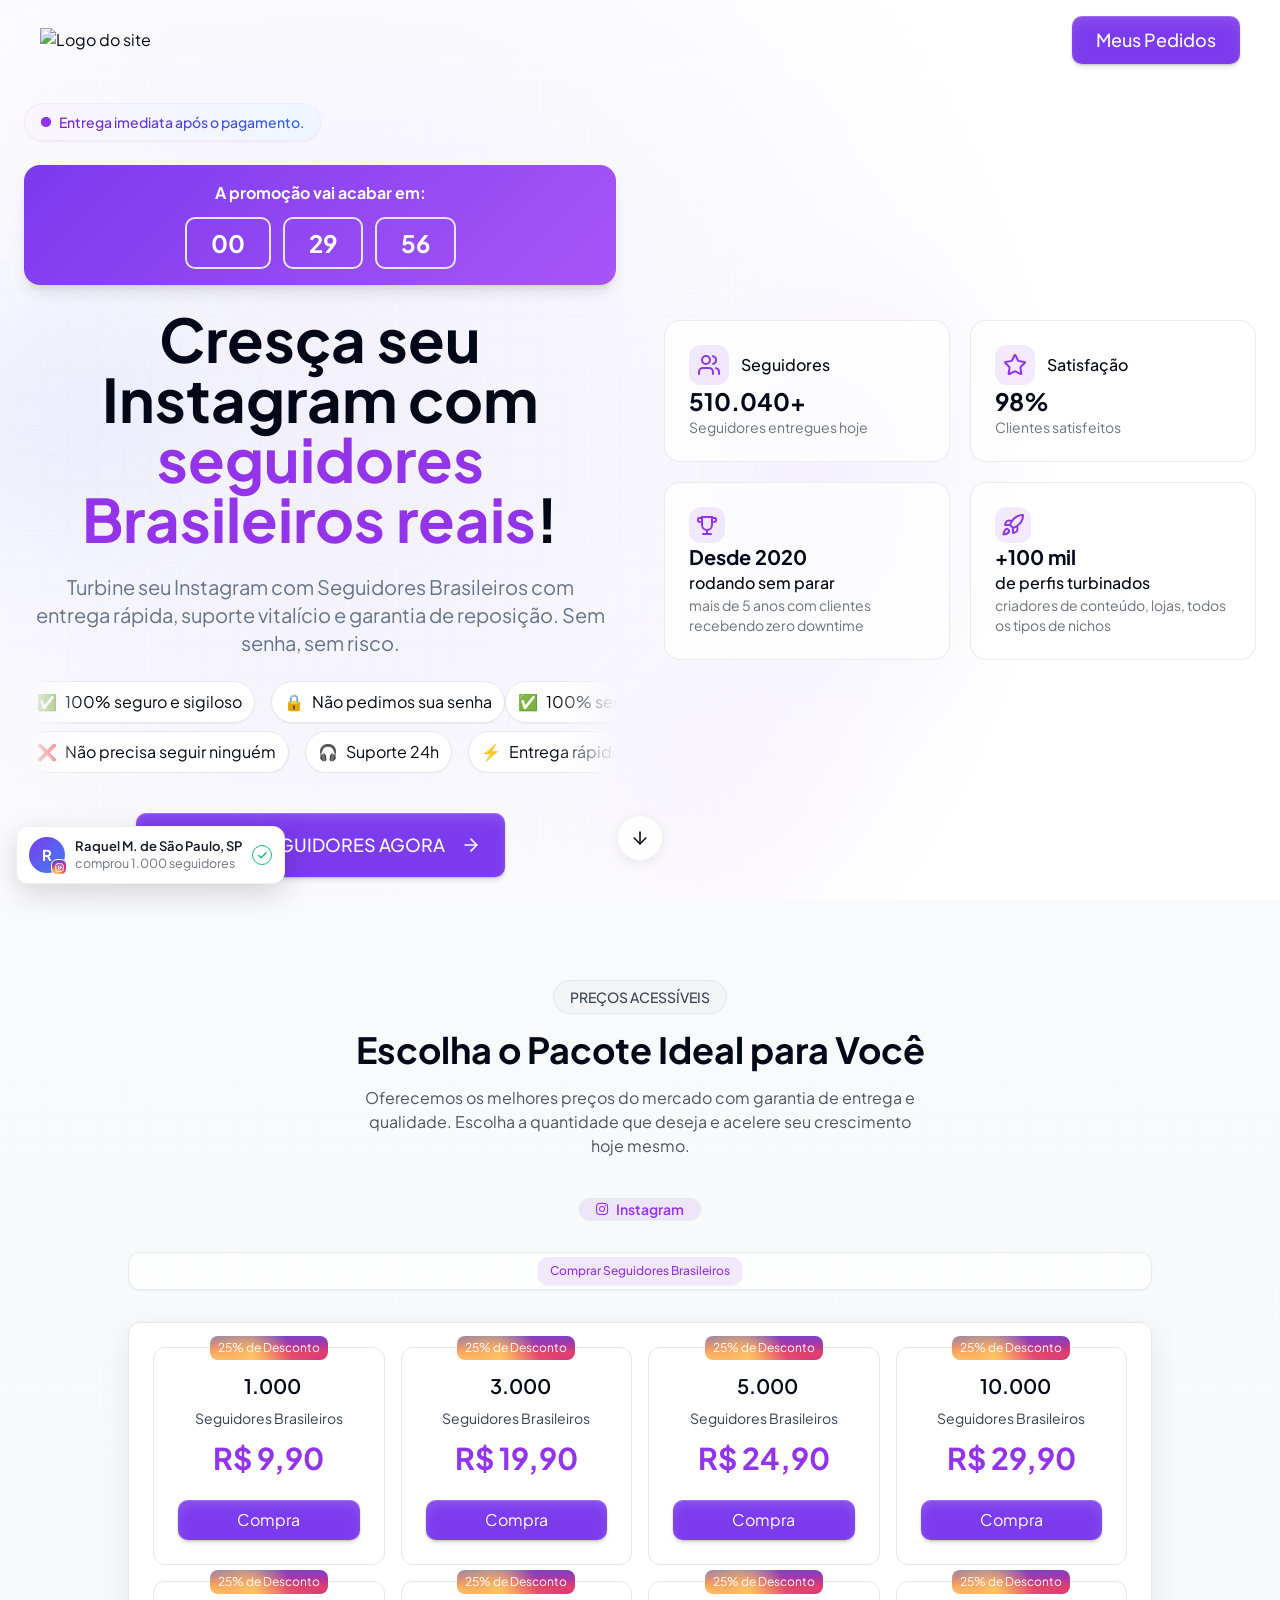
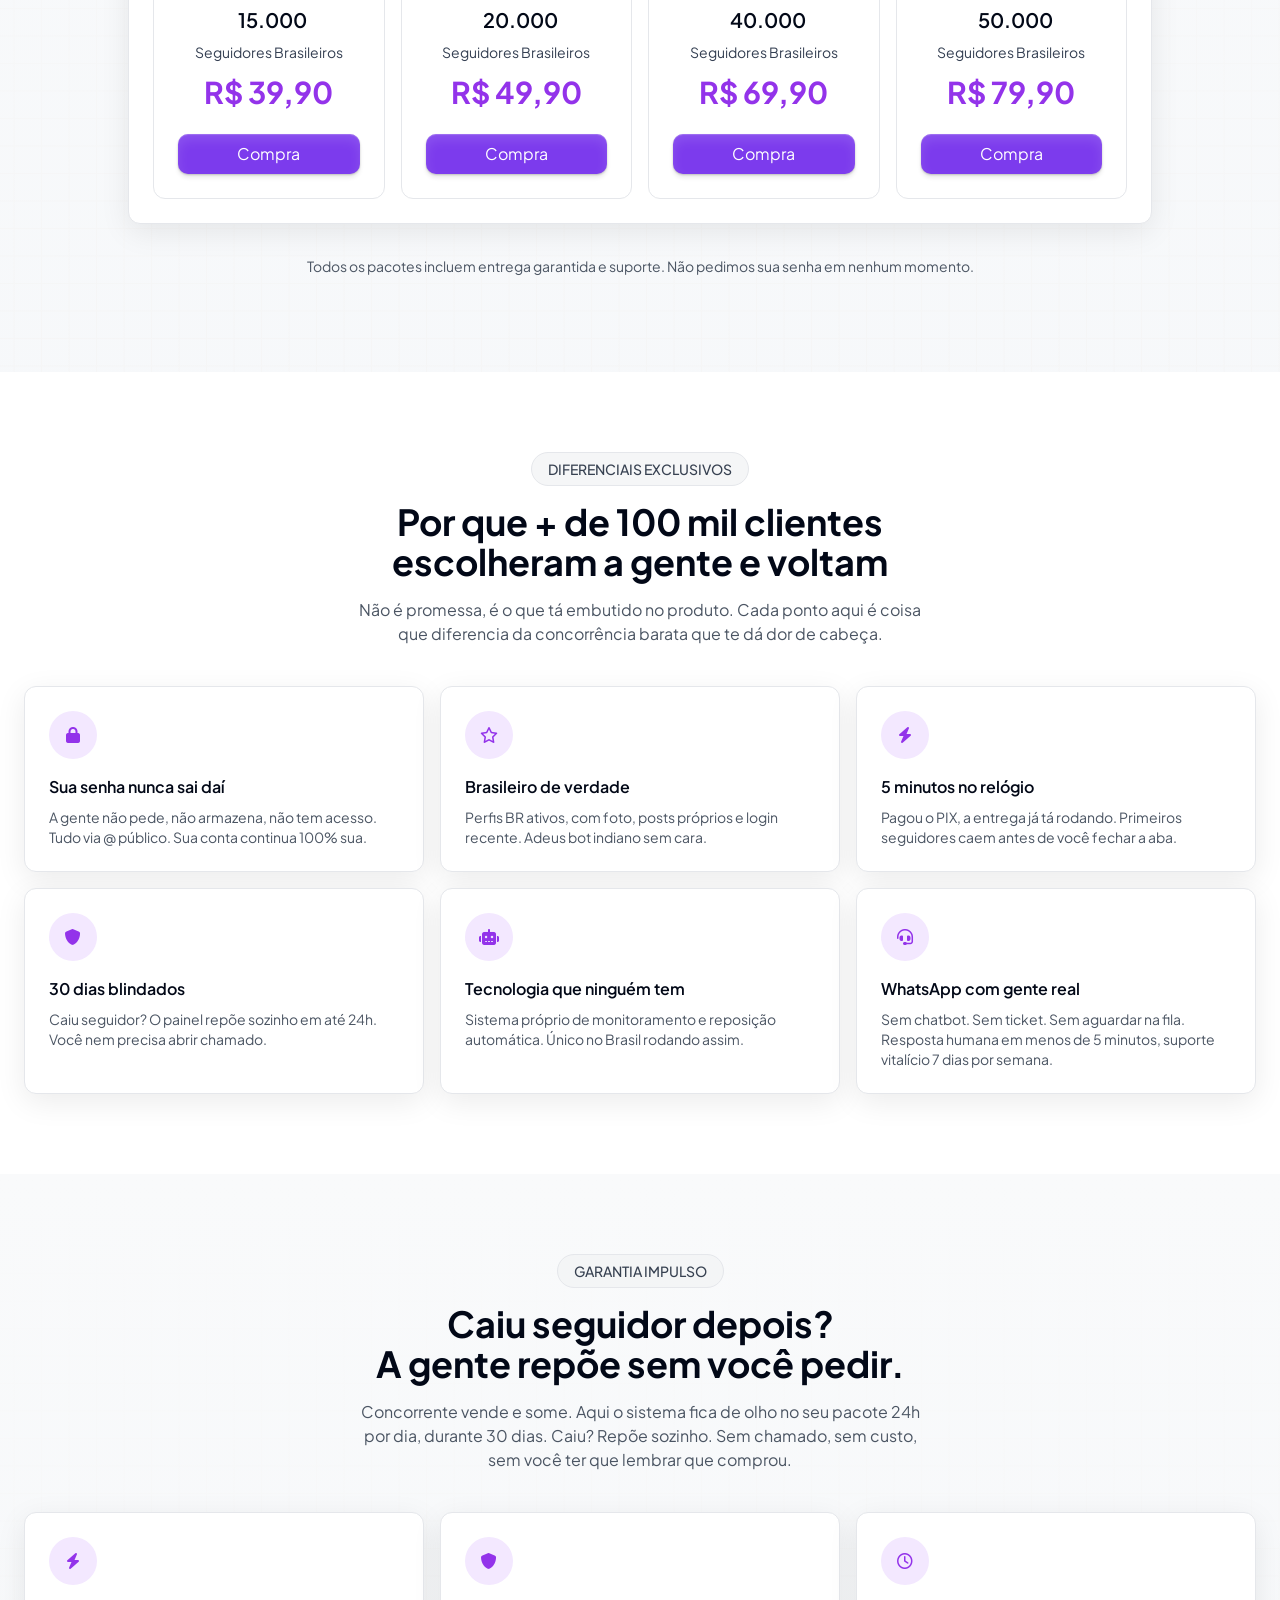
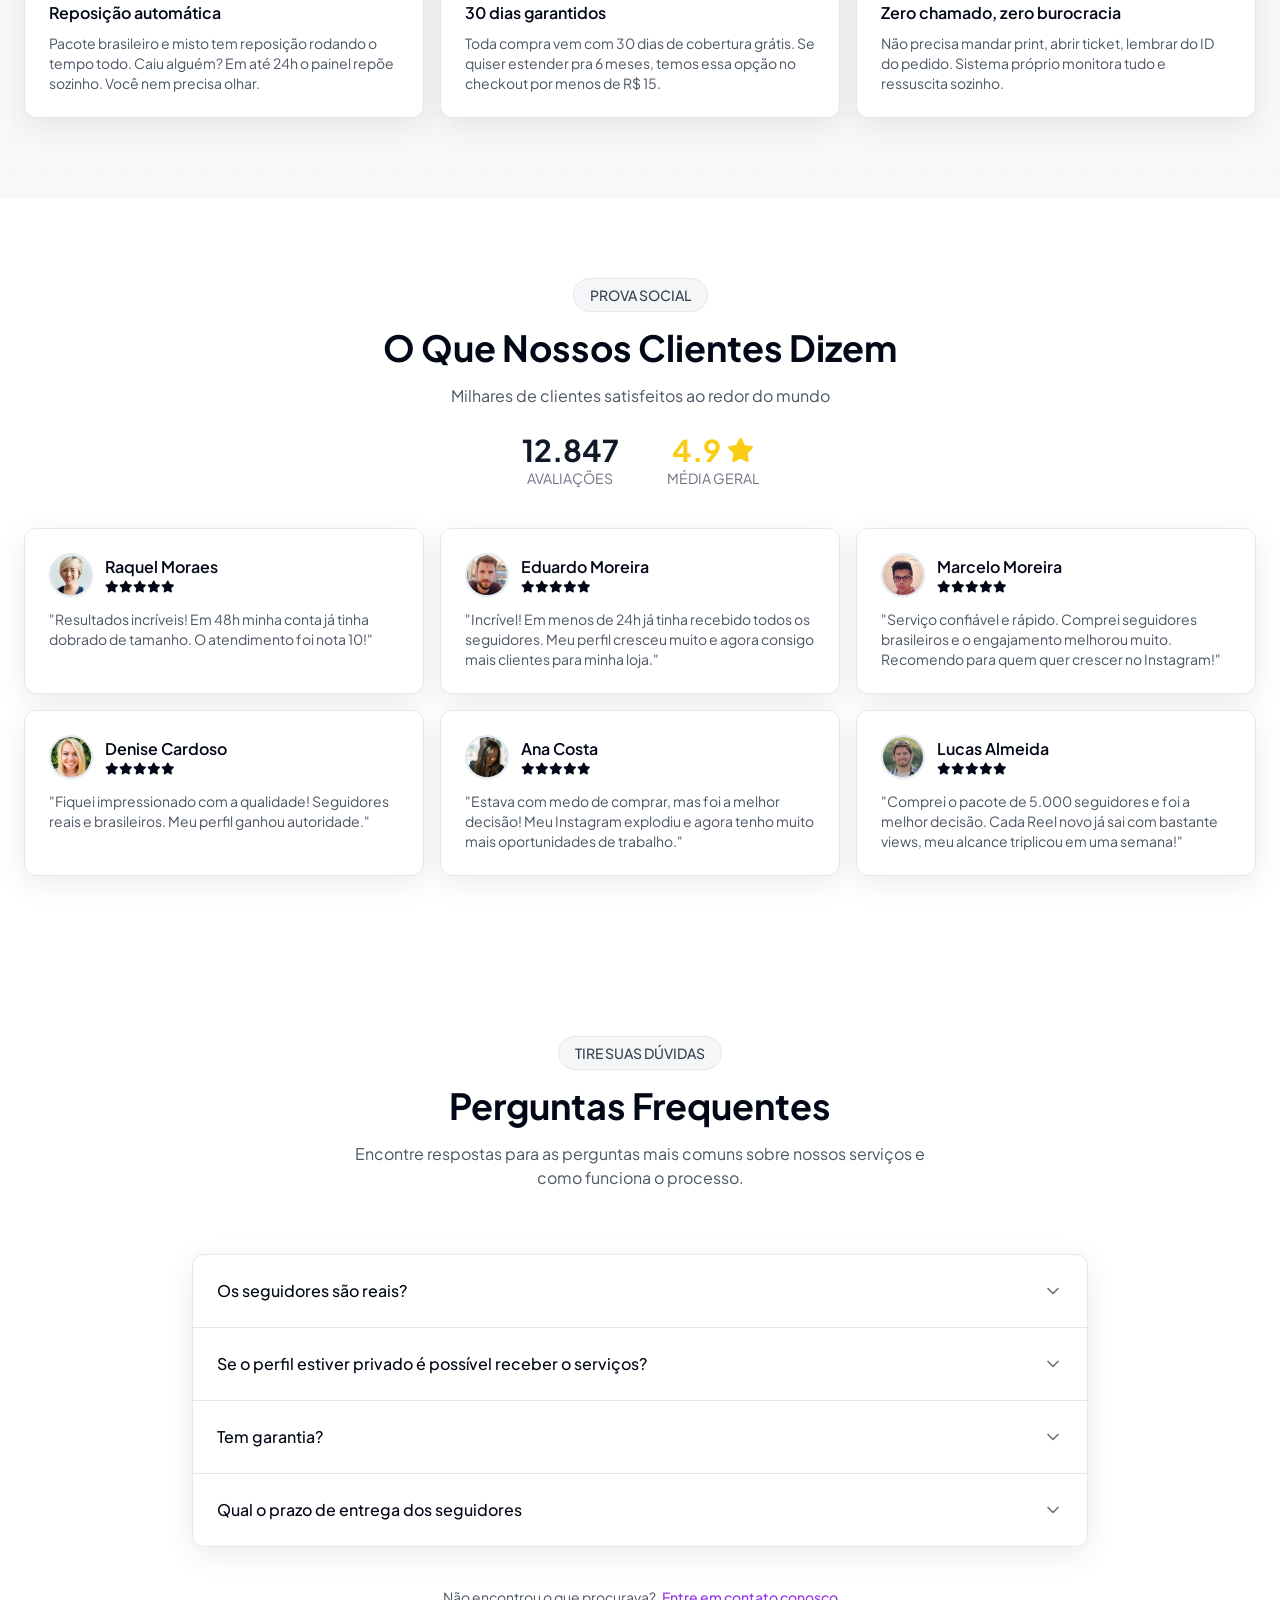
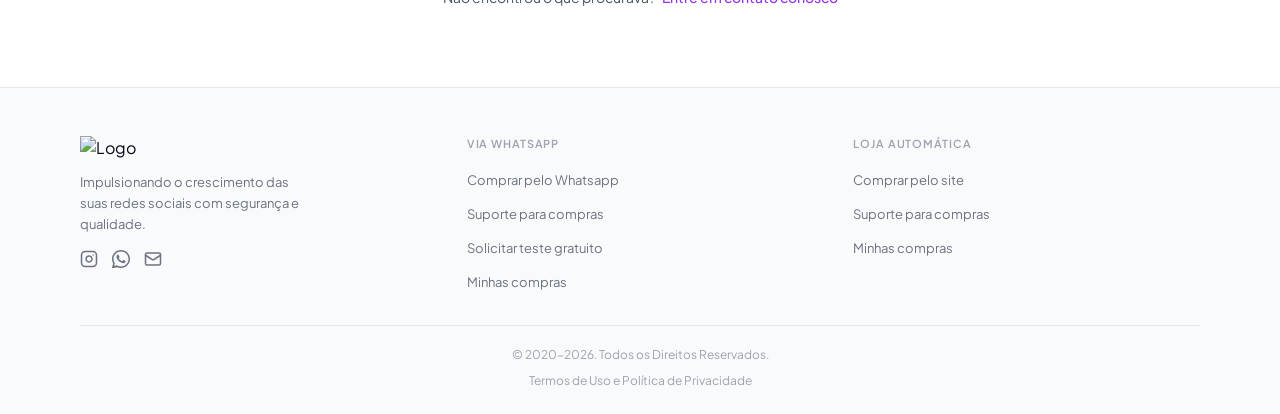
==== commit 610d0e82: "Update index.html" ====
--- a/index.html
+++ b/index.html
@@ -12,11 +12,11 @@
 t.src=v;s=b.getElementsByTagName(e)[0];
 s.parentNode.insertBefore(t,s)}(window, document,'script',
 'https://connect.facebook.net/en_US/fbevents.js');
-fbq('init', '1704024754175431');
+fbq('init', '1023019220349660');
 fbq('track', 'PageView');
 </script>
 <noscript><img height="1" width="1" style="display:none"
-src="https://www.facebook.com/tr?id=1704024754175431&ev=PageView&noscript=1"
+src="https://www.facebook.com/tr?id=1023019220349660&ev=PageView&noscript=1"
 /></noscript>
 <!-- End Meta Pixel Code -->
       
